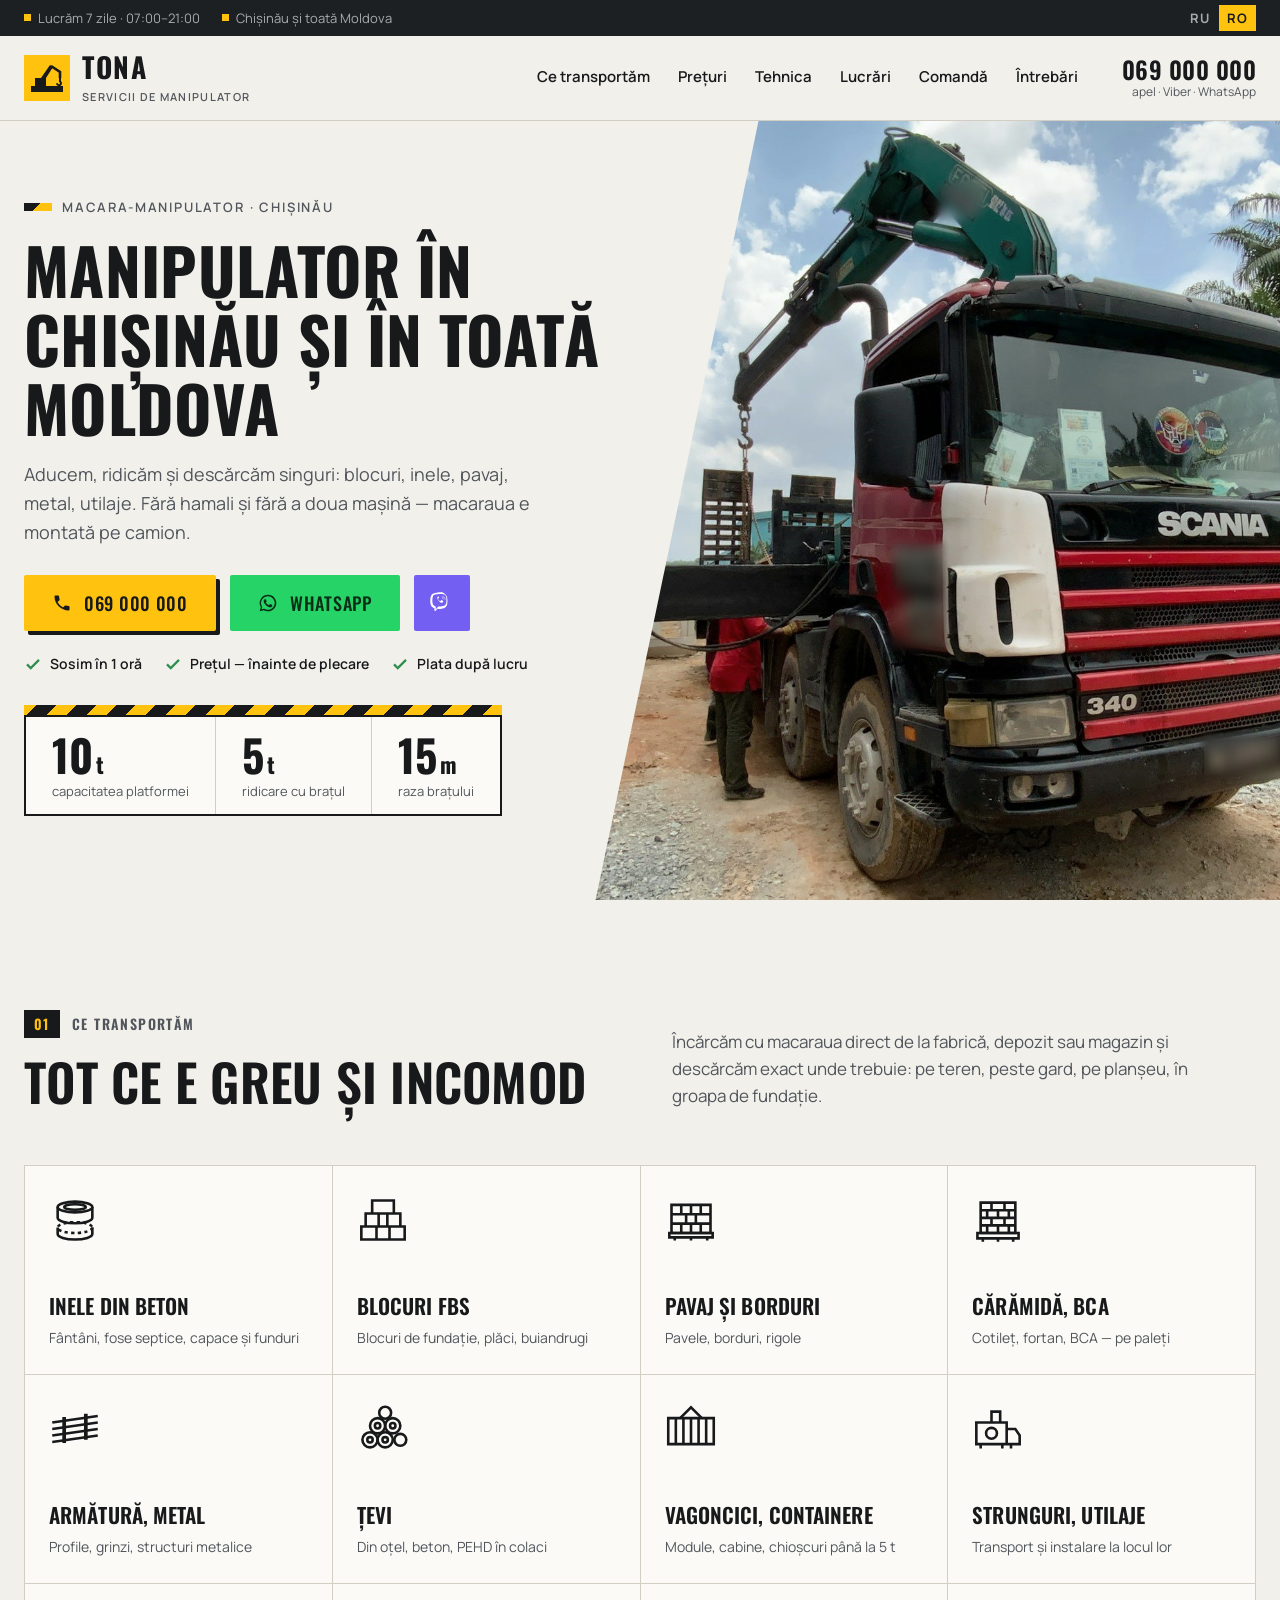
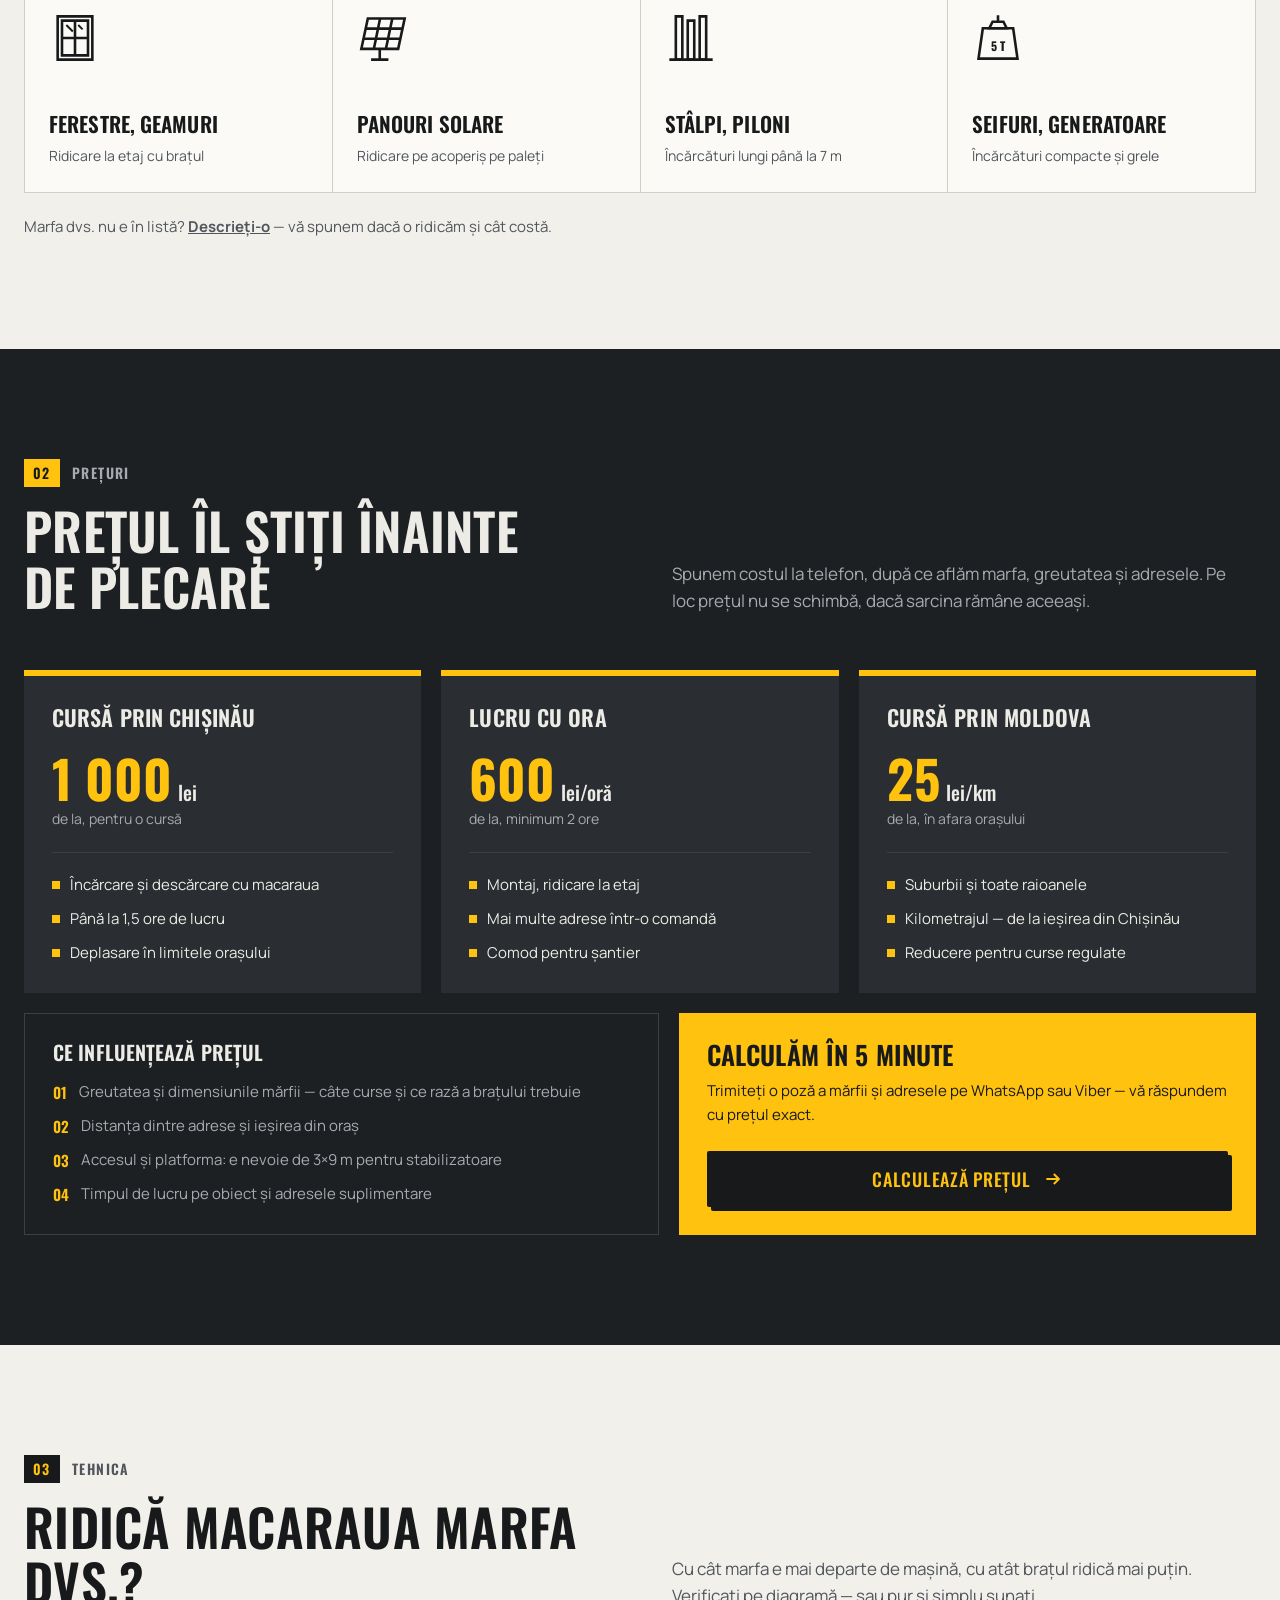
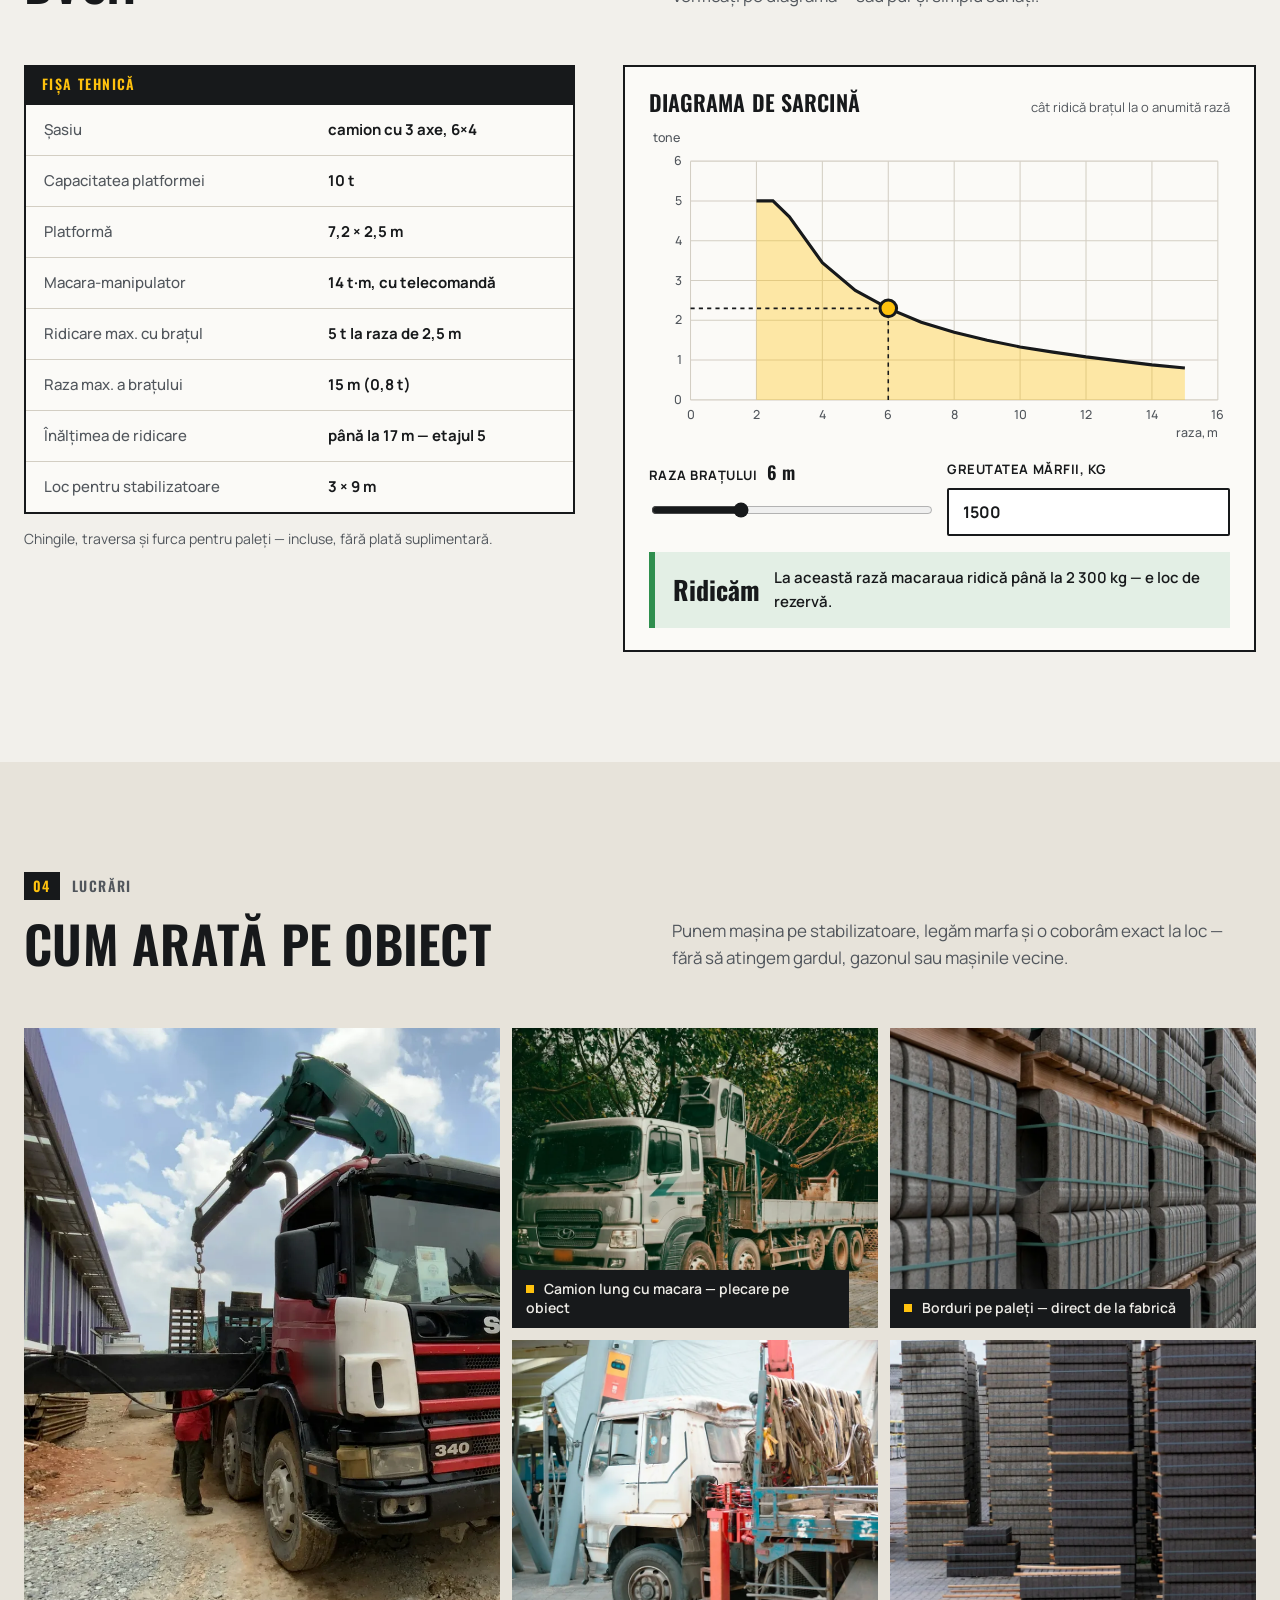
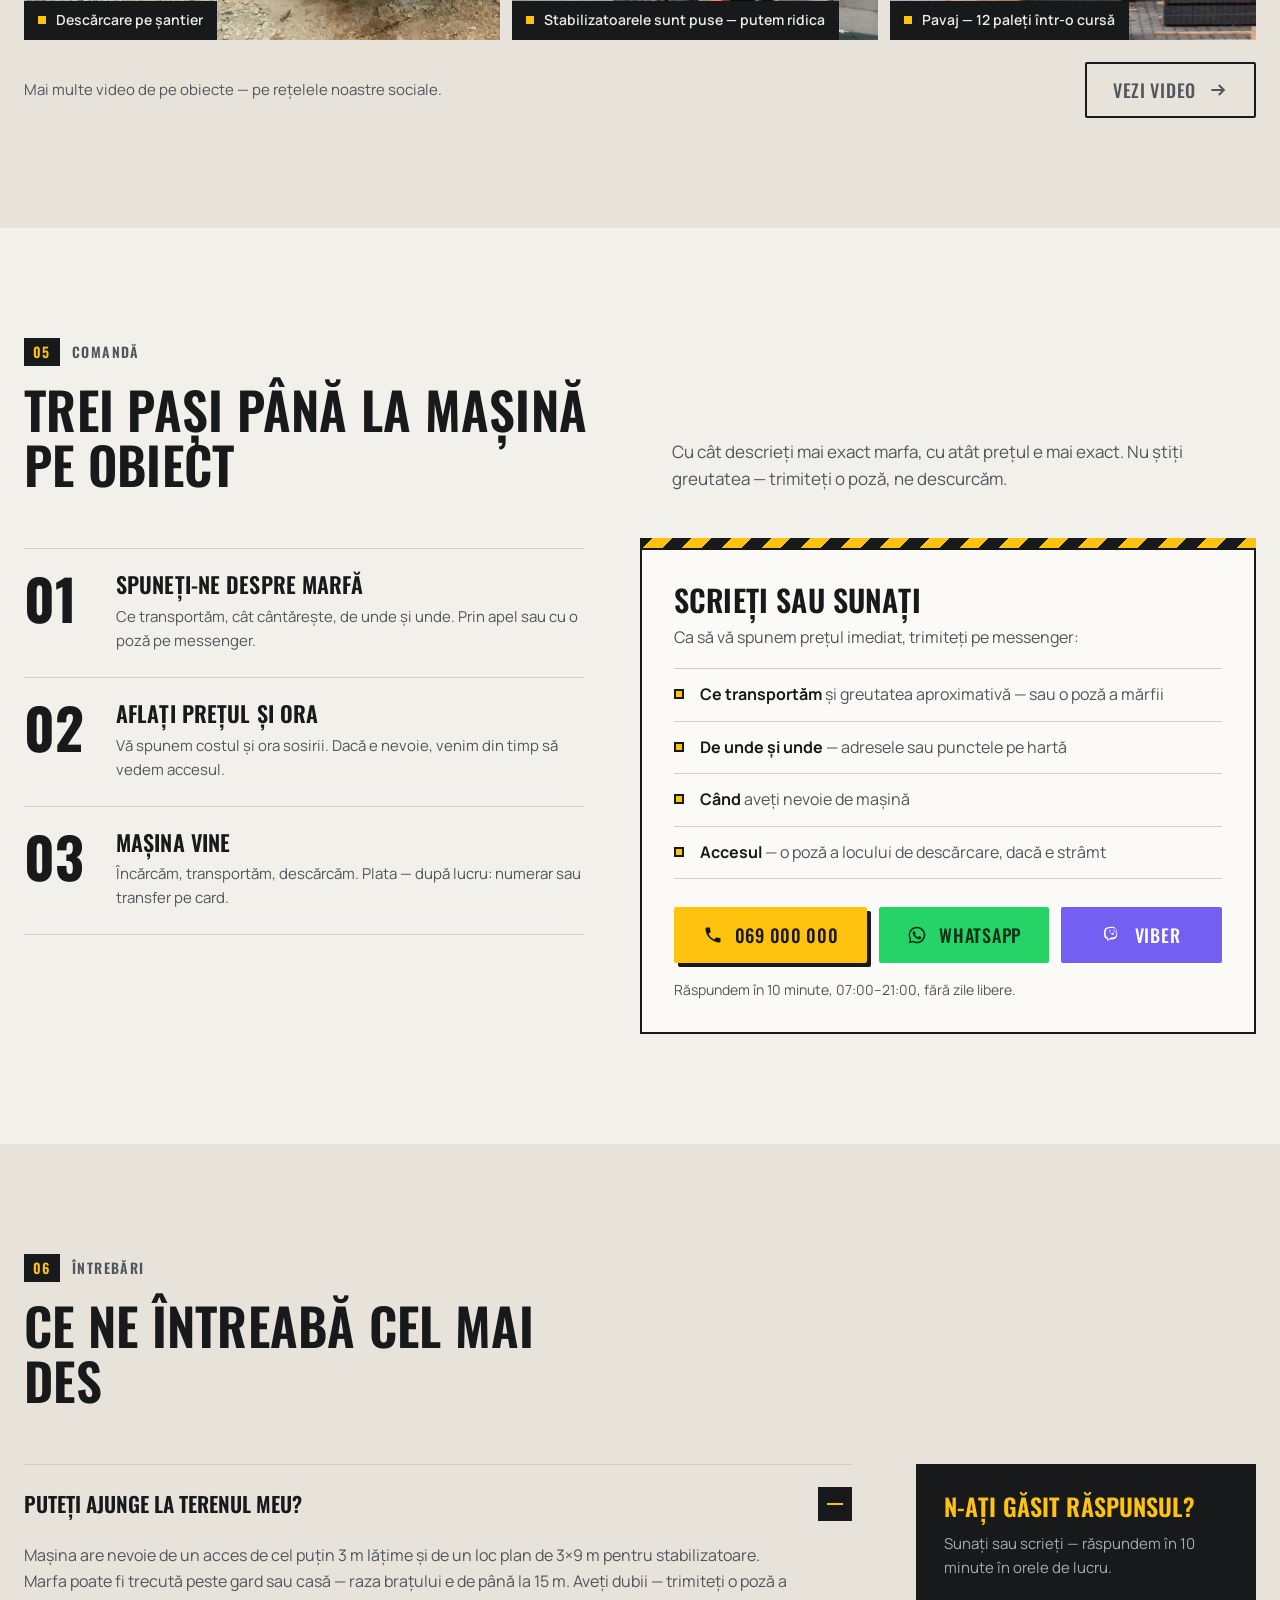
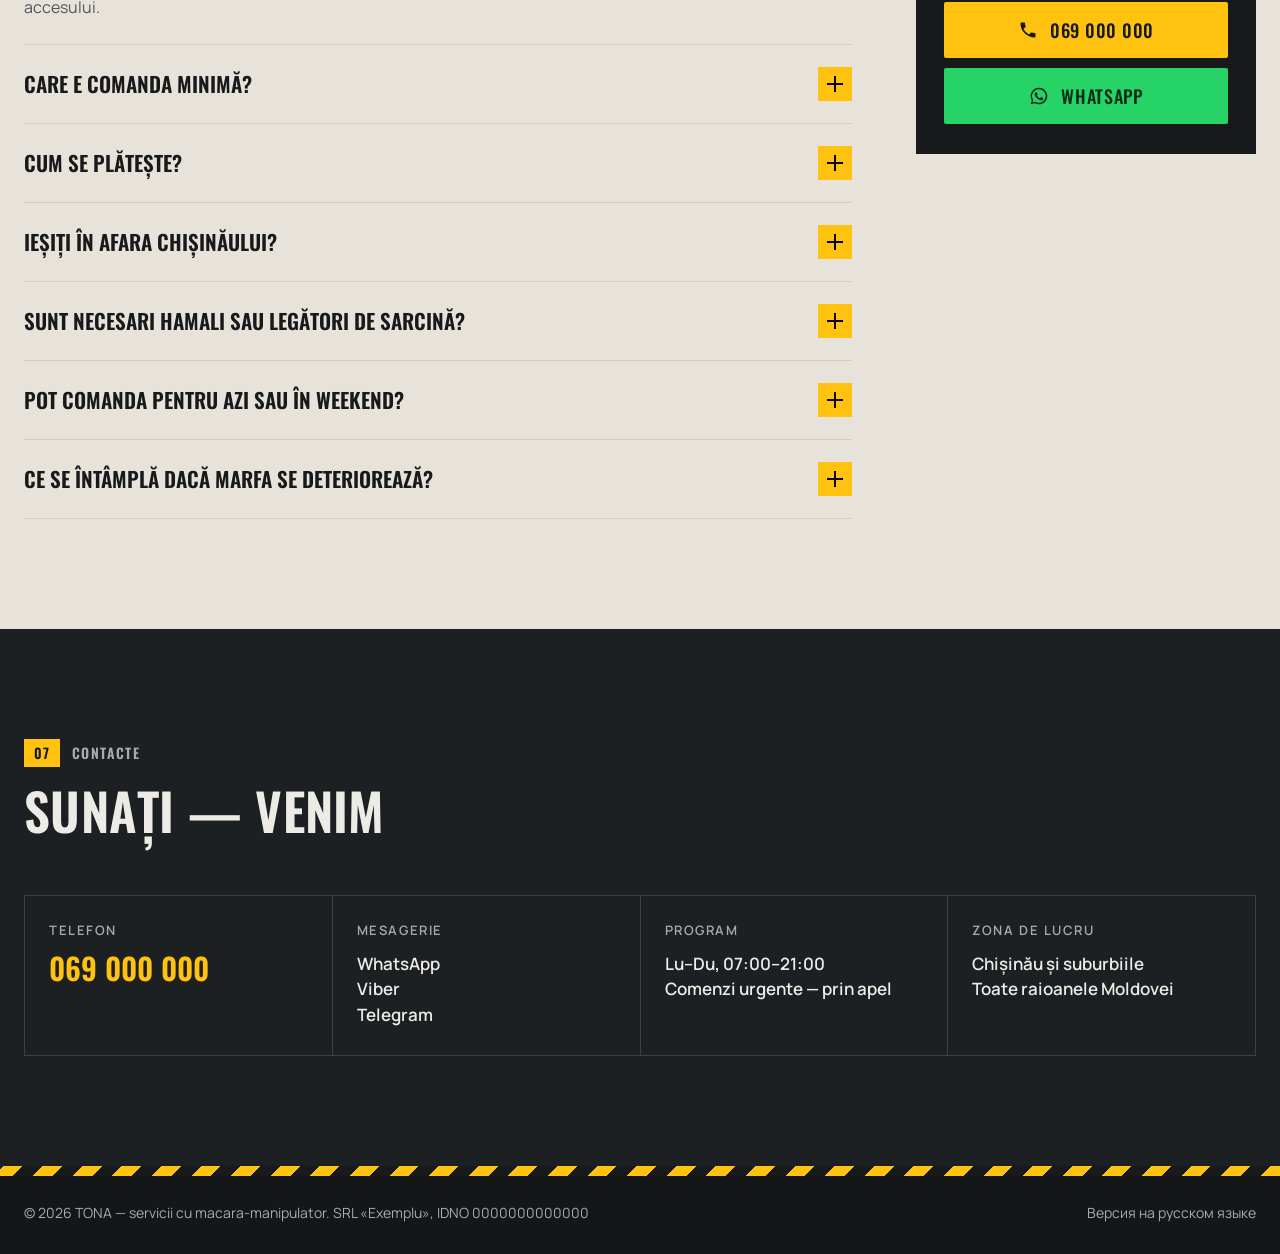
==== ro.html @ d5adb8f4 "Add files via upload" ====
<!doctype html>
<html lang="ro">
<head>
<meta charset="utf-8">
<meta name="viewport" content="width=device-width,initial-scale=1">
<title>Manipulator în Chișinău și în toată Moldova — TONA | 069 000 000</title>
<meta name="description" content="Camion cu macara-manipulator: platformă 10 t, braț 5 t, rază 15 m. Transport inele din beton, blocuri FBS, pavaj, metal și utilaje în Chișinău și toată Moldova. Prețuri de la 1 000 lei, sosim în 1 oră.">
<link rel="canonical" href="https://webonix-md.github.io/manipulator/ro.html">
<link rel="alternate" hreflang="ru" href="https://webonix-md.github.io/manipulator/">
<link rel="alternate" hreflang="ro" href="https://webonix-md.github.io/manipulator/ro.html">
<link rel="alternate" hreflang="x-default" href="https://webonix-md.github.io/manipulator/">
<meta property="og:type" content="website">
<meta property="og:title" content="Manipulator în Chișinău și în toată Moldova — TONA">
<meta property="og:description" content="Platformă 10 t · braț 5 t · rază 15 m. Prețuri de la 1 000 lei. Sunați: 069 000 000">
<meta property="og:url" content="https://webonix-md.github.io/manipulator/ro.html">
<meta property="og:image" content="https://webonix-md.github.io/manipulator/img/og/og-square-ro.jpg">
<meta property="og:image:width" content="1200">
<meta property="og:image:height" content="1200">
<meta property="og:locale" content="ro_RO">
<meta name="theme-color" content="#1D2023">
<link rel="icon" href="favicon.svg" type="image/svg+xml">
<link rel="preload" href="fonts/oswald-cyrillic.woff2" as="font" type="font/woff2" crossorigin>
<link rel="preload" href="img/hero.jpg" as="image" media="(min-width:961px)">
<link rel="preload" href="img/hero-m.webp" as="image" media="(max-width:960px)">
<link rel="stylesheet" href="style.css">
<script type="application/ld+json">
{"@context":"https://schema.org","@type":"LocalBusiness","name":"TONA — servicii de manipulator","telephone":"+37369000000","areaServed":"Moldova","address":{"@type":"PostalAddress","addressLocality":"Chișinău","addressCountry":"MD"},"openingHours":"Mo-Su 07:00-21:00","priceRange":"de la 1000 MDL"}
</script>
</head>
<body>

<!-- ===== Iconițe ===== -->
<svg width="0" height="0" style="position:absolute" aria-hidden="true">
  <symbol id="i-phone" viewBox="0 0 24 24"><path fill="currentColor" d="M6.6 10.8a15.1 15.1 0 0 0 6.6 6.6l2.2-2.2c.3-.3.7-.4 1-.2 1.1.4 2.3.6 3.6.6.6 0 1 .4 1 1V20c0 .6-.4 1-1 1A17 17 0 0 1 3 4c0-.6.4-1 1-1h3.5c.6 0 1 .4 1 1 0 1.3.2 2.5.6 3.6.1.3 0 .7-.2 1l-2.3 2.2z"/></symbol>
  <symbol id="i-wa" viewBox="0 0 24 24"><path fill="currentColor" d="M12 2a10 10 0 0 0-8.6 15.1L2 22l5-1.3A10 10 0 1 0 12 2zm0 18.2c-1.6 0-3.1-.4-4.4-1.2l-.3-.2-3 .8.8-2.9-.2-.3A8.2 8.2 0 1 1 12 20.2zm4.5-6.1c-.2-.1-1.5-.7-1.7-.8-.2-.1-.4-.1-.6.1l-.8 1c-.1.2-.3.2-.5.1-.2-.1-1-.4-2-1.2-.7-.7-1.2-1.5-1.4-1.7-.1-.2 0-.4.1-.5l.4-.4.3-.4v-.5l-.8-1.9c-.2-.5-.4-.4-.6-.4h-.5c-.2 0-.5.1-.7.3-.2.3-.9.9-.9 2.2s.9 2.5 1 2.7c.1.2 1.8 2.8 4.4 3.9 1.6.7 2.3.8 3.1.6.5-.1 1.5-.6 1.7-1.2.2-.6.2-1.1.2-1.2-.1-.1-.3-.2-.5-.3z"/></symbol>
  <symbol id="i-vb" viewBox="0 0 24 24"><path fill="currentColor" d="M11.4 2C9.2 2 4.6 2.4 2.9 4 1.7 5.2 1.3 7 1.2 9.2c-.1 2.2-.2 6.4 3.8 7.6v1.7s0 .7.4.8c.6.2.9-.3 1.4-.9l.9-1c2.7.2 4.8-.3 5.1-.4.5-.2 3.6-.6 4.1-4.6.5-4.2-.2-6.8-1.6-8C14 2.2 12.2 2 11.4 2zm.2 1.6c.7 0 2.2.2 3.2 1 1.1.9 1.6 3.1 1.2 6.6-.4 3.2-2.7 3.4-3.1 3.6-.2.1-2 .5-4.3.4l-2.4 2.5v-2.5c-3.3-.9-3.1-4.4-3.1-6.2.1-1.9.4-3.4 1.4-4.3 1.4-1.2 5.3-1.1 7.1-1.1zm.1 1.9c-.2 0-.2.3 0 .3 1.7 0 3.2 1.1 3.2 3.3 0 .2.3.2.3 0 0-2.4-1.6-3.6-3.5-3.6zm-2.8.6c-.2 0-.4.1-.6.2-.4.3-.8.8-.7 1.2.1.4 1.3 3.2 4 4.3.4.2.8 0 1.1-.4l.4-.5c.2-.3.1-.6-.1-.8l-1-.7c-.3-.2-.6 0-.7.1l-.4.5c-.2.2-.5.2-.5.2-1.6-.4-2-2-2-2s0-.3.2-.5l.5-.4c.2-.1.3-.4.1-.7l-.7-1c-.1-.2-.3-.3-.5-.3zm3.1.3c-.2 0-.2.3 0 .3 1.1.1 1.9.8 1.9 2.1 0 .2.3.2.3 0 0-1.4-.9-2.3-2.2-2.4zm.1 1.1c-.2 0-.2.3 0 .3.5 0 .8.4.8.9 0 .2.3.2.3 0 0-.7-.4-1.2-1.1-1.2z"/></symbol>
  <symbol id="i-arrow" viewBox="0 0 24 24"><path fill="none" stroke="currentColor" stroke-width="2.4" d="M4 12h15M13 6l6 6-6 6"/></symbol>
  <symbol id="i-check" viewBox="0 0 24 24"><path fill="none" stroke="currentColor" stroke-width="3" d="M4 12.5l5 5L20 6.5"/></symbol>

  <!-- Mărfuri: iconițe 48×48 -->
  <symbol id="c-rings" viewBox="0 0 48 48"><g fill="none" stroke="currentColor"><ellipse cx="24" cy="12" rx="16" ry="5"/><ellipse cx="24" cy="12" rx="10" ry="2.6"/><path d="M8 12v10c0 2.8 7.2 5 16 5s16-2.2 16-5V12"/><ellipse cx="24" cy="31" rx="16" ry="5" stroke-dasharray="3 3"/><path d="M8 31v6c0 2.8 7.2 5 16 5s16-2.2 16-5v-6"/></g></symbol>
  <symbol id="c-blocks" viewBox="0 0 48 48"><g fill="none" stroke="currentColor"><path d="M4 30h40v12H4zM8 18h32v12H8zM14 6h20v12H14z"/><path d="M18 30v12M30 30v12M20 18v12M28 18v12"/></g></symbol>
  <symbol id="c-paving" viewBox="0 0 48 48"><g fill="none" stroke="currentColor"><path d="M6 10h36v26H6z"/><path d="M6 18.7h36M6 27.3h36M15 10v8.7M24 10v8.7M33 10v8.7M19.5 18.7v8.6M28.5 18.7v8.6M15 27.3V36M24 27.3V36M33 27.3V36"/><path d="M4 36h40v4H4zM9 40v3M24 40v3M39 40v3"/></g></symbol>
  <symbol id="c-bricks" viewBox="0 0 48 48"><g fill="none" stroke="currentColor"><path d="M8 8h32v28H8z"/><path d="M8 15h32M8 22h32M8 29h32M18 8v7M30 8v7M14 15v7M24 15v7M34 15v7M18 22v7M30 22v7M14 29v7M24 29v7M34 29v7"/><path d="M5 36h38v5H5zM10 41v3M24 41v3M38 41v3"/></g></symbol>
  <symbol id="c-rebar" viewBox="0 0 48 48"><g fill="none" stroke="currentColor"><path d="M3 18l42-6M3 24l42-6M3 30l42-6M3 36l42-6"/><path d="M14 13v24M34 10v24" stroke-width="3.4"/></g></symbol>
  <symbol id="c-pipes" viewBox="0 0 48 48"><g fill="none" stroke="currentColor"><circle cx="12" cy="34" r="7"/><circle cx="26" cy="34" r="7"/><circle cx="40" cy="34" r="5.5"/><circle cx="19" cy="21" r="7"/><circle cx="33" cy="21" r="7"/><circle cx="26" cy="9" r="5.5"/><circle cx="12" cy="34" r="2.5"/><circle cx="26" cy="34" r="2.5"/><circle cx="19" cy="21" r="2.5"/><circle cx="33" cy="21" r="2.5"/></g></symbol>
  <symbol id="c-container" viewBox="0 0 48 48"><g fill="none" stroke="currentColor"><path d="M3 14h42v24H3z"/><path d="M10 14v24M17 14v24M24 14v24M31 14v24M38 14v24"/><path d="M14 14 24 4l10 10"/></g></symbol>
  <symbol id="c-machine" viewBox="0 0 48 48"><g fill="none" stroke="currentColor"><path d="M4 18h28v20H4zM32 24h8l4 6v8H32z"/><circle cx="18" cy="28" r="5"/><path d="M8 38v4M28 38v4M36 38v4M18 18V8h8v10"/></g></symbol>
  <symbol id="c-window" viewBox="0 0 48 48"><g fill="none" stroke="currentColor"><path d="M8 4h32v40H8z"/><path d="M12 8h24v32H12zM24 8v32M12 24h24"/><path d="M16 12l6 6M27 12l4 4" stroke-width="1.8"/></g></symbol>
  <symbol id="c-solar" viewBox="0 0 48 48"><g fill="none" stroke="currentColor"><path d="M10 6h34L38 34H4z"/><path d="M7.4 15.3h34.4M5.7 24.7h34.6M21.3 6 15.6 34M32.6 6l-5.9 28"/><path d="M21 34v10M13 44h16"/></g></symbol>
  <symbol id="c-poles" viewBox="0 0 48 48"><g fill="none" stroke="currentColor"><path d="M10 4h6v40h-6zM21 8h6v36h-6zM32 4h6v40h-6z"/><path d="M4 44h40"/></g></symbol>
  <symbol id="c-heavy" viewBox="0 0 48 48"><g fill="none" stroke="currentColor"><path d="M24 3v6"/><path d="M19 9h10l3 6H16z"/><path d="M10 15h28l4 28H6z"/><text x="24" y="36" text-anchor="middle" font-family="Oswald,Arial" font-weight="700" font-size="11" fill="currentColor" stroke="none">5 T</text></g></symbol>
</svg>

<!-- ===== Antet ===== -->
<div class="top">
  <div class="wrap">
    <div class="top__info">
      <span><i></i>Lucrăm 7 zile · 07:00–21:00</span>
      <span><i></i>Chișinău și toată Moldova</span>
    </div>
    <nav class="lang" aria-label="Limba">
      <a href="index.html" hreflang="ru" lang="ru">RU</a>
      <a href="ro.html" aria-current="page" hreflang="ro">RO</a>
    </nav>
  </div>
</div>

<header class="head" id="head">
  <div class="wrap">
    <a class="logo" href="#top" aria-label="TONA — pagina principală">
      <svg class="logo__mark" viewBox="0 0 46 46" aria-hidden="true"><rect width="46" height="46" fill="#FFC20E"/><path d="M7 37h32v-6H7z" fill="#17191B"/><path d="M11 31V23h6l9-13 3 2-7 11v8z" fill="#17191B"/><path d="M27 11l9 6v6" fill="none" stroke="#17191B" stroke-width="2.6"/><path d="M36 23v3.5a2 2 0 1 1-3 1.7" fill="none" stroke="#17191B" stroke-width="2"/></svg>
      <span><span class="logo__name">TONA</span><span class="logo__sub">servicii de manipulator</span></span>
    </a>
    <nav class="nav" id="nav" aria-label="Secțiuni">
      <a href="#cargo">Ce transportăm</a>
      <a href="#prices">Prețuri</a>
      <a href="#tech">Tehnica</a>
      <a href="#works">Lucrări</a>
      <a href="#order">Comandă</a>
      <a href="#faq">Întrebări</a>
    </nav>
    <a class="head__phone" href="tel:+37369000000"><b>069 000 000</b><small>apel · Viber · WhatsApp</small></a>
    <button class="burger" id="burger" aria-label="Meniu" aria-expanded="false" aria-controls="nav"><span></span><span></span><span></span></button>
  </div>
</header>

<main id="top">

<!-- ===== Hero ===== -->
<section class="hero">
  <div class="hero__media">
    <picture>
      <source media="(max-width:960px)" srcset="img/hero-m.webp">
      <img src="img/hero.jpg" width="1568" height="1212" alt="Camion cu macara-manipulator pe un șantier" fetchpriority="high">
    </picture>
    <div class="hero__mask"></div>
  </div>
  <div class="wrap">
    <div class="hero__text">
      <span class="eyebrow">Macara-manipulator · Chișinău</span>
      <h1>Manipulator în Chișinău și&nbsp;în toată Moldova</h1>
      <p class="hero__lead">Aducem, ridicăm și descărcăm singuri: blocuri, inele, pavaj, metal, utilaje. Fără hamali și fără a doua mașină — macaraua e montată pe camion.</p>
      <div class="hero__cta">
        <a class="btn btn--y" href="tel:+37369000000"><svg><use href="#i-phone"/></svg>069 000 000</a>
        <a class="btn btn--wa" href="https://wa.me/37369000000?text=Bun%C4%83%20ziua!%20Am%20nevoie%20de%20un%20manipulator" target="_blank" rel="noopener"><svg><use href="#i-wa"/></svg>WhatsApp</a>
        <a class="btn btn--vb btn--sq" href="viber://chat?number=%2B37369000000" aria-label="Scrieți pe Viber"><svg><use href="#i-vb"/></svg></a>
      </div>
      <div class="hero__note">
        <span><svg><use href="#i-check"/></svg>Sosim în 1 oră</span>
        <span><svg><use href="#i-check"/></svg>Prețul — înainte de plecare</span>
        <span><svg><use href="#i-check"/></svg>Plata după lucru</span>
      </div>
      <div class="plate" aria-label="Caracteristicile mașinii">
        <div><b>10<small>t</small></b><span>capacitatea platformei</span></div>
        <div><b>5<small>t</small></b><span>ridicare cu brațul</span></div>
        <div><b>15<small>m</small></b><span>raza brațului</span></div>
      </div>
    </div>
  </div>
</section>

<!-- ===== 01 Ce transportăm ===== -->
<section class="sec" id="cargo">
  <div class="wrap">
    <div class="sec__head rv">
      <div>
        <div class="sec__num"><b>01</b>Ce transportăm</div>
        <h2>Tot ce e greu și&nbsp;incomod</h2>
      </div>
      <p class="sec__lead">Încărcăm cu macaraua direct de la fabrică, depozit sau magazin și descărcăm exact unde trebuie: pe teren, peste gard, pe planșeu, în groapa de fundație.</p>
    </div>
    <ul class="cargo cargo-ul rv">
      <li><svg><use href="#c-rings"/></svg><h3>Inele din beton</h3><p>Fântâni, fose septice, capace și funduri</p></li>
      <li><svg><use href="#c-blocks"/></svg><h3>Blocuri FBS</h3><p>Blocuri de fundație, plăci, buiandrugi</p></li>
      <li><svg><use href="#c-paving"/></svg><h3>Pavaj și borduri</h3><p>Pavele, borduri, rigole</p></li>
      <li><svg><use href="#c-bricks"/></svg><h3>Cărămidă, BCA</h3><p>Cotileț, fortan, BCA — pe paleți</p></li>
      <li><svg><use href="#c-rebar"/></svg><h3>Armătură, metal</h3><p>Profile, grinzi, structuri metalice</p></li>
      <li><svg><use href="#c-pipes"/></svg><h3>Țevi</h3><p>Din oțel, beton, PEHD în colaci</p></li>
      <li><svg><use href="#c-container"/></svg><h3>Vagoncici, containere</h3><p>Module, cabine, chioșcuri până la 5 t</p></li>
      <li><svg><use href="#c-machine"/></svg><h3>Strunguri, utilaje</h3><p>Transport și instalare la locul lor</p></li>
      <li><svg><use href="#c-window"/></svg><h3>Ferestre, geamuri</h3><p>Ridicare la etaj cu brațul</p></li>
      <li><svg><use href="#c-solar"/></svg><h3>Panouri solare</h3><p>Ridicare pe acoperiș pe paleți</p></li>
      <li><svg><use href="#c-poles"/></svg><h3>Stâlpi, piloni</h3><p>Încărcături lungi până la 7 m</p></li>
      <li><svg><use href="#c-heavy"/></svg><h3>Seifuri, generatoare</h3><p>Încărcături compacte și grele</p></li>
    </ul>
    <p class="cargo__more rv">Marfa dvs. nu e în listă? <a href="#order">Descrieți-o</a> — vă spunem dacă o ridicăm și cât costă.</p>
  </div>
</section>

<!-- ===== 02 Prețuri ===== -->
<section class="sec sec--dark" id="prices">
  <div class="wrap">
    <div class="sec__head rv">
      <div>
        <div class="sec__num"><b>02</b>Prețuri</div>
        <h2>Prețul îl știți înainte de&nbsp;plecare</h2>
      </div>
      <p class="sec__lead">Spunem costul la telefon, după ce aflăm marfa, greutatea și adresele. Pe loc prețul nu se schimbă, dacă sarcina rămâne aceeași.</p>
    </div>
    <div class="prices">
      <article class="price rv">
        <h3>Cursă prin Chișinău</h3>
        <div class="price__sum">1 000<small>lei</small></div>
        <div class="price__from">de la, pentru o cursă</div>
        <ul>
          <li>Încărcare și descărcare cu macaraua</li>
          <li>Până la 1,5 ore de lucru</li>
          <li>Deplasare în limitele orașului</li>
        </ul>
      </article>
      <article class="price rv">
        <h3>Lucru cu ora</h3>
        <div class="price__sum">600<small>lei/oră</small></div>
        <div class="price__from">de la, minimum 2 ore</div>
        <ul>
          <li>Montaj, ridicare la etaj</li>
          <li>Mai multe adrese într-o comandă</li>
          <li>Comod pentru șantier</li>
        </ul>
      </article>
      <article class="price rv">
        <h3>Cursă prin Moldova</h3>
        <div class="price__sum">25<small>lei/km</small></div>
        <div class="price__from">de la, în afara orașului</div>
        <ul>
          <li>Suburbii și toate raioanele</li>
          <li>Kilometrajul — de la ieșirea din Chișinău</li>
          <li>Reducere pentru curse regulate</li>
        </ul>
      </article>
    </div>
    <div class="factors">
      <div class="factors__box rv">
        <h3>Ce influențează prețul</h3>
        <ol>
          <li>Greutatea și dimensiunile mărfii — câte curse și ce rază a brațului trebuie</li>
          <li>Distanța dintre adrese și ieșirea din oraș</li>
          <li>Accesul și platforma: e nevoie de 3×9 m pentru stabilizatoare</li>
          <li>Timpul de lucru pe obiect și adresele suplimentare</li>
        </ol>
      </div>
      <div class="factors__cta rv">
        <div>
          <h3>Calculăm în 5 minute</h3>
          <p>Trimiteți o poză a mărfii și adresele pe WhatsApp sau Viber — vă răspundem cu prețul exact.</p>
        </div>
        <a class="btn btn--y" href="#order">Calculează prețul<svg><use href="#i-arrow"/></svg></a>
      </div>
    </div>
  </div>
</section>

<!-- ===== 03 Tehnica ===== -->
<section class="sec" id="tech">
  <div class="wrap">
    <div class="sec__head rv">
      <div>
        <div class="sec__num"><b>03</b>Tehnica</div>
        <h2>Ridică macaraua marfa dvs.?</h2>
      </div>
      <p class="sec__lead">Cu cât marfa e mai departe de mașină, cu atât brațul ridică mai puțin. Verificați pe diagramă — sau pur și simplu sunați.</p>
    </div>
    <div class="tech">
      <div class="rv">
        <table class="specs">
          <caption>Fișa tehnică</caption>
          <tbody>
            <tr><th scope="row">Șasiu</th><td>camion cu 3 axe, 6×4</td></tr>
            <tr><th scope="row">Capacitatea platformei</th><td>10 t</td></tr>
            <tr><th scope="row">Platformă</th><td>7,2 × 2,5 m</td></tr>
            <tr><th scope="row">Macara-manipulator</th><td>14 t·m, cu telecomandă</td></tr>
            <tr><th scope="row">Ridicare max. cu brațul</th><td>5 t la raza de 2,5 m</td></tr>
            <tr><th scope="row">Raza max. a brațului</th><td>15 m (0,8 t)</td></tr>
            <tr><th scope="row">Înălțimea de ridicare</th><td>până la 17 m — etajul 5</td></tr>
            <tr><th scope="row">Loc pentru stabilizatoare</th><td>3 × 9 m</td></tr>
          </tbody>
        </table>
        <p class="tech__note">Chingile, traversa și furca pentru paleți — incluse, fără plată suplimentară.</p>
      </div>
      <div class="chart rv" id="chart">
        <div class="chart__top">
          <h3>Diagrama de sarcină</h3>
          <span class="chart__hint">cât ridică brațul la o anumită rază</span>
        </div>
        <svg id="chartSvg" viewBox="0 0 560 300" role="img" aria-label="Grafic: capacitatea brațului în funcție de rază"></svg>
        <div class="calc">
          <div>
            <label for="reach">Raza brațului <output id="reachOut">6 m</output></label>
            <input type="range" id="reach" min="2" max="15" step="0.5" value="6">
          </div>
          <div>
            <label for="weight">Greutatea mărfii, kg</label>
            <input type="number" id="weight" inputmode="numeric" min="0" step="50" value="1500">
          </div>
          <div class="verdict" id="verdict" aria-live="polite"></div>
        </div>
      </div>
    </div>
  </div>
</section>

<!-- ===== 04 Lucrări ===== -->
<section class="sec sec--alt" id="works">
  <div class="wrap">
    <div class="sec__head rv">
      <div>
        <div class="sec__num"><b>04</b>Lucrări</div>
        <h2>Cum arată pe&nbsp;obiect</h2>
      </div>
      <p class="sec__lead">Punem mașina pe stabilizatoare, legăm marfa și o coborâm exact la loc — fără să atingem gardul, gazonul sau mașinile vecine.</p>
    </div>
    <div class="works rv">
      <figure><img src="img/work-1.webp" width="900" height="1080" alt="Brațul manipulatorului deasupra platformei pe șantier" loading="lazy"><figcaption>Descărcare pe șantier</figcaption></figure>
      <figure><img src="img/work-2.webp" width="1000" height="666" alt="Camion lung cu macara-manipulator" loading="lazy"><figcaption>Camion lung cu macara — plecare pe obiect</figcaption></figure>
      <figure><img src="img/work-4.webp" width="800" height="1200" alt="Borduri pe paleți" loading="lazy"><figcaption>Borduri pe paleți — direct de la fabrică</figcaption></figure>
      <figure><img src="img/work-3.webp" width="800" height="933" alt="Stabilizatoarele manipulatorului puse înainte de ridicare" loading="lazy"><figcaption>Stabilizatoarele sunt puse — putem ridica</figcaption></figure>
      <figure><img src="img/work-5.webp" width="800" height="1200" alt="Paleți cu pavele" loading="lazy"><figcaption>Pavaj — 12 paleți într-o cursă</figcaption></figure>
    </div>
    <div class="works__foot rv">
      <span>Mai multe video de pe obiecte — pe rețelele noastre sociale.</span>
      <a class="btn btn--line" href="#" target="_blank" rel="noopener">Vezi video<svg><use href="#i-arrow"/></svg></a>
    </div>
  </div>
</section>

<!-- ===== 05 Comandă ===== -->
<section class="sec" id="order">
  <div class="wrap">
    <div class="sec__head rv">
      <div>
        <div class="sec__num"><b>05</b>Comandă</div>
        <h2>Trei pași până la mașină pe&nbsp;obiect</h2>
      </div>
      <p class="sec__lead">Cu cât descrieți mai exact marfa, cu atât prețul e mai exact. Nu știți greutatea — trimiteți o poză, ne descurcăm.</p>
    </div>
    <div class="order">
      <div class="rv">
        <ol class="steps">
          <li><span class="steps__n">01</span><div><h3>Spuneți-ne despre marfă</h3><p>Ce transportăm, cât cântărește, de unde și unde. Prin apel sau cu o poză pe messenger.</p></div></li>
          <li><span class="steps__n">02</span><div><h3>Aflați prețul și ora</h3><p>Vă spunem costul și ora sosirii. Dacă e nevoie, venim din timp să vedem accesul.</p></div></li>
          <li><span class="steps__n">03</span><div><h3>Mașina vine</h3><p>Încărcăm, transportăm, descărcăm. Plata — după lucru: numerar sau transfer pe card.</p></div></li>
        </ol>
      </div>
      <div class="reach rv">
        <h3>Scrieți sau sunați</h3>
        <p class="reach__sub">Ca să vă spunem prețul imediat, trimiteți pe messenger:</p>
        <ul class="reach__list">
          <li><b>Ce transportăm</b> și greutatea aproximativă — sau o poză a mărfii</li>
          <li><b>De unde și unde</b> — adresele sau punctele pe hartă</li>
          <li><b>Când</b> aveți nevoie de mașină</li>
          <li><b>Accesul</b> — o poză a locului de descărcare, dacă e strâmt</li>
        </ul>
        <div class="reach__btns">
          <a class="btn btn--y" href="tel:+37369000000"><svg><use href="#i-phone"/></svg>069 000 000</a>
          <a class="btn btn--wa" href="https://wa.me/37369000000?text=Bun%C4%83%20ziua!%20Am%20nevoie%20de%20un%20manipulator" target="_blank" rel="noopener"><svg><use href="#i-wa"/></svg>WhatsApp</a>
          <a class="btn btn--vb" href="viber://chat?number=%2B37369000000"><svg><use href="#i-vb"/></svg>Viber</a>
        </div>
        <p class="reach__note">Răspundem în 10 minute, 07:00–21:00, fără zile libere.</p>
      </div>
    </div>
  </div>
</section>

<!-- ===== 06 Întrebări ===== -->
<section class="sec sec--alt" id="faq">
  <div class="wrap">
    <div class="sec__head rv">
      <div>
        <div class="sec__num"><b>06</b>Întrebări</div>
        <h2>Ce ne întreabă cel mai des</h2>
      </div>
    </div>
    <div class="faq-wrap">
      <div class="faq rv">
        <details open><summary>Puteți ajunge la terenul meu?</summary><p>Mașina are nevoie de un acces de cel puțin 3 m lățime și de un loc plan de 3×9 m pentru stabilizatoare. Marfa poate fi trecută peste gard sau casă — raza brațului e de până la 15 m. Aveți dubii — trimiteți o poză a accesului.</p></details>
        <details><summary>Care e comanda minimă?</summary><p>O cursă prin oraș — de la 1 000 lei, cu până la 1,5 ore de lucru incluse. Lucrul cu ora — minimum 2 ore.</p></details>
        <details><summary>Cum se plătește?</summary><p>După ce marfa e la locul ei: numerar șoferului sau transfer pe card. Nu e nevoie de avans.</p></details>
        <details><summary>Ieșiți în afara Chișinăului?</summary><p>Da, în toată Moldova. În afara orașului calculăm după kilometraj de la ieșirea din Chișinău; în suburbii de multe ori iese la prețul unei curse prin oraș.</p></details>
        <details><summary>Sunt necesari hamali sau legători de sarcină?</summary><p>De obicei nu: șoferul manevrează singur macaraua cu telecomanda și leagă marfa. Pentru montaje complicate putem lua încă un om — spuneți din timp.</p></details>
        <details><summary>Pot comanda pentru azi sau în weekend?</summary><p>Da. Lucrăm 7 zile din 7, de la 07:00 la 21:00. Dacă mașina e liberă, venim în cel mult o oră.</p></details>
        <details><summary>Ce se întâmplă dacă marfa se deteriorează?</summary><p>Legăm marfa după schema potrivită fiecărui tip, iar ce e fragil ridicăm cu traversa sau cu furca pentru paleți. Dacă deteriorarea e din vina noastră — o compensăm.</p></details>
      </div>
      <aside class="faq-side rv">
        <h3>N-ați găsit răspunsul?</h3>
        <p>Sunați sau scrieți — răspundem în 10 minute în orele de lucru.</p>
        <a class="btn btn--y" href="tel:+37369000000"><svg><use href="#i-phone"/></svg>069 000 000</a>
        <a class="btn btn--wa" href="https://wa.me/37369000000" target="_blank" rel="noopener"><svg><use href="#i-wa"/></svg>WhatsApp</a>
      </aside>
    </div>
  </div>
</section>

<!-- ===== Contacte ===== -->
<section class="sec sec--dark" id="contacts">
  <div class="wrap">
    <div class="sec__head rv">
      <div>
        <div class="sec__num"><b>07</b>Contacte</div>
        <h2>Sunați — venim</h2>
      </div>
    </div>
    <div class="contacts rv">
      <div><h3>TELEFON</h3><a class="big" href="tel:+37369000000">069 000 000</a></div>
      <div><h3>MESAGERIE</h3><a href="https://wa.me/37369000000" target="_blank" rel="noopener">WhatsApp</a><a href="viber://chat?number=%2B37369000000">Viber</a><a href="https://t.me/" target="_blank" rel="noopener">Telegram</a></div>
      <div><h3>PROGRAM</h3><p>Lu–Du, 07:00–21:00</p><p>Comenzi urgente — prin apel</p></div>
      <div><h3>ZONA DE LUCRU</h3><p>Chișinău și suburbiile</p><p>Toate raioanele Moldovei</p></div>
    </div>
  </div>
</section>

</main>

<div class="hazard-bar"></div>
<footer class="foot">
  <div class="wrap">
    <span>© <span id="year">2026</span> TONA — servicii cu macara-manipulator. SRL «Exemplu», IDNO 0000000000000</span>
    <a href="index.html" hreflang="ru" lang="ru">Версия на русском языке</a>
  </div>
</footer>

<nav class="mbar" aria-label="Contact rapid">
  <a class="mbar__call" href="tel:+37369000000"><svg><use href="#i-phone"/></svg>Apel</a>
  <a class="mbar__wa" href="https://wa.me/37369000000" target="_blank" rel="noopener"><svg><use href="#i-wa"/></svg>WhatsApp</a>
  <a class="mbar__vb" href="viber://chat?number=%2B37369000000"><svg><use href="#i-vb"/></svg>Viber</a>
</nav>

<script src="main.js"></script>
</body>
</html>
---- style.css ----
/* ===== Шрифты (локально, без сторонних запросов) ===== */
@font-face{font-family:'Oswald';font-style:normal;font-weight:500 700;font-display:swap;src:url(fonts/oswald-cyrillic.woff2) format('woff2');unicode-range:U+0301,U+0400-045F,U+0490-0491,U+04B0-04B1,U+2116}
@font-face{font-family:'Oswald';font-style:normal;font-weight:500 700;font-display:swap;src:url(fonts/oswald-latin-ext.woff2) format('woff2');unicode-range:U+0100-02BA,U+02BD-02C5,U+02C7-02CC,U+02CE-02D7,U+02DD-02FF,U+0304,U+0308,U+0329,U+1D00-1DBF,U+1E00-1E9F,U+1EF2-1EFF,U+2020,U+20A0-20AB,U+20AD-20C0,U+2113,U+2C60-2C7F,U+A720-A7FF}
@font-face{font-family:'Oswald';font-style:normal;font-weight:500 700;font-display:swap;src:url(fonts/oswald-latin.woff2) format('woff2');unicode-range:U+0000-00FF,U+0131,U+0152-0153,U+02BB-02BC,U+02C6,U+02DA,U+02DC,U+0304,U+0308,U+0329,U+2000-206F,U+20AC,U+2122,U+2191,U+2193,U+2212,U+2215,U+FEFF,U+FFFD}
@font-face{font-family:'Manrope';font-style:normal;font-weight:400 800;font-display:swap;src:url(fonts/manrope-cyrillic.woff2) format('woff2');unicode-range:U+0301,U+0400-045F,U+0490-0491,U+04B0-04B1,U+2116}
@font-face{font-family:'Manrope';font-style:normal;font-weight:400 800;font-display:swap;src:url(fonts/manrope-latin-ext.woff2) format('woff2');unicode-range:U+0100-02BA,U+02BD-02C5,U+02C7-02CC,U+02CE-02D7,U+02DD-02FF,U+0304,U+0308,U+0329,U+1D00-1DBF,U+1E00-1E9F,U+1EF2-1EFF,U+2020,U+20A0-20AB,U+20AD-20C0,U+2113,U+2C60-2C7F,U+A720-A7FF}
@font-face{font-family:'Manrope';font-style:normal;font-weight:400 800;font-display:swap;src:url(fonts/manrope-latin.woff2) format('woff2');unicode-range:U+0000-00FF,U+0131,U+0152-0153,U+02BB-02BC,U+02C6,U+02DA,U+02DC,U+0304,U+0308,U+0329,U+2000-206F,U+20AC,U+2122,U+2191,U+2193,U+2212,U+2215,U+FEFF,U+FFFD}

/* ===== Токены ===== */
:root{
  --bg:#F2F0EB;          /* бетонная бумага — фон страницы */
  --bg-2:#E7E3DA;
  --card:#FBFAF7;
  --ink:#17191B;
  --ink-2:#51565C;
  --line:#D3CEC3;
  --y:#FFC20E;           /* сигнальный жёлтый */
  --y-2:#F0B000;
  --dark:#1D2023;
  --dark-2:#2A2E32;
  --on-dark:#EDEBE6;
  --on-dark-2:#A7ABB0;
  --ok:#2F8F4E;
  --bad:#C2412D;
  --r:2px;
  --wrap:1320px;
  --gut:24px;
  --head:'Oswald',Impact,'Arial Narrow',sans-serif;
  --body:'Manrope',system-ui,-apple-system,'Segoe UI',sans-serif;
  --hazard:repeating-linear-gradient(-45deg,var(--y) 0 14px,var(--ink) 14px 28px);
}

*,*::before,*::after{box-sizing:border-box}
html{-webkit-text-size-adjust:100%;scroll-behavior:smooth;scroll-padding-top:20px}
body{margin:0;background:var(--bg);color:var(--ink);font:400 16px/1.6 var(--body);overflow-x:hidden}
img{max-width:100%;display:block}
a{color:inherit}
button,input,select,textarea{font:inherit;color:inherit}
h1,h2,h3{font-family:var(--head);font-weight:600;line-height:1.08;margin:0;text-transform:uppercase;letter-spacing:.005em}
p{margin:0}
.wrap{max-width:var(--wrap);margin:0 auto;padding:0 var(--gut)}
.sr{position:absolute;width:1px;height:1px;overflow:hidden;clip:rect(0 0 0 0);white-space:nowrap}
:focus-visible{outline:3px solid var(--y-2);outline-offset:2px}

/* ===== Кнопки: прямые углы, крупные, с засечкой-стрелкой ===== */
.btn{display:inline-flex;align-items:center;justify-content:center;gap:12px;min-height:56px;padding:0 26px;border:2px solid transparent;border-radius:var(--r);font:500 18px/1 var(--head);text-transform:uppercase;letter-spacing:.04em;text-decoration:none;cursor:pointer;transition:background .2s,color .2s,border-color .2s,transform .2s}
.btn svg{width:20px;height:20px;flex:none}
.btn--y{background:var(--y);color:var(--ink);box-shadow:4px 4px 0 var(--ink)}
.btn--y:hover{background:var(--y-2);transform:translate(-1px,-1px);box-shadow:5px 5px 0 var(--ink)}
.btn--y:active{transform:translate(3px,3px);box-shadow:1px 1px 0 var(--ink)}
.btn--line{border-color:var(--ink);background:transparent}
.btn--line:hover{background:var(--ink);color:var(--bg)}
.btn--wa{background:#25D366;color:#0B2E17}
.btn--wa:hover{background:#1FBE5A}
.btn--vb{background:#7360F2;color:#fff}
.btn--vb:hover{background:#6150DA}
.btn--sq{width:56px;padding:0}
.btn--sq svg{width:26px;height:26px}

/* ===== Шапка ===== */
.top{background:var(--dark);color:var(--on-dark-2);font-size:13px}
.top .wrap{display:flex;justify-content:space-between;align-items:center;min-height:36px;gap:16px}
.top__info{display:flex;gap:22px;flex-wrap:wrap}
.top__info span{display:inline-flex;align-items:center;gap:7px}
.top__info i{width:7px;height:7px;background:var(--y);display:inline-block}
.lang{display:flex;gap:2px}
.lang a{padding:3px 8px;text-decoration:none;font-weight:700;letter-spacing:.06em}
.lang a[aria-current]{background:var(--y);color:var(--ink)}
.lang a:not([aria-current]):hover{color:var(--on-dark)}

.head{background:var(--bg);border-bottom:1px solid var(--line);position:relative;z-index:20}
.head .wrap{display:flex;align-items:center;gap:32px;min-height:84px}
.logo{display:flex;align-items:center;gap:12px;text-decoration:none;flex:none}
.logo__mark{width:46px;height:46px;flex:none}
.logo__name{font:700 28px/1 var(--head);letter-spacing:.06em}
.logo__sub{display:block;font:600 11px/1.2 var(--body);letter-spacing:.12em;text-transform:uppercase;color:var(--ink-2);margin-top:4px}
.nav{display:flex;gap:4px;margin-left:auto}
.nav a{padding:10px 12px;text-decoration:none;font-weight:600;font-size:15px;border-bottom:2px solid transparent}
.nav a:hover{border-bottom-color:var(--y)}
.head__phone{display:flex;flex-direction:column;align-items:flex-end;text-decoration:none;line-height:1.1;flex:none}
.head__phone b{font:600 24px/1 var(--head);letter-spacing:.02em}
.head__phone small{font-size:12px;color:var(--ink-2);margin-top:4px}
.burger{display:none;margin-left:auto;width:48px;height:48px;border:2px solid var(--ink);background:transparent;border-radius:var(--r);cursor:pointer;padding:0}
.burger span{display:block;width:22px;height:2px;background:var(--ink);margin:5px auto;transition:transform .25s,opacity .25s}
.menu-open .burger span:nth-child(1){transform:translateY(7px) rotate(45deg)}
.menu-open .burger span:nth-child(2){opacity:0}
.menu-open .burger span:nth-child(3){transform:translateY(-7px) rotate(-45deg)}

/* ===== Hero: фото растворяется в фон страницы ===== */
.hero{position:relative;overflow:hidden;background:var(--bg)}
.hero__media{position:absolute;top:0;right:0;bottom:0;width:58%}
.hero__media img{width:100%;height:100%;object-fit:cover;object-position:62% 40%;filter:saturate(.82)}
/* Светлый фон по диагонали поверх левого края фото */
.hero__mask{position:absolute;inset:-2px 0 -2px -2px;pointer-events:none;background:var(--bg);
  clip-path:polygon(0 0,30% 0,8% 100%,0 100%)}
/* высота первого экрана = окно минус шапка (36 + 85 px), фото до самого низа */
.hero .wrap{position:relative;z-index:1;padding-top:44px;padding-bottom:56px;min-height:640px;min-height:max(640px,calc(100vh - 121px));min-height:max(640px,calc(100svh - 121px));display:flex;flex-direction:column;justify-content:center}
.hero__text{max-width:640px}
.eyebrow{display:inline-flex;align-items:center;gap:10px;font:600 13px/1 var(--body);letter-spacing:.14em;text-transform:uppercase;color:var(--ink-2)}
.eyebrow::before{content:"";width:28px;height:8px;background:var(--hazard)}
.hero h1{font-size:clamp(42px,5vw,72px);margin:16px 0 18px;font-weight:700}
.hero h1 em{font-style:normal;background:linear-gradient(transparent 62%,var(--y) 62%,var(--y) 92%,transparent 92%)}
.hero__lead{font-size:18px;color:var(--ink-2);max-width:520px}
.hero__cta{display:flex;flex-wrap:wrap;gap:14px;margin-top:28px}
.hero__note{display:flex;flex-wrap:wrap;gap:8px 22px;margin-top:22px;font-size:14px;font-weight:600}
.hero__note span{display:inline-flex;align-items:center;gap:8px}
.hero__note svg{width:18px;height:18px;color:var(--ok)}

/* Табличка характеристик — как шильдик на кране */
.plate{margin-top:40px;display:inline-grid;grid-template-columns:repeat(3,auto);background:var(--card);border:2px solid var(--ink);position:relative;max-width:100%}
.plate::before{content:"";position:absolute;left:-2px;right:-2px;top:-12px;height:10px;background:var(--hazard)}
.plate div{padding:16px 26px 14px;border-left:1px solid var(--line)}
.plate div:first-child{border-left:0}
.plate b{display:block;font:700 44px/1 var(--head)}
.plate b small{font-size:22px;margin-left:3px}
.plate span{display:block;font-size:13px;color:var(--ink-2);margin-top:6px;line-height:1.3}

/* ===== Секции ===== */
.sec{padding:110px 0}
.sec--alt{background:var(--bg-2)}
.sec--dark{background:var(--dark);color:var(--on-dark)}
.sec__head{display:grid;grid-template-columns:minmax(0,1fr) minmax(0,1fr);gap:24px 64px;align-items:end;margin-bottom:56px}
.sec__num{display:flex;align-items:center;gap:12px;font:600 14px/1 var(--head);letter-spacing:.1em;color:var(--ink-2);margin-bottom:16px;text-transform:uppercase}
.sec__num b{display:inline-grid;place-items:center;min-width:36px;height:28px;padding:0 6px;background:var(--ink);color:var(--y);font-weight:600}
.sec--dark .sec__num{color:var(--on-dark-2)}
.sec--dark .sec__num b{background:var(--y);color:var(--ink)}
.sec h2{font-size:clamp(34px,4vw,56px)}
.sec__lead{color:var(--ink-2);font-size:17px;max-width:560px}
.sec--dark .sec__lead{color:var(--on-dark-2)}

/* ===== Что возим ===== */
.cargo{display:grid;grid-template-columns:repeat(4,minmax(0,1fr));gap:1px;background:var(--line);border:1px solid var(--line)}
.cargo li{list-style:none;background:var(--card);padding:28px 24px 26px;display:flex;flex-direction:column;gap:10px;min-height:208px;transition:background .2s}
.cargo li:hover{background:#fff}
.cargo svg{width:52px;height:52px;color:var(--ink);margin-bottom:auto;stroke-width:2.4}
.cargo h3{font-size:21px;font-weight:600;margin-top:18px;overflow-wrap:anywhere;hyphens:auto}
.cargo p{font-size:14px;color:var(--ink-2);line-height:1.45}
.cargo-ul{margin:0;padding:0}
.cargo__more{margin-top:22px;font-size:15px;color:var(--ink-2)}
.cargo__more a{font-weight:700}

/* ===== Цены ===== */
.prices{display:grid;grid-template-columns:repeat(3,1fr);gap:20px}
.price{background:var(--dark-2);border-top:6px solid var(--y);padding:30px 28px 28px;display:flex;flex-direction:column}
.price h3{font-size:22px;color:var(--on-dark)}
.price__sum{font:700 52px/1 var(--head);color:var(--y);margin:22px 0 4px}
.price__sum small{font-size:20px;color:var(--on-dark);margin-left:6px;font-weight:500}
.price__from{font-size:14px;color:var(--on-dark-2)}
.price ul{margin:22px 0 0;padding:20px 0 0;border-top:1px solid #3B4045;list-style:none;display:grid;gap:10px;font-size:15px}
.price li{display:flex;gap:10px}
.price li::before{content:"";flex:none;width:8px;height:8px;background:var(--y);margin-top:8px}
.factors{display:grid;grid-template-columns:1.1fr 1fr;gap:20px;margin-top:20px}
.factors__box{border:1px solid #3B4045;padding:28px}
.factors__box h3{font-size:20px;margin-bottom:16px}
.factors__box ol{margin:0;padding:0;list-style:none;counter-reset:f;display:grid;gap:10px;font-size:15px;color:var(--on-dark-2)}
.factors__box ol li{counter-increment:f;display:flex;gap:12px}
.factors__box ol li::before{content:counter(f,decimal-leading-zero);font:600 15px/1.6 var(--head);color:var(--y)}
.factors__cta{background:var(--y);color:var(--ink);padding:28px;display:flex;flex-direction:column;justify-content:space-between;gap:20px}
.factors__cta h3{font-size:26px;margin-bottom:10px}
.factors__cta p{font-size:15px}
.factors__cta .btn--y{box-shadow:4px 4px 0 var(--ink);background:var(--ink);color:var(--y)}
.factors__cta .btn--y:hover{background:#000}

/* ===== Техника ===== */
.tech{display:grid;grid-template-columns:1fr 1.15fr;gap:48px;align-items:start}
.specs{width:100%;border-collapse:collapse;background:var(--card);border:2px solid var(--ink)}
.specs caption{caption-side:top;text-align:left;font:600 14px/1 var(--head);letter-spacing:.1em;text-transform:uppercase;background:var(--ink);color:var(--y);padding:12px 18px}
.specs th,.specs td{padding:13px 18px;border-top:1px solid var(--line);text-align:left;vertical-align:top;font-size:15px}
.specs th{font-weight:500;color:var(--ink-2);width:52%}
.specs td{font-weight:700}
.tech__note{font-size:14px;color:var(--ink-2);margin-top:14px}

.chart{background:var(--card);border:2px solid var(--ink);padding:24px 24px 22px}
.chart__top{display:flex;justify-content:space-between;align-items:baseline;gap:12px;flex-wrap:wrap}
.chart h3{font-size:22px}
.chart__hint{font-size:13px;color:var(--ink-2)}
.chart svg{width:100%;height:auto;margin-top:12px;display:block}
.chart .grid line{stroke:var(--line);stroke-width:1}
.chart .axis text{font:500 12px var(--body);fill:var(--ink-2)}
.chart .curve{fill:none;stroke:var(--ink);stroke-width:3}
.chart .area{fill:var(--y);opacity:.35}
.chart .marker line{stroke:var(--ink);stroke-dasharray:4 4;stroke-width:1.5}
.chart .marker circle{fill:var(--y);stroke:var(--ink);stroke-width:3}
.calc{display:grid;grid-template-columns:1fr 1fr;gap:16px;margin-top:18px}
.calc label{display:block;font-size:13px;font-weight:700;letter-spacing:.04em;text-transform:uppercase;margin-bottom:8px}
.calc output{font:600 18px var(--head);margin-left:6px;text-transform:none;letter-spacing:0}
.calc input[type=range]{width:100%;accent-color:var(--ink);height:28px}
.calc input[type=number]{width:100%;height:48px;border:2px solid var(--ink);border-radius:var(--r);background:#fff;padding:0 14px;font-weight:700}
.verdict{grid-column:1/-1;display:flex;align-items:center;gap:14px;padding:14px 18px;background:var(--bg-2);border-left:6px solid var(--ink-2);font-weight:600;font-size:15px;min-height:62px}
.verdict b{font:700 26px/1 var(--head);white-space:nowrap}
.verdict.is-ok{border-left-color:var(--ok);background:#E3EFE5}
.verdict.is-bad{border-left-color:var(--bad);background:#F6E3DF}

/* ===== Работы ===== */
.works{display:grid;grid-template-columns:1.3fr 1fr 1fr;grid-template-rows:300px 300px;gap:12px}
.works figure{margin:0;position:relative;overflow:hidden;background:var(--bg-2)}
.works figure:first-child{grid-row:span 2}
.works img{width:100%;height:100%;object-fit:cover;transition:transform .6s}
.works figure:hover img{transform:scale(1.04)}
.works figcaption{position:absolute;left:0;bottom:0;max-width:92%;background:var(--ink);color:var(--on-dark);font-size:14px;font-weight:600;padding:10px 14px;line-height:1.35}
.works figcaption::before{content:"";display:inline-block;width:8px;height:8px;background:var(--y);margin-right:10px;vertical-align:1px}
.works__foot{display:flex;justify-content:space-between;align-items:center;gap:20px;margin-top:22px;flex-wrap:wrap;color:var(--ink-2);font-size:15px}

/* ===== Заказ ===== */
.order{display:grid;grid-template-columns:1fr 1.1fr;gap:56px;align-items:start}
.steps{list-style:none;margin:0;padding:0;display:grid;gap:0}
.steps li{display:grid;grid-template-columns:72px 1fr;gap:20px;padding:24px 0;border-top:1px solid var(--line)}
.steps li:last-child{border-bottom:1px solid var(--line)}
.steps__n{font:700 56px/0.9 var(--head);color:var(--ink);-webkit-text-stroke:0}
.steps h3{font-size:22px;margin-bottom:8px}
.steps p{color:var(--ink-2);font-size:15px}
.reach{background:var(--card);border:2px solid var(--ink);padding:34px 32px 30px;position:relative}
.reach::before{content:"";position:absolute;left:-2px;right:-2px;top:-12px;height:10px;background:var(--hazard)}
.reach h3{font-size:30px;margin-bottom:8px}
.reach__sub{color:var(--ink-2);font-size:16px;margin-bottom:18px}
.reach__list{list-style:none;margin:0 0 28px;padding:0;display:grid;gap:0}
.reach__list li{position:relative;padding:13px 0 13px 26px;border-top:1px solid var(--line);font-size:16px;color:var(--ink-2)}
.reach__list li:last-child{border-bottom:1px solid var(--line)}
.reach__list li::before{content:"";position:absolute;left:0;top:20px;width:10px;height:10px;background:var(--y);border:2px solid var(--ink)}
.reach__list b{color:var(--ink)}
.reach__btns{display:grid;grid-template-columns:1.2fr 1fr 1fr;gap:12px}
.reach__note{margin-top:16px;font-size:14px;color:var(--ink-2)}

/* ===== FAQ ===== */
.faq{max-width:920px}
.faq details{border-top:1px solid var(--line)}
.faq details:last-child{border-bottom:1px solid var(--line)}
.faq summary{list-style:none;cursor:pointer;display:flex;justify-content:space-between;align-items:center;gap:20px;padding:22px 0;font:600 21px/1.25 var(--head);text-transform:uppercase}
.faq summary::-webkit-details-marker{display:none}
.faq summary::after{content:"";flex:none;width:34px;height:34px;background:var(--y) no-repeat center/16px url("data:image/svg+xml,%3Csvg xmlns='http://www.w3.org/2000/svg' viewBox='0 0 16 16'%3E%3Cpath d='M7 0h2v16H7z'/%3E%3Cpath d='M0 7h16v2H0z'/%3E%3C/svg%3E")}
.faq details[open] summary::after{background-image:url("data:image/svg+xml,%3Csvg xmlns='http://www.w3.org/2000/svg' viewBox='0 0 16 16'%3E%3Cpath fill='%23FFC20E' d='M0 7h16v2H0z'/%3E%3C/svg%3E");background-color:var(--ink)}
.faq details p{padding:0 60px 24px 0;color:var(--ink-2);font-size:16px}
.faq-wrap{display:grid;grid-template-columns:minmax(0,1fr) 340px;gap:64px;align-items:start}
.faq-side{background:var(--ink);color:var(--on-dark);padding:30px 28px}
.faq-side h3{font-size:24px;color:var(--y);margin-bottom:12px}
.faq-side p{color:var(--on-dark-2);font-size:15px;margin-bottom:22px}
.faq-side .btn{width:100%}
.faq-side .btn + .btn{margin-top:10px}

/* ===== Контакты / подвал ===== */
.contacts{display:grid;grid-template-columns:repeat(4,1fr);gap:1px;background:#3B4045;border:1px solid #3B4045}
.contacts > div{background:var(--dark);padding:28px 24px}
.contacts h3{font:600 13px/1 var(--body);letter-spacing:.12em;color:var(--on-dark-2);margin-bottom:14px}
.contacts a,.contacts p{font-size:17px;font-weight:600;text-decoration:none;display:block;line-height:1.5}
.contacts a:hover{color:var(--y)}
.contacts .big{font:600 30px/1.1 var(--head);color:var(--y)}
.foot{background:#141618;color:var(--on-dark-2);font-size:14px;padding:26px 0 30px}
.foot .wrap{display:flex;justify-content:space-between;gap:20px;flex-wrap:wrap}
.foot a{text-decoration:none}
.foot a:hover{color:var(--on-dark)}
.hazard-bar{height:10px;background:var(--hazard)}

/* ===== Нижняя панель на мобильном ===== */
.mbar{display:none}

/* ===== Появление при прокрутке ===== */
.rv{opacity:0;transform:translateY(24px);transition:opacity .7s ease,transform .7s ease}
.rv.in{opacity:1;transform:none}
@media (prefers-reduced-motion:reduce){.rv{opacity:1;transform:none;transition:none}html{scroll-behavior:auto}}

/* ===== Адаптив ===== */
@media (max-width:1180px){
  .nav{display:none}
  .head__phone{margin-left:auto}
  /* 961–1180: фото узкое и высокое — показываем больше кадра (стрела + кабина) */
  .hero__mask{clip-path:polygon(0 0,36% 0,20% 100%,0 100%)}
  .hero__media img{object-position:58% 35%}
  .hero__text{max-width:520px}
  .cargo{grid-template-columns:repeat(3,minmax(0,1fr))}
  .tech{grid-template-columns:1fr}
  .faq-wrap{grid-template-columns:1fr}
  .faq-side{max-width:520px}
  .contacts{grid-template-columns:repeat(2,1fr)}
}
@media (max-width:960px){
  .burger{display:block}
  .head__phone{display:none}
  .head.menu-open .nav{display:flex;position:absolute;left:0;right:0;top:100%;flex-direction:column;background:var(--bg);border-bottom:2px solid var(--ink);padding:8px var(--gut) 18px;gap:0}
  .head.menu-open .nav a{padding:14px 0;border-bottom:1px solid var(--line);font-size:17px}
  /* телефон и планшет: фото сверху, снизу его срезает светлая диагональ (выше слева) */
  .hero{display:flex;flex-direction:column}
  .hero__media{position:relative;width:auto;height:clamp(250px,68vw,520px)}
  .hero__media img{object-position:58% 45%}
  .hero__mask{clip-path:polygon(0 74%,100% 94%,100% 102%,0 102%)}
  .hero .wrap{width:100%;min-height:0;padding-top:0;margin-top:-56px;padding-bottom:56px}
  .hero__text{max-width:640px}
  .sec{padding:80px 0}
  .sec__head{grid-template-columns:1fr;margin-bottom:40px}
  .prices{grid-template-columns:repeat(3,minmax(0,1fr));gap:12px}
  .price{padding:24px 18px 22px}
  .price__sum{font-size:42px}
  .factors{grid-template-columns:1fr}
  .works{grid-template-columns:1fr 1fr;grid-template-rows:auto}
  .works figure{aspect-ratio:4/3}
  .works figure:first-child{grid-column:1/-1;grid-row:auto;aspect-ratio:16/10}
  .order{grid-template-columns:1fr;gap:44px}
  .reach__btns{grid-template-columns:1fr 1fr}
  .reach__btns .btn--y{grid-column:1/-1}
  body{padding-bottom:68px}
  .mbar{display:grid;grid-template-columns:1fr 1fr 1fr;position:fixed;left:0;right:0;bottom:0;z-index:50;height:64px;border-top:3px solid var(--ink)}
  .mbar a{display:flex;align-items:center;justify-content:center;gap:8px;text-decoration:none;font:600 16px/1 var(--head);text-transform:uppercase;letter-spacing:.04em}
  .mbar svg{width:22px;height:22px}
  .mbar__call{background:var(--y);color:var(--ink)}
  .mbar__wa{background:#25D366;color:#0B2E17}
  .mbar__vb{background:#7360F2;color:#fff}
}
@media (max-width:640px){
  :root{--gut:16px}
  .top__info span:nth-child(n+2){display:none}
  .head .wrap{min-height:70px;gap:12px}
  .logo__name{font-size:24px}
  .logo__mark{width:40px;height:40px}
  .hero .wrap{margin-top:-6px}
  .hero h1{font-size:clamp(36px,10.5vw,48px)}
  .hero__lead{font-size:16px}
  .hero__cta .btn{flex:1 1 100%}
  .hero__cta .btn--sq{display:none}
  .plate{display:grid;width:100%;grid-template-columns:repeat(3,1fr)}
  .plate div{padding:14px 12px 12px}
  .plate b{font-size:32px}
  .plate b small{font-size:16px}
  .plate span{font-size:12px}
  .sec{padding:64px 0}
  .cargo{grid-template-columns:repeat(2,minmax(0,1fr))}
  .cargo li{padding:20px 16px;min-height:0}
  .cargo svg{width:40px;height:40px}
  .cargo h3{font-size:18px;margin-top:12px}
  .cargo p{font-size:13px}
  .price__sum{font-size:44px}
  .calc{grid-template-columns:1fr}
  .verdict{flex-direction:column;align-items:flex-start;gap:6px}
  .chart{padding:18px 16px}
  .works{grid-template-columns:1fr}
  .works figure,.works figure:first-child{aspect-ratio:4/3}
  .reach{padding:26px 18px 22px}
  .reach h3{font-size:26px}
  .reach__btns{grid-template-columns:1fr}
  .steps li{grid-template-columns:52px 1fr;gap:14px}
  .steps__n{font-size:44px}
  .faq summary{font-size:18px}
  .faq details p{padding-right:0}
  .contacts{grid-template-columns:1fr}
  .prices{grid-template-columns:1fr}
  .price{padding:26px 22px 24px}
  .price__sum{font-size:44px}
  .specs th,.specs td{padding:11px 12px;font-size:14px}
}
@media (max-width:374px){
  .cargo h3{font-size:16px}
  .cargo li{padding:16px 12px}
  .mbar a{font-size:13px;gap:6px;letter-spacing:.02em}
  .mbar svg{width:18px;height:18px}
  .hero h1{font-size:34px}
  .eyebrow{font-size:11px;letter-spacing:.08em;gap:8px}
  .eyebrow::before{flex:none}
  .btn{padding:0 16px;font-size:16px;letter-spacing:.02em}
}
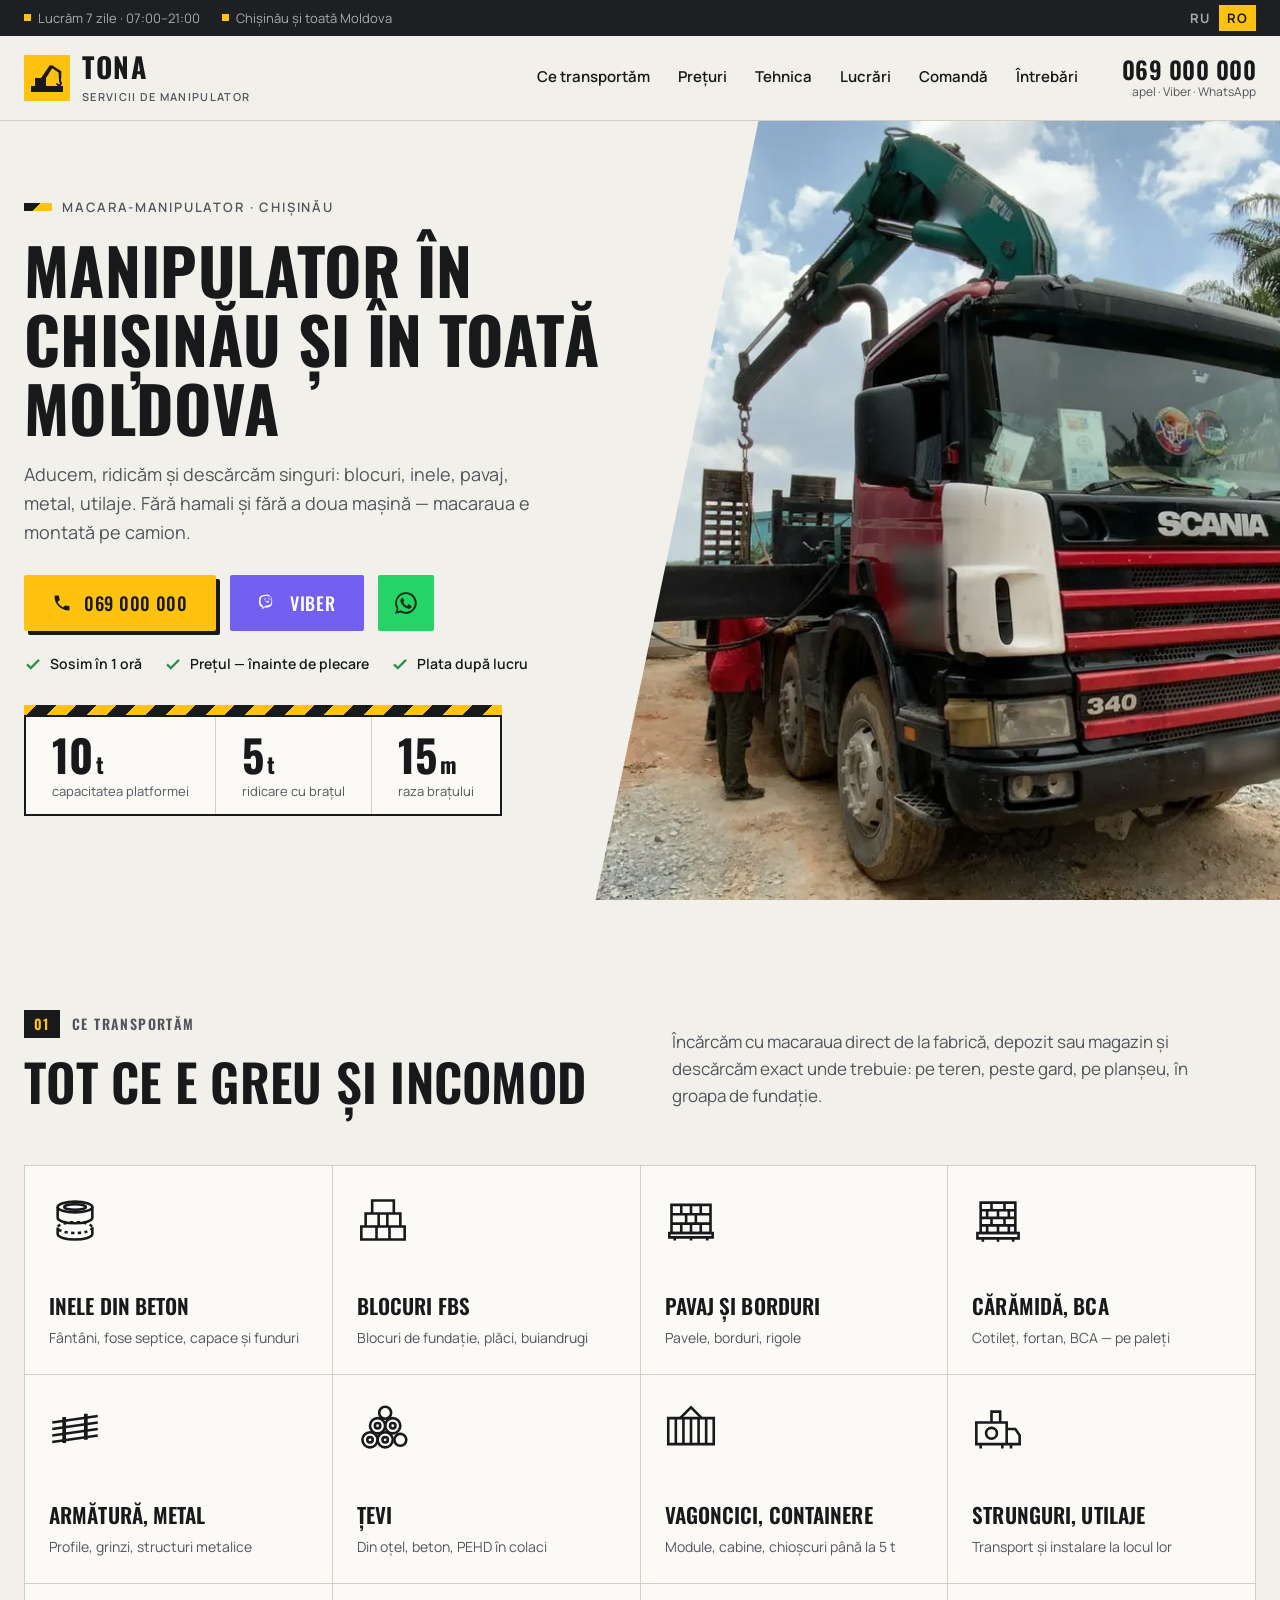
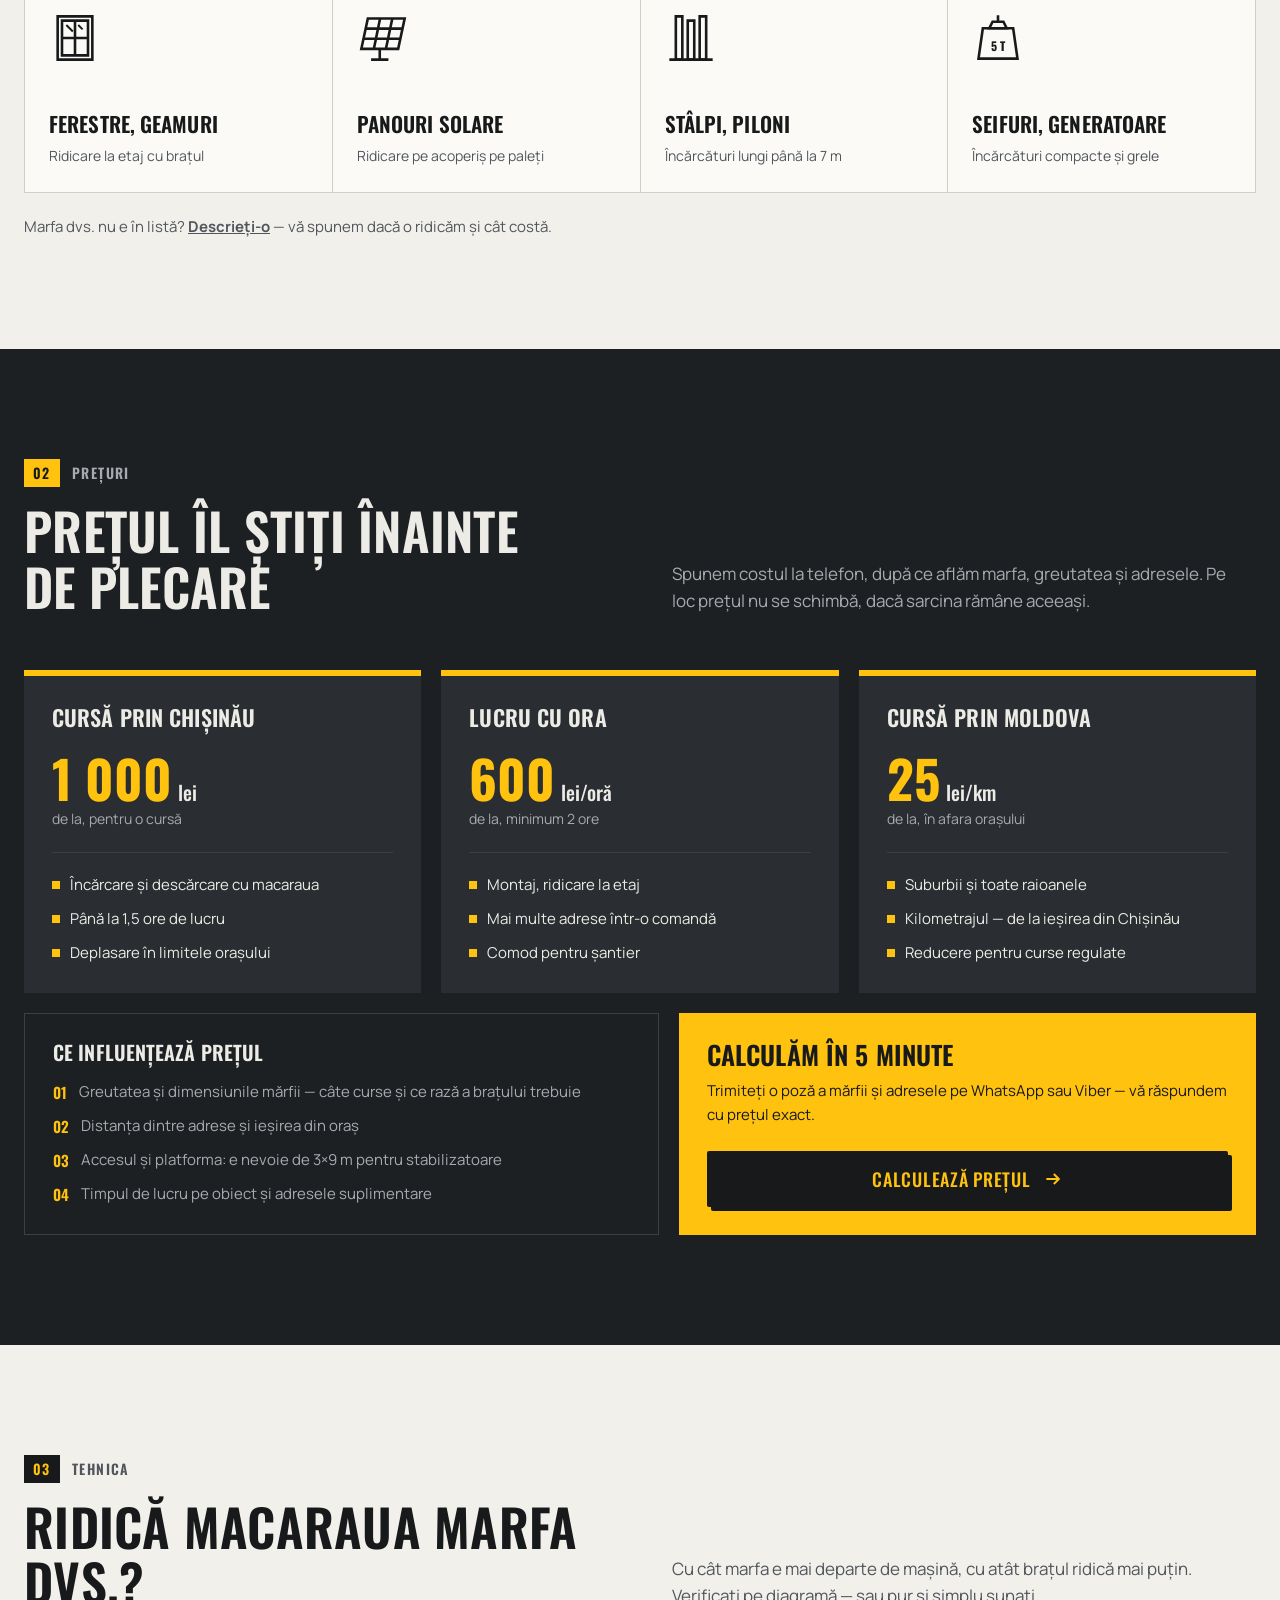
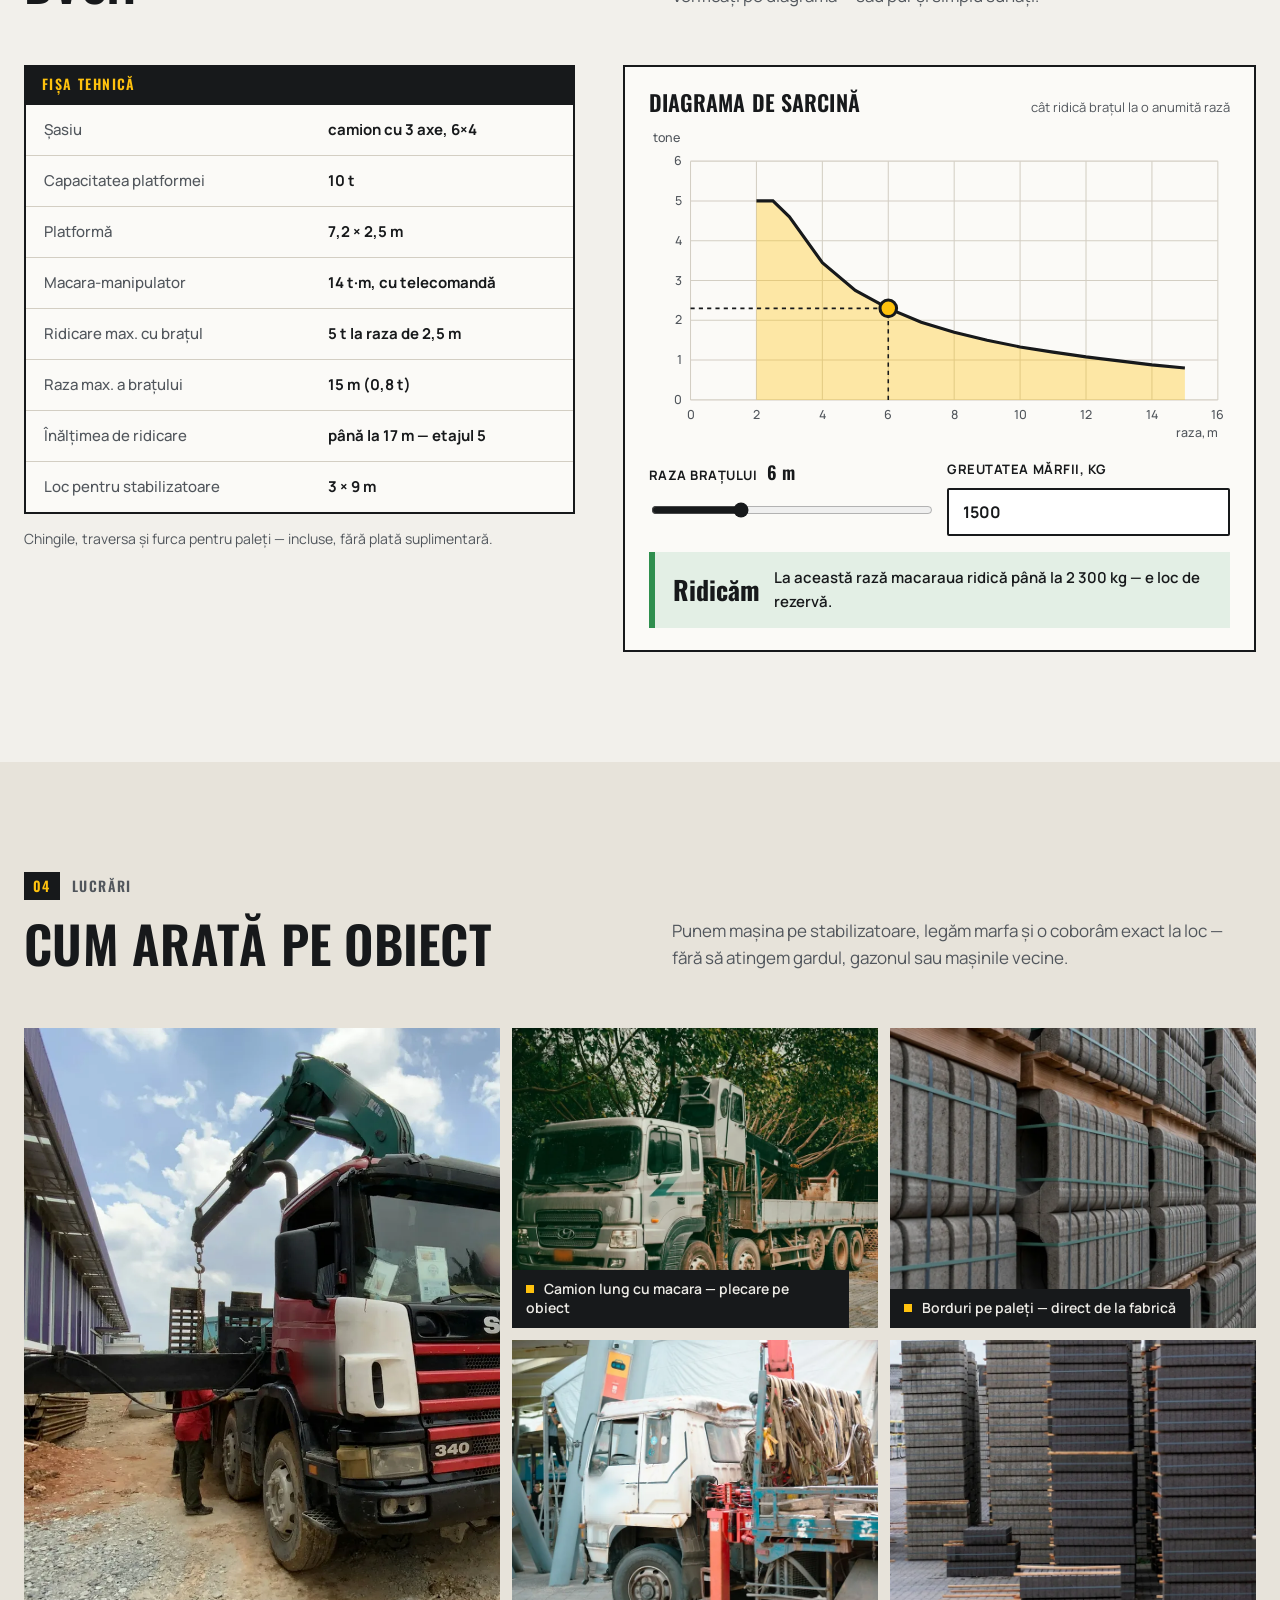
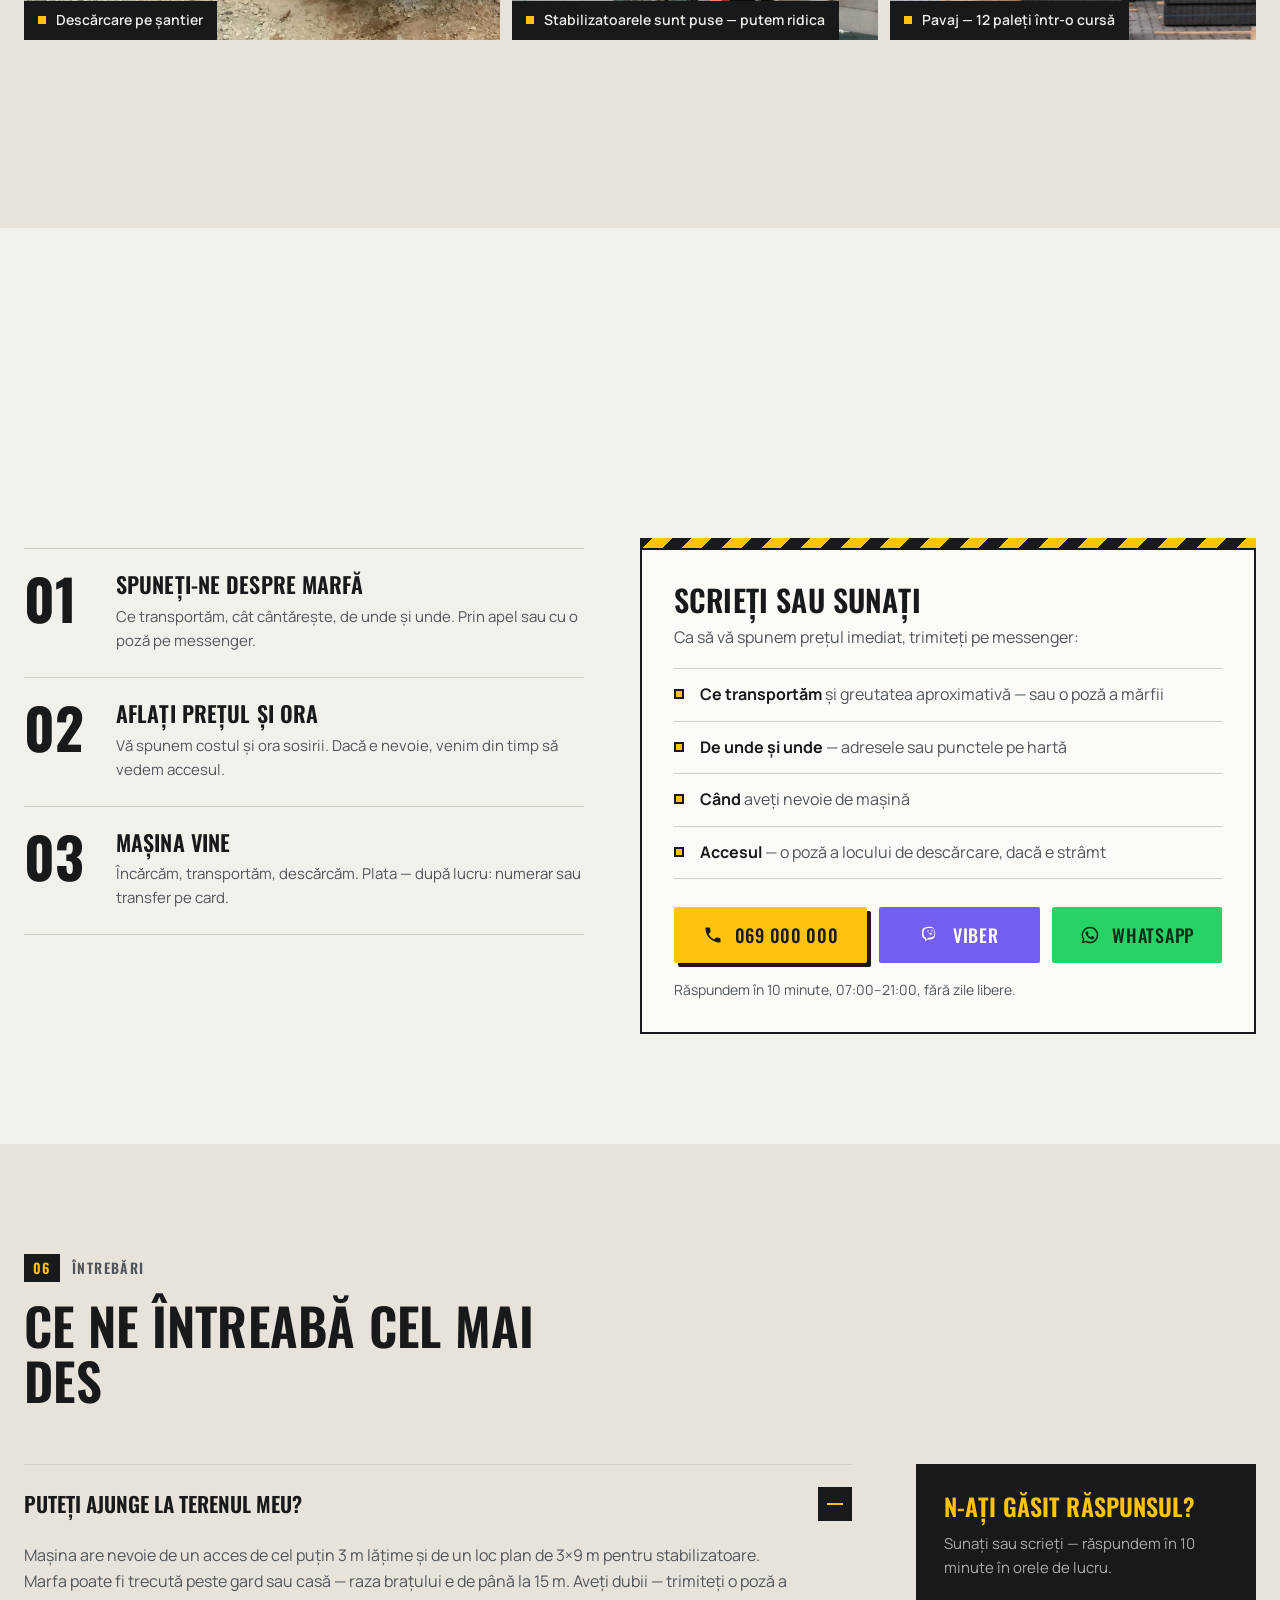
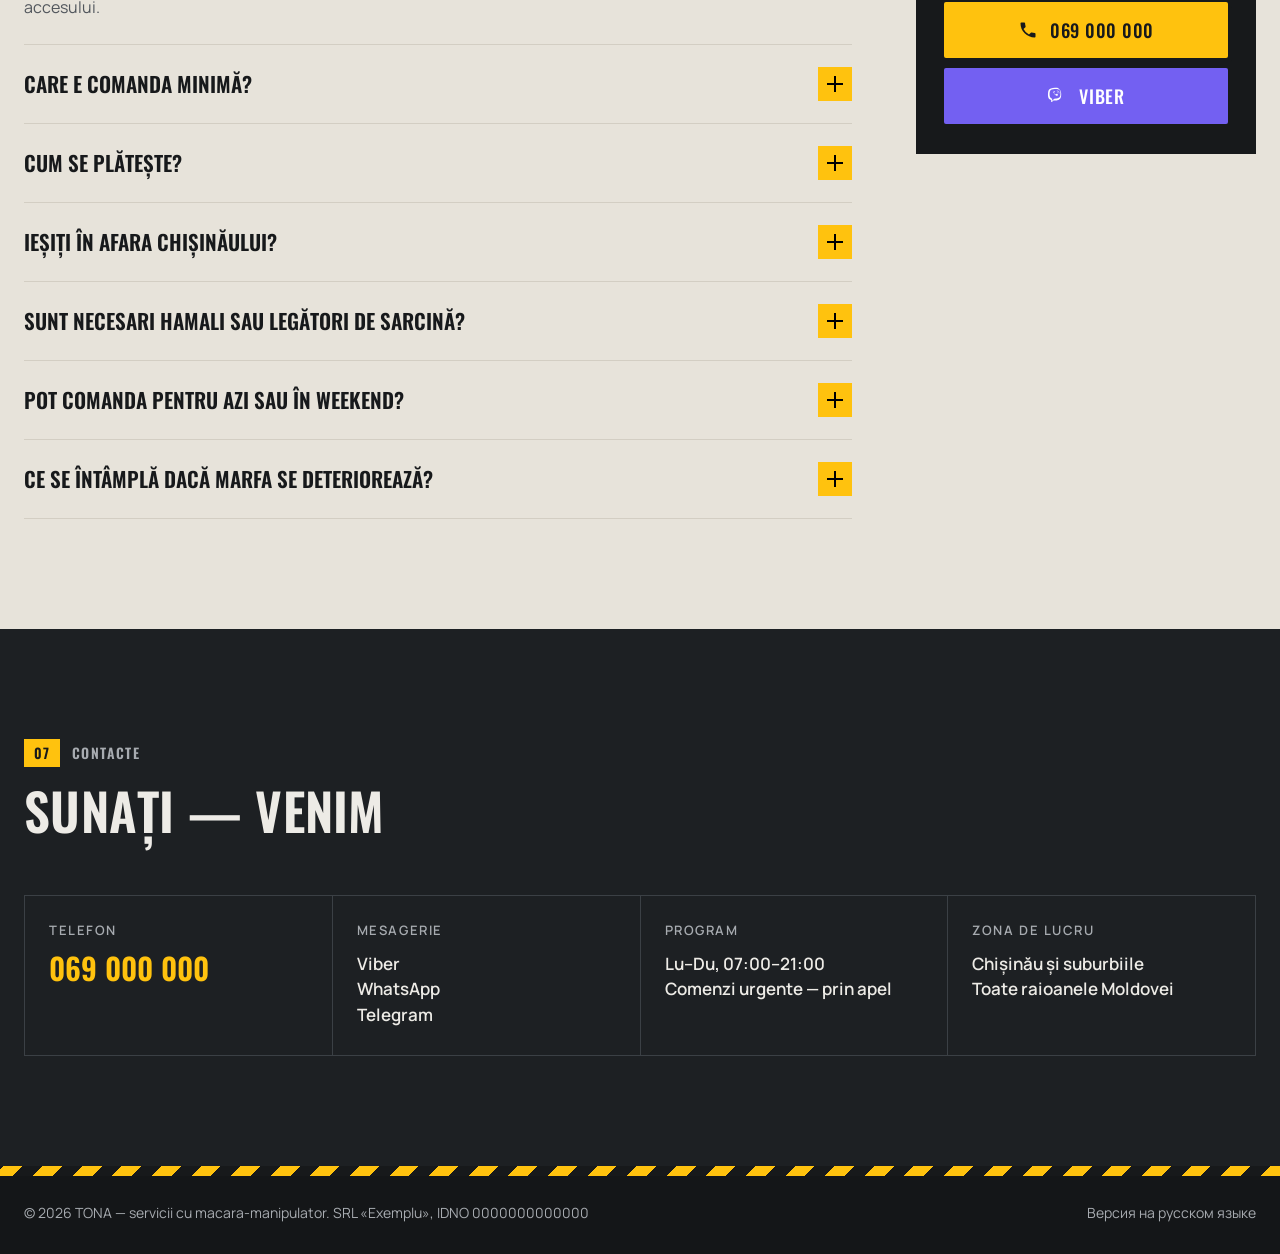
==== commit aad06c4a: "Add files via upload" ====
--- a/ro.html
+++ b/ro.html
@@ -103,8 +103,8 @@
       <p class="hero__lead">Aducem, ridicăm și descărcăm singuri: blocuri, inele, pavaj, metal, utilaje. Fără hamali și fără a doua mașină — macaraua e montată pe camion.</p>
       <div class="hero__cta">
         <a class="btn btn--y" href="tel:+37369000000"><svg><use href="#i-phone"/></svg>069 000 000</a>
-        <a class="btn btn--wa" href="https://wa.me/37369000000?text=Bun%C4%83%20ziua!%20Am%20nevoie%20de%20un%20manipulator" target="_blank" rel="noopener"><svg><use href="#i-wa"/></svg>WhatsApp</a>
-        <a class="btn btn--vb btn--sq" href="viber://chat?number=%2B37369000000" aria-label="Scrieți pe Viber"><svg><use href="#i-vb"/></svg></a>
+        <a class="btn btn--vb" href="viber://chat?number=%2B37369000000"><svg><use href="#i-vb"/></svg>Viber</a>
+        <a class="btn btn--wa btn--sq" href="https://wa.me/37369000000?text=Bun%C4%83%20ziua!%20Am%20nevoie%20de%20un%20manipulator" target="_blank" rel="noopener" aria-label="Scrieți pe WhatsApp"><svg><use href="#i-wa"/></svg></a>
       </div>
       <div class="hero__note">
         <span><svg><use href="#i-check"/></svg>Sosim în 1 oră</span>
@@ -313,8 +313,8 @@
         </ul>
         <div class="reach__btns">
           <a class="btn btn--y" href="tel:+37369000000"><svg><use href="#i-phone"/></svg>069 000 000</a>
+          <a class="btn btn--vb" href="viber://chat?number=%2B37369000000"><svg><use href="#i-vb"/></svg>Viber</a>
           <a class="btn btn--wa" href="https://wa.me/37369000000?text=Bun%C4%83%20ziua!%20Am%20nevoie%20de%20un%20manipulator" target="_blank" rel="noopener"><svg><use href="#i-wa"/></svg>WhatsApp</a>
-          <a class="btn btn--vb" href="viber://chat?number=%2B37369000000"><svg><use href="#i-vb"/></svg>Viber</a>
         </div>
         <p class="reach__note">Răspundem în 10 minute, 07:00–21:00, fără zile libere.</p>
       </div>
@@ -345,7 +345,7 @@
         <h3>N-ați găsit răspunsul?</h3>
         <p>Sunați sau scrieți — răspundem în 10 minute în orele de lucru.</p>
         <a class="btn btn--y" href="tel:+37369000000"><svg><use href="#i-phone"/></svg>069 000 000</a>
-        <a class="btn btn--wa" href="https://wa.me/37369000000" target="_blank" rel="noopener"><svg><use href="#i-wa"/></svg>WhatsApp</a>
+        <a class="btn btn--vb" href="viber://chat?number=%2B37369000000"><svg><use href="#i-vb"/></svg>Viber</a>
       </aside>
     </div>
   </div>
@@ -362,7 +362,7 @@
     </div>
     <div class="contacts rv">
       <div><h3>TELEFON</h3><a class="big" href="tel:+37369000000">069 000 000</a></div>
-      <div><h3>MESAGERIE</h3><a href="https://wa.me/37369000000" target="_blank" rel="noopener">WhatsApp</a><a href="viber://chat?number=%2B37369000000">Viber</a><a href="https://t.me/" target="_blank" rel="noopener">Telegram</a></div>
+      <div><h3>MESAGERIE</h3><a href="viber://chat?number=%2B37369000000">Viber</a><a href="https://wa.me/37369000000" target="_blank" rel="noopener">WhatsApp</a><a href="https://t.me/" target="_blank" rel="noopener">Telegram</a></div>
       <div><h3>PROGRAM</h3><p>Lu–Du, 07:00–21:00</p><p>Comenzi urgente — prin apel</p></div>
       <div><h3>ZONA DE LUCRU</h3><p>Chișinău și suburbiile</p><p>Toate raioanele Moldovei</p></div>
     </div>
@@ -381,8 +381,8 @@
 
 <nav class="mbar" aria-label="Contact rapid">
   <a class="mbar__call" href="tel:+37369000000"><svg><use href="#i-phone"/></svg>Apel</a>
+  <a class="mbar__vb" href="viber://chat?number=%2B37369000000"><svg><use href="#i-vb"/></svg>Viber</a>
   <a class="mbar__wa" href="https://wa.me/37369000000" target="_blank" rel="noopener"><svg><use href="#i-wa"/></svg>WhatsApp</a>
-  <a class="mbar__vb" href="viber://chat?number=%2B37369000000"><svg><use href="#i-vb"/></svg>Viber</a>
 </nav>
 
 <script src="main.js"></script>
--- a/style.css
+++ b/style.css
@@ -297,7 +297,7 @@
   .reach__btns{grid-template-columns:1fr 1fr}
   .reach__btns .btn--y{grid-column:1/-1}
   body{padding-bottom:68px}
-  .mbar{display:grid;grid-template-columns:1fr 1fr 1fr;position:fixed;left:0;right:0;bottom:0;z-index:50;height:64px;border-top:3px solid var(--ink)}
+  .mbar{display:none;grid-template-columns:1fr 1fr 1fr;position:fixed;left:0;right:0;bottom:0;z-index:50;height:64px;border-top:3px solid var(--ink)}
   .mbar a{display:flex;align-items:center;justify-content:center;gap:8px;text-decoration:none;font:600 16px/1 var(--head);text-transform:uppercase;letter-spacing:.04em}
   .mbar svg{width:22px;height:22px}
   .mbar__call{background:var(--y);color:var(--ink)}
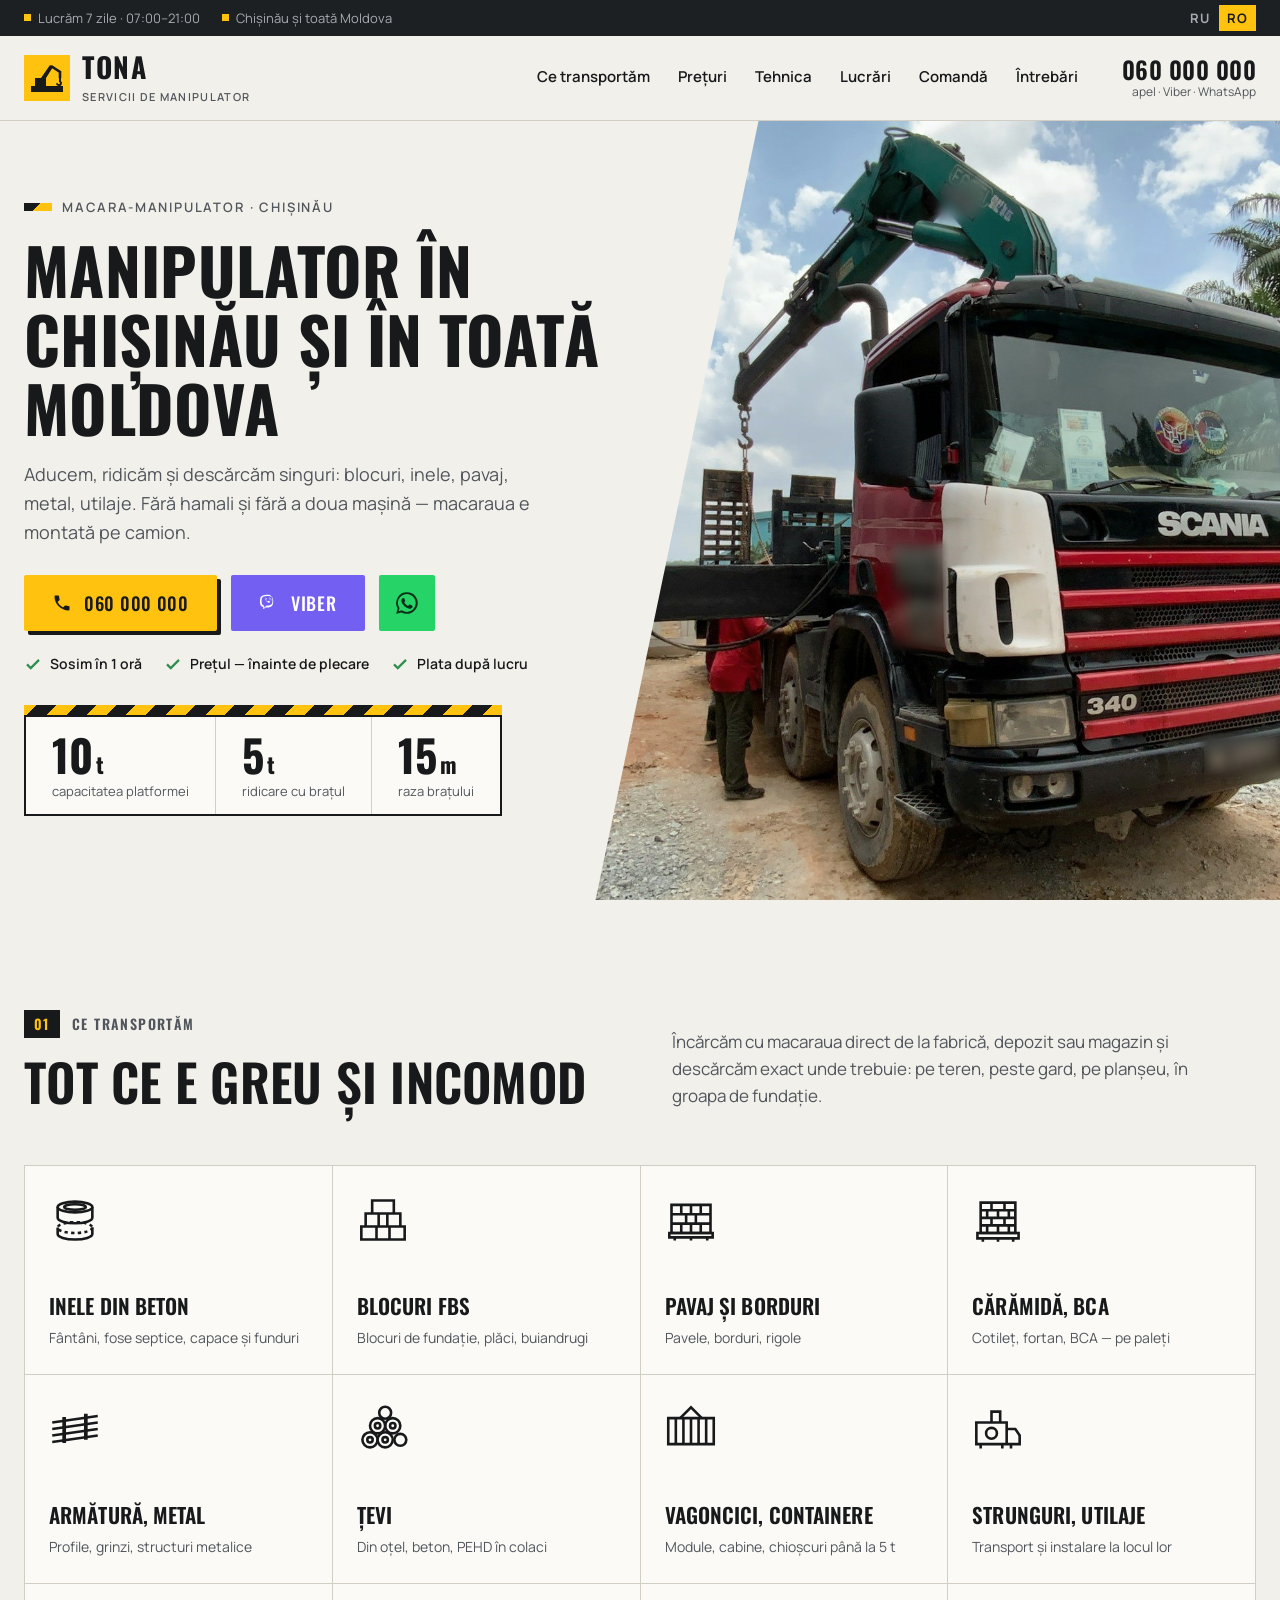
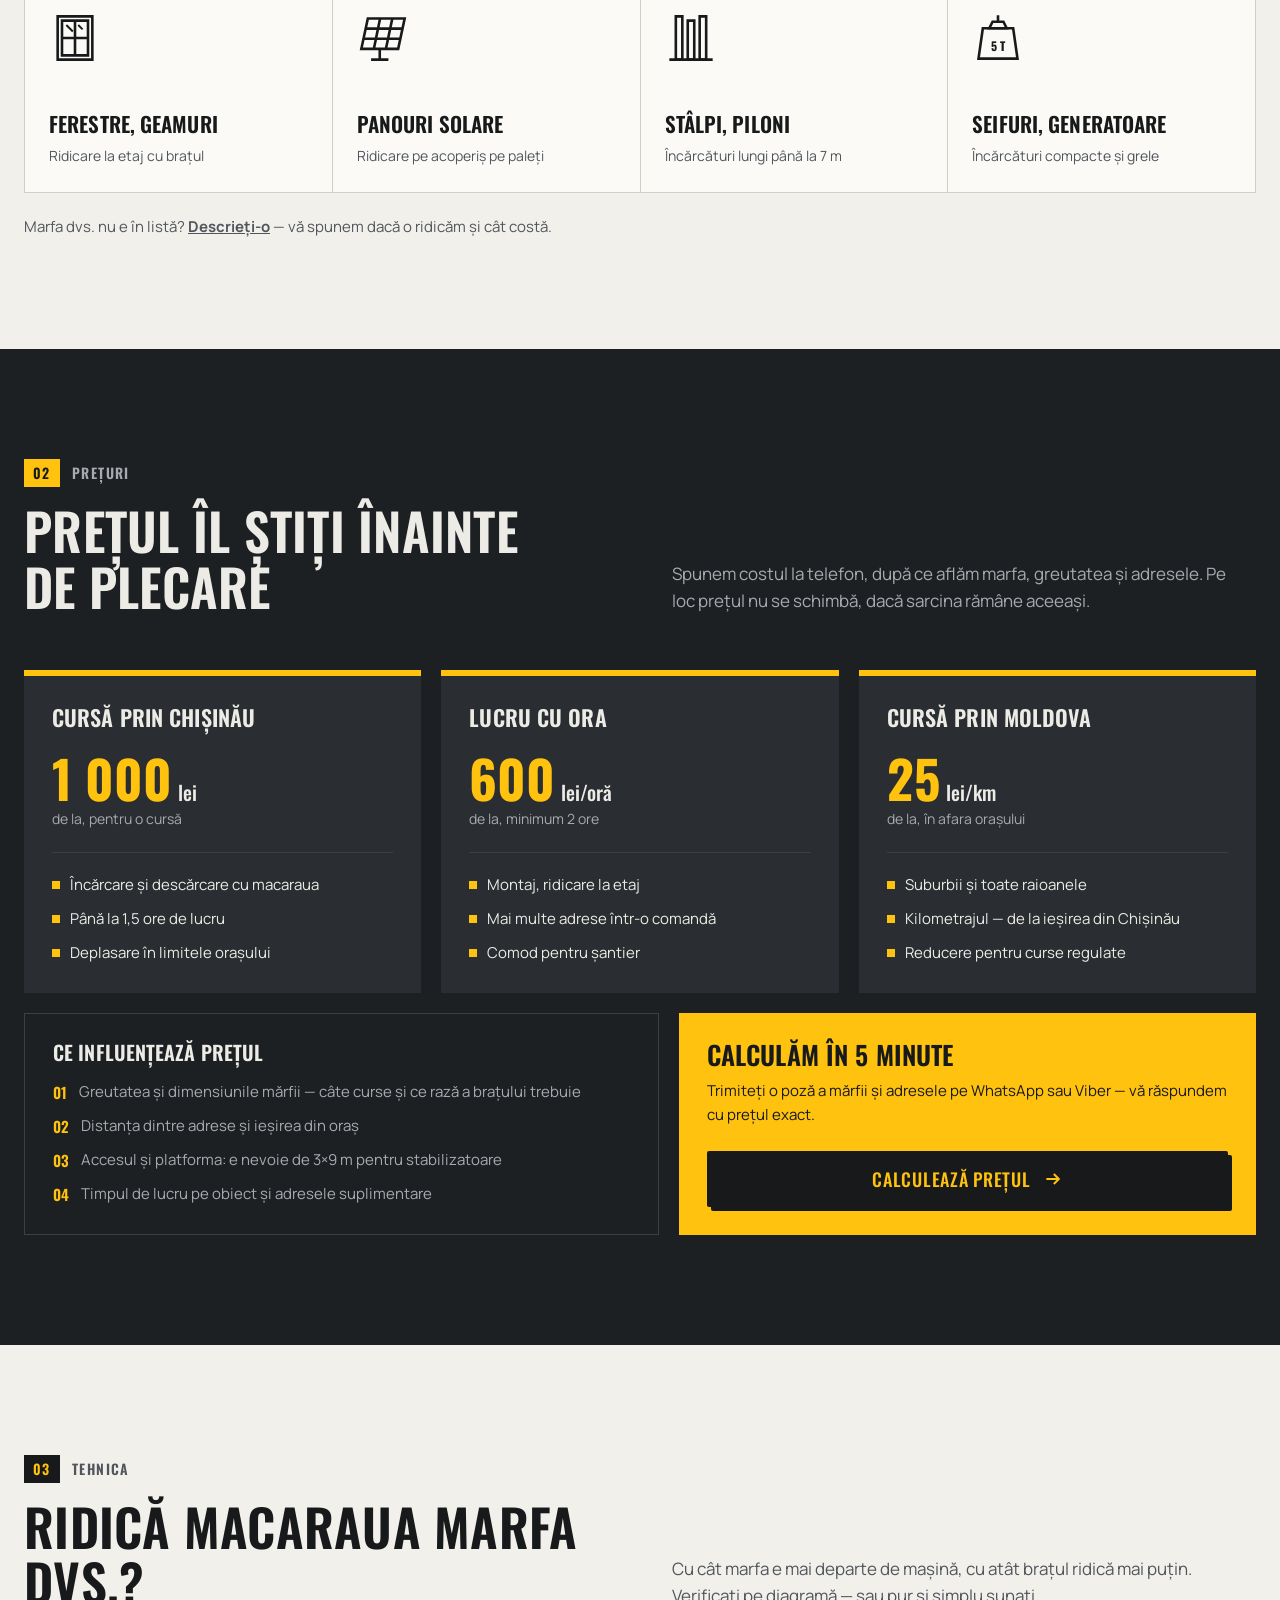
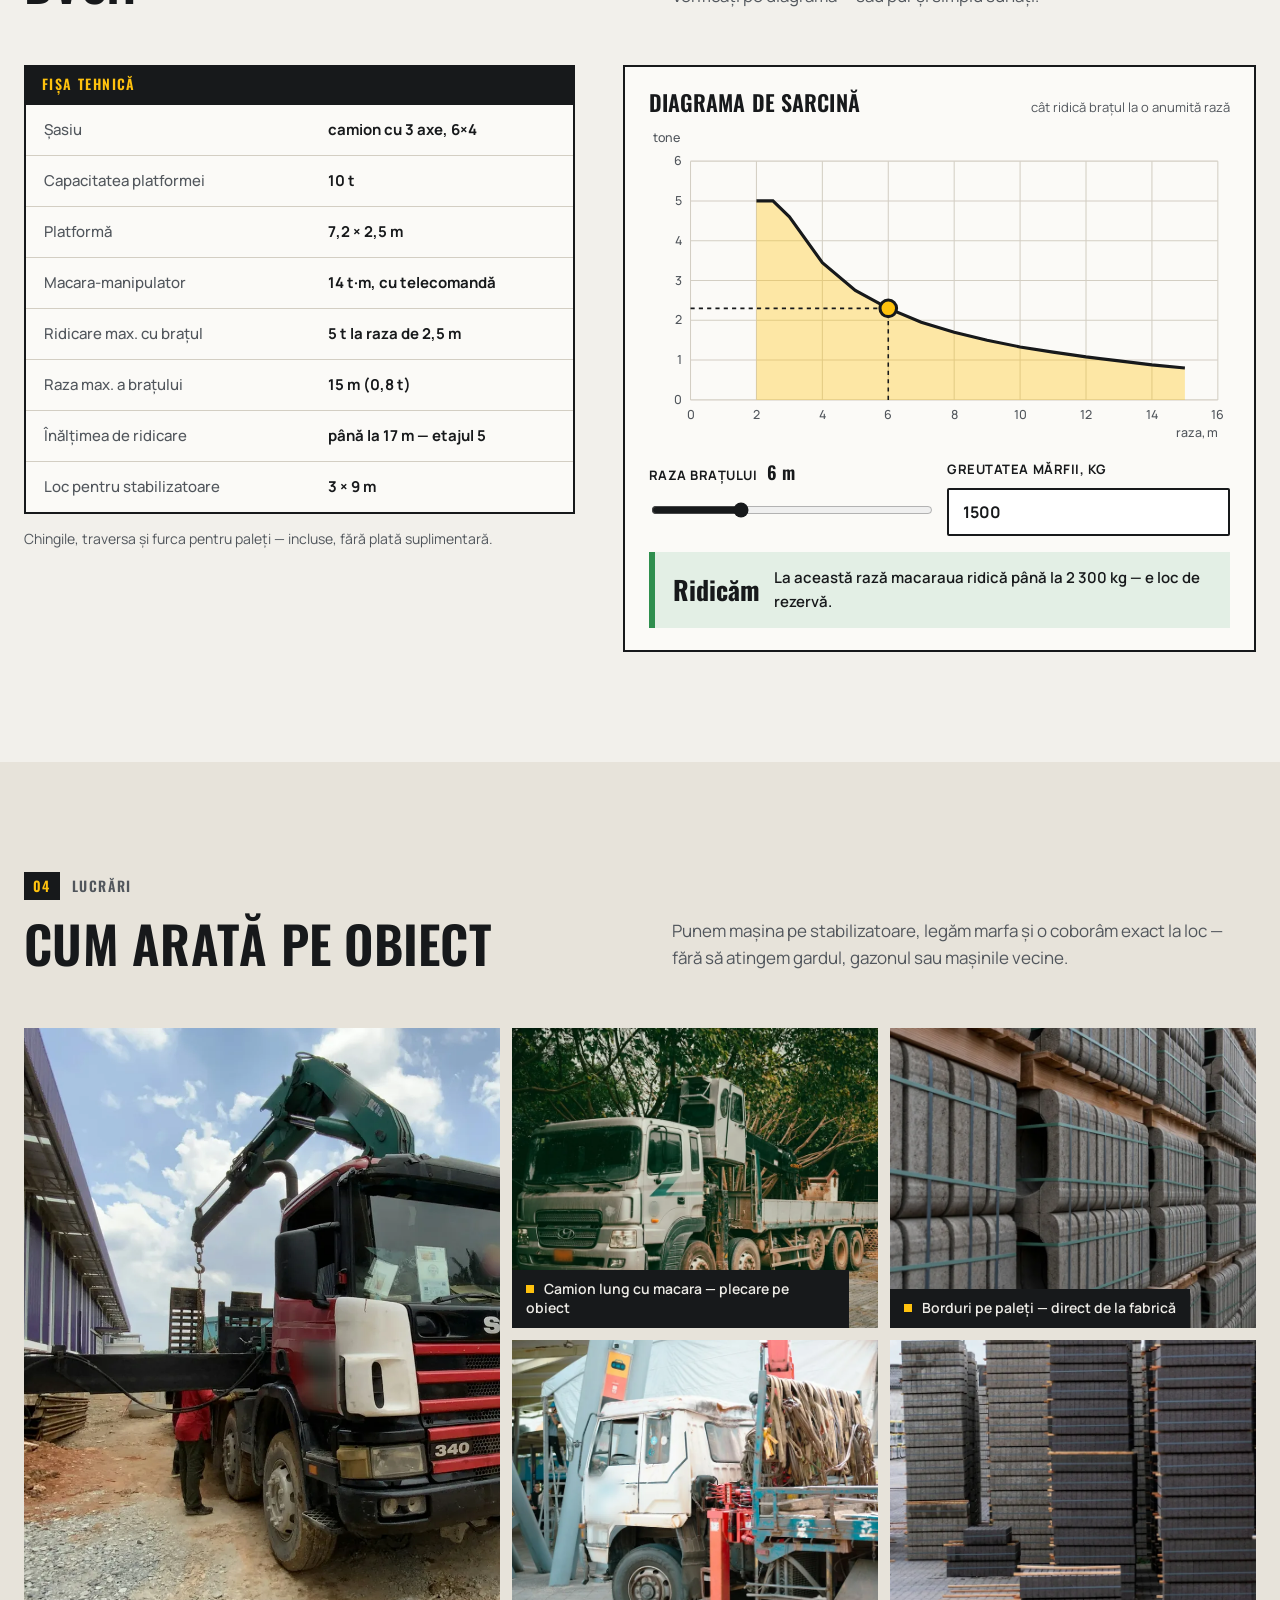
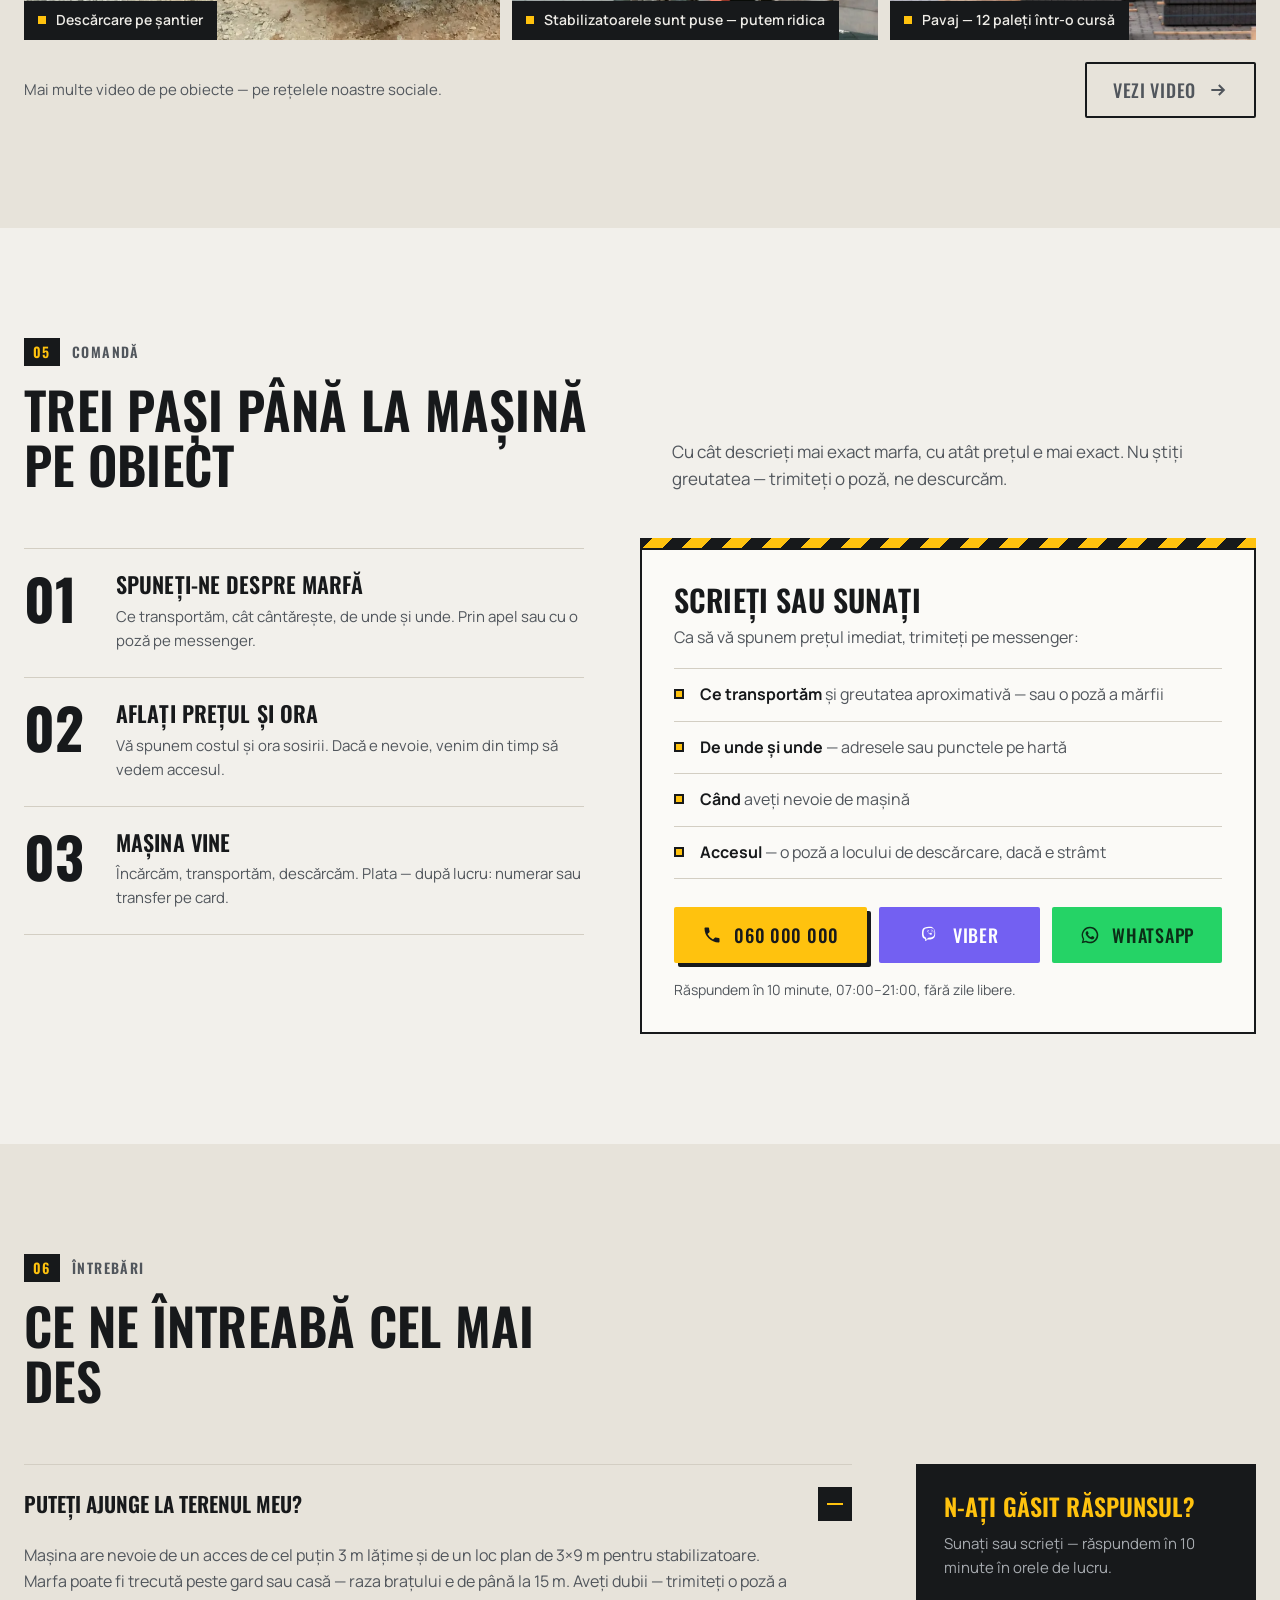
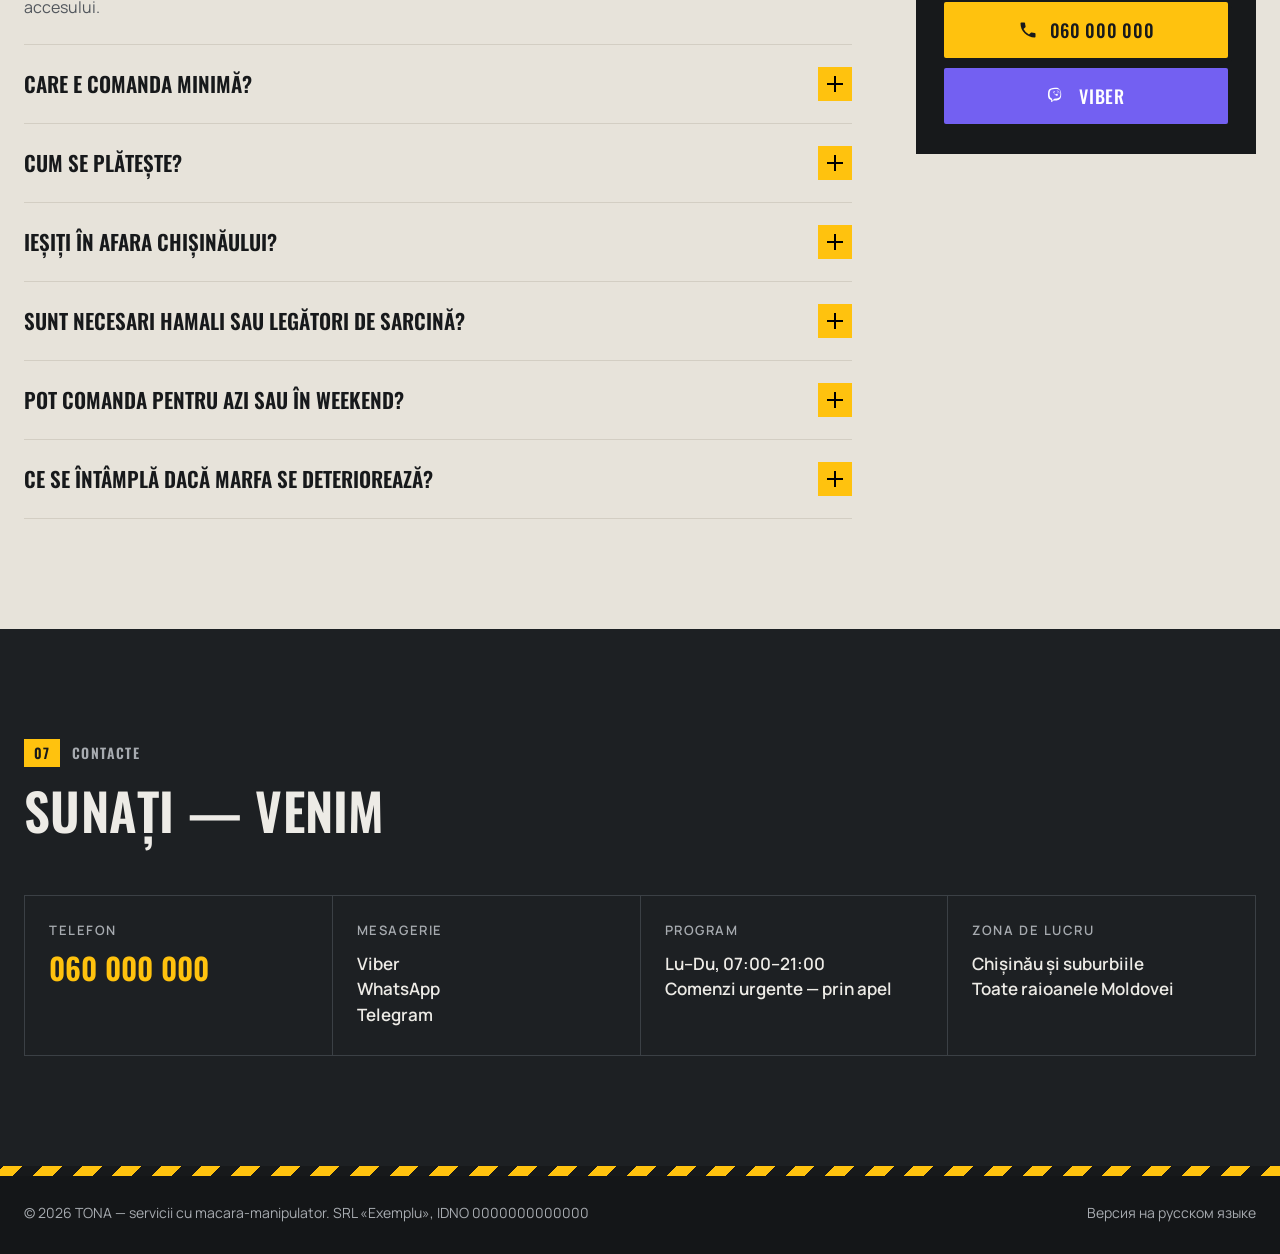
==== commit 1d01d404: "Add files via upload" ====
--- a/ro.html
+++ b/ro.html
@@ -1,390 +1,390 @@
-<!doctype html>
-<html lang="ro">
-<head>
-<meta charset="utf-8">
-<meta name="viewport" content="width=device-width,initial-scale=1">
-<title>Manipulator în Chișinău și în toată Moldova — TONA | 069 000 000</title>
-<meta name="description" content="Camion cu macara-manipulator: platformă 10 t, braț 5 t, rază 15 m. Transport inele din beton, blocuri FBS, pavaj, metal și utilaje în Chișinău și toată Moldova. Prețuri de la 1 000 lei, sosim în 1 oră.">
-<link rel="canonical" href="https://webonix-md.github.io/manipulator/ro.html">
-<link rel="alternate" hreflang="ru" href="https://webonix-md.github.io/manipulator/">
-<link rel="alternate" hreflang="ro" href="https://webonix-md.github.io/manipulator/ro.html">
-<link rel="alternate" hreflang="x-default" href="https://webonix-md.github.io/manipulator/">
-<meta property="og:type" content="website">
-<meta property="og:title" content="Manipulator în Chișinău și în toată Moldova — TONA">
-<meta property="og:description" content="Platformă 10 t · braț 5 t · rază 15 m. Prețuri de la 1 000 lei. Sunați: 069 000 000">
-<meta property="og:url" content="https://webonix-md.github.io/manipulator/ro.html">
-<meta property="og:image" content="https://webonix-md.github.io/manipulator/img/og/og-square-ro.jpg">
-<meta property="og:image:width" content="1200">
-<meta property="og:image:height" content="1200">
-<meta property="og:locale" content="ro_RO">
-<meta name="theme-color" content="#1D2023">
-<link rel="icon" href="favicon.svg" type="image/svg+xml">
-<link rel="preload" href="fonts/oswald-cyrillic.woff2" as="font" type="font/woff2" crossorigin>
-<link rel="preload" href="img/hero.jpg" as="image" media="(min-width:961px)">
-<link rel="preload" href="img/hero-m.webp" as="image" media="(max-width:960px)">
-<link rel="stylesheet" href="style.css">
-<script type="application/ld+json">
-{"@context":"https://schema.org","@type":"LocalBusiness","name":"TONA — servicii de manipulator","telephone":"+37369000000","areaServed":"Moldova","address":{"@type":"PostalAddress","addressLocality":"Chișinău","addressCountry":"MD"},"openingHours":"Mo-Su 07:00-21:00","priceRange":"de la 1000 MDL"}
-</script>
-</head>
-<body>
-
-<!-- ===== Iconițe ===== -->
-<svg width="0" height="0" style="position:absolute" aria-hidden="true">
-  <symbol id="i-phone" viewBox="0 0 24 24"><path fill="currentColor" d="M6.6 10.8a15.1 15.1 0 0 0 6.6 6.6l2.2-2.2c.3-.3.7-.4 1-.2 1.1.4 2.3.6 3.6.6.6 0 1 .4 1 1V20c0 .6-.4 1-1 1A17 17 0 0 1 3 4c0-.6.4-1 1-1h3.5c.6 0 1 .4 1 1 0 1.3.2 2.5.6 3.6.1.3 0 .7-.2 1l-2.3 2.2z"/></symbol>
-  <symbol id="i-wa" viewBox="0 0 24 24"><path fill="currentColor" d="M12 2a10 10 0 0 0-8.6 15.1L2 22l5-1.3A10 10 0 1 0 12 2zm0 18.2c-1.6 0-3.1-.4-4.4-1.2l-.3-.2-3 .8.8-2.9-.2-.3A8.2 8.2 0 1 1 12 20.2zm4.5-6.1c-.2-.1-1.5-.7-1.7-.8-.2-.1-.4-.1-.6.1l-.8 1c-.1.2-.3.2-.5.1-.2-.1-1-.4-2-1.2-.7-.7-1.2-1.5-1.4-1.7-.1-.2 0-.4.1-.5l.4-.4.3-.4v-.5l-.8-1.9c-.2-.5-.4-.4-.6-.4h-.5c-.2 0-.5.1-.7.3-.2.3-.9.9-.9 2.2s.9 2.5 1 2.7c.1.2 1.8 2.8 4.4 3.9 1.6.7 2.3.8 3.1.6.5-.1 1.5-.6 1.7-1.2.2-.6.2-1.1.2-1.2-.1-.1-.3-.2-.5-.3z"/></symbol>
-  <symbol id="i-vb" viewBox="0 0 24 24"><path fill="currentColor" d="M11.4 2C9.2 2 4.6 2.4 2.9 4 1.7 5.2 1.3 7 1.2 9.2c-.1 2.2-.2 6.4 3.8 7.6v1.7s0 .7.4.8c.6.2.9-.3 1.4-.9l.9-1c2.7.2 4.8-.3 5.1-.4.5-.2 3.6-.6 4.1-4.6.5-4.2-.2-6.8-1.6-8C14 2.2 12.2 2 11.4 2zm.2 1.6c.7 0 2.2.2 3.2 1 1.1.9 1.6 3.1 1.2 6.6-.4 3.2-2.7 3.4-3.1 3.6-.2.1-2 .5-4.3.4l-2.4 2.5v-2.5c-3.3-.9-3.1-4.4-3.1-6.2.1-1.9.4-3.4 1.4-4.3 1.4-1.2 5.3-1.1 7.1-1.1zm.1 1.9c-.2 0-.2.3 0 .3 1.7 0 3.2 1.1 3.2 3.3 0 .2.3.2.3 0 0-2.4-1.6-3.6-3.5-3.6zm-2.8.6c-.2 0-.4.1-.6.2-.4.3-.8.8-.7 1.2.1.4 1.3 3.2 4 4.3.4.2.8 0 1.1-.4l.4-.5c.2-.3.1-.6-.1-.8l-1-.7c-.3-.2-.6 0-.7.1l-.4.5c-.2.2-.5.2-.5.2-1.6-.4-2-2-2-2s0-.3.2-.5l.5-.4c.2-.1.3-.4.1-.7l-.7-1c-.1-.2-.3-.3-.5-.3zm3.1.3c-.2 0-.2.3 0 .3 1.1.1 1.9.8 1.9 2.1 0 .2.3.2.3 0 0-1.4-.9-2.3-2.2-2.4zm.1 1.1c-.2 0-.2.3 0 .3.5 0 .8.4.8.9 0 .2.3.2.3 0 0-.7-.4-1.2-1.1-1.2z"/></symbol>
-  <symbol id="i-arrow" viewBox="0 0 24 24"><path fill="none" stroke="currentColor" stroke-width="2.4" d="M4 12h15M13 6l6 6-6 6"/></symbol>
-  <symbol id="i-check" viewBox="0 0 24 24"><path fill="none" stroke="currentColor" stroke-width="3" d="M4 12.5l5 5L20 6.5"/></symbol>
-
-  <!-- Mărfuri: iconițe 48×48 -->
-  <symbol id="c-rings" viewBox="0 0 48 48"><g fill="none" stroke="currentColor"><ellipse cx="24" cy="12" rx="16" ry="5"/><ellipse cx="24" cy="12" rx="10" ry="2.6"/><path d="M8 12v10c0 2.8 7.2 5 16 5s16-2.2 16-5V12"/><ellipse cx="24" cy="31" rx="16" ry="5" stroke-dasharray="3 3"/><path d="M8 31v6c0 2.8 7.2 5 16 5s16-2.2 16-5v-6"/></g></symbol>
-  <symbol id="c-blocks" viewBox="0 0 48 48"><g fill="none" stroke="currentColor"><path d="M4 30h40v12H4zM8 18h32v12H8zM14 6h20v12H14z"/><path d="M18 30v12M30 30v12M20 18v12M28 18v12"/></g></symbol>
-  <symbol id="c-paving" viewBox="0 0 48 48"><g fill="none" stroke="currentColor"><path d="M6 10h36v26H6z"/><path d="M6 18.7h36M6 27.3h36M15 10v8.7M24 10v8.7M33 10v8.7M19.5 18.7v8.6M28.5 18.7v8.6M15 27.3V36M24 27.3V36M33 27.3V36"/><path d="M4 36h40v4H4zM9 40v3M24 40v3M39 40v3"/></g></symbol>
-  <symbol id="c-bricks" viewBox="0 0 48 48"><g fill="none" stroke="currentColor"><path d="M8 8h32v28H8z"/><path d="M8 15h32M8 22h32M8 29h32M18 8v7M30 8v7M14 15v7M24 15v7M34 15v7M18 22v7M30 22v7M14 29v7M24 29v7M34 29v7"/><path d="M5 36h38v5H5zM10 41v3M24 41v3M38 41v3"/></g></symbol>
-  <symbol id="c-rebar" viewBox="0 0 48 48"><g fill="none" stroke="currentColor"><path d="M3 18l42-6M3 24l42-6M3 30l42-6M3 36l42-6"/><path d="M14 13v24M34 10v24" stroke-width="3.4"/></g></symbol>
-  <symbol id="c-pipes" viewBox="0 0 48 48"><g fill="none" stroke="currentColor"><circle cx="12" cy="34" r="7"/><circle cx="26" cy="34" r="7"/><circle cx="40" cy="34" r="5.5"/><circle cx="19" cy="21" r="7"/><circle cx="33" cy="21" r="7"/><circle cx="26" cy="9" r="5.5"/><circle cx="12" cy="34" r="2.5"/><circle cx="26" cy="34" r="2.5"/><circle cx="19" cy="21" r="2.5"/><circle cx="33" cy="21" r="2.5"/></g></symbol>
-  <symbol id="c-container" viewBox="0 0 48 48"><g fill="none" stroke="currentColor"><path d="M3 14h42v24H3z"/><path d="M10 14v24M17 14v24M24 14v24M31 14v24M38 14v24"/><path d="M14 14 24 4l10 10"/></g></symbol>
-  <symbol id="c-machine" viewBox="0 0 48 48"><g fill="none" stroke="currentColor"><path d="M4 18h28v20H4zM32 24h8l4 6v8H32z"/><circle cx="18" cy="28" r="5"/><path d="M8 38v4M28 38v4M36 38v4M18 18V8h8v10"/></g></symbol>
-  <symbol id="c-window" viewBox="0 0 48 48"><g fill="none" stroke="currentColor"><path d="M8 4h32v40H8z"/><path d="M12 8h24v32H12zM24 8v32M12 24h24"/><path d="M16 12l6 6M27 12l4 4" stroke-width="1.8"/></g></symbol>
-  <symbol id="c-solar" viewBox="0 0 48 48"><g fill="none" stroke="currentColor"><path d="M10 6h34L38 34H4z"/><path d="M7.4 15.3h34.4M5.7 24.7h34.6M21.3 6 15.6 34M32.6 6l-5.9 28"/><path d="M21 34v10M13 44h16"/></g></symbol>
-  <symbol id="c-poles" viewBox="0 0 48 48"><g fill="none" stroke="currentColor"><path d="M10 4h6v40h-6zM21 8h6v36h-6zM32 4h6v40h-6z"/><path d="M4 44h40"/></g></symbol>
-  <symbol id="c-heavy" viewBox="0 0 48 48"><g fill="none" stroke="currentColor"><path d="M24 3v6"/><path d="M19 9h10l3 6H16z"/><path d="M10 15h28l4 28H6z"/><text x="24" y="36" text-anchor="middle" font-family="Oswald,Arial" font-weight="700" font-size="11" fill="currentColor" stroke="none">5 T</text></g></symbol>
-</svg>
-
-<!-- ===== Antet ===== -->
-<div class="top">
-  <div class="wrap">
-    <div class="top__info">
-      <span><i></i>Lucrăm 7 zile · 07:00–21:00</span>
-      <span><i></i>Chișinău și toată Moldova</span>
-    </div>
-    <nav class="lang" aria-label="Limba">
-      <a href="index.html" hreflang="ru" lang="ru">RU</a>
-      <a href="ro.html" aria-current="page" hreflang="ro">RO</a>
-    </nav>
-  </div>
-</div>
-
-<header class="head" id="head">
-  <div class="wrap">
-    <a class="logo" href="#top" aria-label="TONA — pagina principală">
-      <svg class="logo__mark" viewBox="0 0 46 46" aria-hidden="true"><rect width="46" height="46" fill="#FFC20E"/><path d="M7 37h32v-6H7z" fill="#17191B"/><path d="M11 31V23h6l9-13 3 2-7 11v8z" fill="#17191B"/><path d="M27 11l9 6v6" fill="none" stroke="#17191B" stroke-width="2.6"/><path d="M36 23v3.5a2 2 0 1 1-3 1.7" fill="none" stroke="#17191B" stroke-width="2"/></svg>
-      <span><span class="logo__name">TONA</span><span class="logo__sub">servicii de manipulator</span></span>
-    </a>
-    <nav class="nav" id="nav" aria-label="Secțiuni">
-      <a href="#cargo">Ce transportăm</a>
-      <a href="#prices">Prețuri</a>
-      <a href="#tech">Tehnica</a>
-      <a href="#works">Lucrări</a>
-      <a href="#order">Comandă</a>
-      <a href="#faq">Întrebări</a>
-    </nav>
-    <a class="head__phone" href="tel:+37369000000"><b>069 000 000</b><small>apel · Viber · WhatsApp</small></a>
-    <button class="burger" id="burger" aria-label="Meniu" aria-expanded="false" aria-controls="nav"><span></span><span></span><span></span></button>
-  </div>
-</header>
-
-<main id="top">
-
-<!-- ===== Hero ===== -->
-<section class="hero">
-  <div class="hero__media">
-    <picture>
-      <source media="(max-width:960px)" srcset="img/hero-m.webp">
-      <img src="img/hero.jpg" width="1568" height="1212" alt="Camion cu macara-manipulator pe un șantier" fetchpriority="high">
-    </picture>
-    <div class="hero__mask"></div>
-  </div>
-  <div class="wrap">
-    <div class="hero__text">
-      <span class="eyebrow">Macara-manipulator · Chișinău</span>
-      <h1>Manipulator în Chișinău și&nbsp;în toată Moldova</h1>
-      <p class="hero__lead">Aducem, ridicăm și descărcăm singuri: blocuri, inele, pavaj, metal, utilaje. Fără hamali și fără a doua mașină — macaraua e montată pe camion.</p>
-      <div class="hero__cta">
-        <a class="btn btn--y" href="tel:+37369000000"><svg><use href="#i-phone"/></svg>069 000 000</a>
-        <a class="btn btn--vb" href="viber://chat?number=%2B37369000000"><svg><use href="#i-vb"/></svg>Viber</a>
-        <a class="btn btn--wa btn--sq" href="https://wa.me/37369000000?text=Bun%C4%83%20ziua!%20Am%20nevoie%20de%20un%20manipulator" target="_blank" rel="noopener" aria-label="Scrieți pe WhatsApp"><svg><use href="#i-wa"/></svg></a>
-      </div>
-      <div class="hero__note">
-        <span><svg><use href="#i-check"/></svg>Sosim în 1 oră</span>
-        <span><svg><use href="#i-check"/></svg>Prețul — înainte de plecare</span>
-        <span><svg><use href="#i-check"/></svg>Plata după lucru</span>
-      </div>
-      <div class="plate" aria-label="Caracteristicile mașinii">
-        <div><b>10<small>t</small></b><span>capacitatea platformei</span></div>
-        <div><b>5<small>t</small></b><span>ridicare cu brațul</span></div>
-        <div><b>15<small>m</small></b><span>raza brațului</span></div>
-      </div>
-    </div>
-  </div>
-</section>
-
-<!-- ===== 01 Ce transportăm ===== -->
-<section class="sec" id="cargo">
-  <div class="wrap">
-    <div class="sec__head rv">
-      <div>
-        <div class="sec__num"><b>01</b>Ce transportăm</div>
-        <h2>Tot ce e greu și&nbsp;incomod</h2>
-      </div>
-      <p class="sec__lead">Încărcăm cu macaraua direct de la fabrică, depozit sau magazin și descărcăm exact unde trebuie: pe teren, peste gard, pe planșeu, în groapa de fundație.</p>
-    </div>
-    <ul class="cargo cargo-ul rv">
-      <li><svg><use href="#c-rings"/></svg><h3>Inele din beton</h3><p>Fântâni, fose septice, capace și funduri</p></li>
-      <li><svg><use href="#c-blocks"/></svg><h3>Blocuri FBS</h3><p>Blocuri de fundație, plăci, buiandrugi</p></li>
-      <li><svg><use href="#c-paving"/></svg><h3>Pavaj și borduri</h3><p>Pavele, borduri, rigole</p></li>
-      <li><svg><use href="#c-bricks"/></svg><h3>Cărămidă, BCA</h3><p>Cotileț, fortan, BCA — pe paleți</p></li>
-      <li><svg><use href="#c-rebar"/></svg><h3>Armătură, metal</h3><p>Profile, grinzi, structuri metalice</p></li>
-      <li><svg><use href="#c-pipes"/></svg><h3>Țevi</h3><p>Din oțel, beton, PEHD în colaci</p></li>
-      <li><svg><use href="#c-container"/></svg><h3>Vagoncici, containere</h3><p>Module, cabine, chioșcuri până la 5 t</p></li>
-      <li><svg><use href="#c-machine"/></svg><h3>Strunguri, utilaje</h3><p>Transport și instalare la locul lor</p></li>
-      <li><svg><use href="#c-window"/></svg><h3>Ferestre, geamuri</h3><p>Ridicare la etaj cu brațul</p></li>
-      <li><svg><use href="#c-solar"/></svg><h3>Panouri solare</h3><p>Ridicare pe acoperiș pe paleți</p></li>
-      <li><svg><use href="#c-poles"/></svg><h3>Stâlpi, piloni</h3><p>Încărcături lungi până la 7 m</p></li>
-      <li><svg><use href="#c-heavy"/></svg><h3>Seifuri, generatoare</h3><p>Încărcături compacte și grele</p></li>
-    </ul>
-    <p class="cargo__more rv">Marfa dvs. nu e în listă? <a href="#order">Descrieți-o</a> — vă spunem dacă o ridicăm și cât costă.</p>
-  </div>
-</section>
-
-<!-- ===== 02 Prețuri ===== -->
-<section class="sec sec--dark" id="prices">
-  <div class="wrap">
-    <div class="sec__head rv">
-      <div>
-        <div class="sec__num"><b>02</b>Prețuri</div>
-        <h2>Prețul îl știți înainte de&nbsp;plecare</h2>
-      </div>
-      <p class="sec__lead">Spunem costul la telefon, după ce aflăm marfa, greutatea și adresele. Pe loc prețul nu se schimbă, dacă sarcina rămâne aceeași.</p>
-    </div>
-    <div class="prices">
-      <article class="price rv">
-        <h3>Cursă prin Chișinău</h3>
-        <div class="price__sum">1 000<small>lei</small></div>
-        <div class="price__from">de la, pentru o cursă</div>
-        <ul>
-          <li>Încărcare și descărcare cu macaraua</li>
-          <li>Până la 1,5 ore de lucru</li>
-          <li>Deplasare în limitele orașului</li>
-        </ul>
-      </article>
-      <article class="price rv">
-        <h3>Lucru cu ora</h3>
-        <div class="price__sum">600<small>lei/oră</small></div>
-        <div class="price__from">de la, minimum 2 ore</div>
-        <ul>
-          <li>Montaj, ridicare la etaj</li>
-          <li>Mai multe adrese într-o comandă</li>
-          <li>Comod pentru șantier</li>
-        </ul>
-      </article>
-      <article class="price rv">
-        <h3>Cursă prin Moldova</h3>
-        <div class="price__sum">25<small>lei/km</small></div>
-        <div class="price__from">de la, în afara orașului</div>
-        <ul>
-          <li>Suburbii și toate raioanele</li>
-          <li>Kilometrajul — de la ieșirea din Chișinău</li>
-          <li>Reducere pentru curse regulate</li>
-        </ul>
-      </article>
-    </div>
-    <div class="factors">
-      <div class="factors__box rv">
-        <h3>Ce influențează prețul</h3>
-        <ol>
-          <li>Greutatea și dimensiunile mărfii — câte curse și ce rază a brațului trebuie</li>
-          <li>Distanța dintre adrese și ieșirea din oraș</li>
-          <li>Accesul și platforma: e nevoie de 3×9 m pentru stabilizatoare</li>
-          <li>Timpul de lucru pe obiect și adresele suplimentare</li>
-        </ol>
-      </div>
-      <div class="factors__cta rv">
-        <div>
-          <h3>Calculăm în 5 minute</h3>
-          <p>Trimiteți o poză a mărfii și adresele pe WhatsApp sau Viber — vă răspundem cu prețul exact.</p>
-        </div>
-        <a class="btn btn--y" href="#order">Calculează prețul<svg><use href="#i-arrow"/></svg></a>
-      </div>
-    </div>
-  </div>
-</section>
-
-<!-- ===== 03 Tehnica ===== -->
-<section class="sec" id="tech">
-  <div class="wrap">
-    <div class="sec__head rv">
-      <div>
-        <div class="sec__num"><b>03</b>Tehnica</div>
-        <h2>Ridică macaraua marfa dvs.?</h2>
-      </div>
-      <p class="sec__lead">Cu cât marfa e mai departe de mașină, cu atât brațul ridică mai puțin. Verificați pe diagramă — sau pur și simplu sunați.</p>
-    </div>
-    <div class="tech">
-      <div class="rv">
-        <table class="specs">
-          <caption>Fișa tehnică</caption>
-          <tbody>
-            <tr><th scope="row">Șasiu</th><td>camion cu 3 axe, 6×4</td></tr>
-            <tr><th scope="row">Capacitatea platformei</th><td>10 t</td></tr>
-            <tr><th scope="row">Platformă</th><td>7,2 × 2,5 m</td></tr>
-            <tr><th scope="row">Macara-manipulator</th><td>14 t·m, cu telecomandă</td></tr>
-            <tr><th scope="row">Ridicare max. cu brațul</th><td>5 t la raza de 2,5 m</td></tr>
-            <tr><th scope="row">Raza max. a brațului</th><td>15 m (0,8 t)</td></tr>
-            <tr><th scope="row">Înălțimea de ridicare</th><td>până la 17 m — etajul 5</td></tr>
-            <tr><th scope="row">Loc pentru stabilizatoare</th><td>3 × 9 m</td></tr>
-          </tbody>
-        </table>
-        <p class="tech__note">Chingile, traversa și furca pentru paleți — incluse, fără plată suplimentară.</p>
-      </div>
-      <div class="chart rv" id="chart">
-        <div class="chart__top">
-          <h3>Diagrama de sarcină</h3>
-          <span class="chart__hint">cât ridică brațul la o anumită rază</span>
-        </div>
-        <svg id="chartSvg" viewBox="0 0 560 300" role="img" aria-label="Grafic: capacitatea brațului în funcție de rază"></svg>
-        <div class="calc">
-          <div>
-            <label for="reach">Raza brațului <output id="reachOut">6 m</output></label>
-            <input type="range" id="reach" min="2" max="15" step="0.5" value="6">
-          </div>
-          <div>
-            <label for="weight">Greutatea mărfii, kg</label>
-            <input type="number" id="weight" inputmode="numeric" min="0" step="50" value="1500">
-          </div>
-          <div class="verdict" id="verdict" aria-live="polite"></div>
-        </div>
-      </div>
-    </div>
-  </div>
-</section>
-
-<!-- ===== 04 Lucrări ===== -->
-<section class="sec sec--alt" id="works">
-  <div class="wrap">
-    <div class="sec__head rv">
-      <div>
-        <div class="sec__num"><b>04</b>Lucrări</div>
-        <h2>Cum arată pe&nbsp;obiect</h2>
-      </div>
-      <p class="sec__lead">Punem mașina pe stabilizatoare, legăm marfa și o coborâm exact la loc — fără să atingem gardul, gazonul sau mașinile vecine.</p>
-    </div>
-    <div class="works rv">
-      <figure><img src="img/work-1.webp" width="900" height="1080" alt="Brațul manipulatorului deasupra platformei pe șantier" loading="lazy"><figcaption>Descărcare pe șantier</figcaption></figure>
-      <figure><img src="img/work-2.webp" width="1000" height="666" alt="Camion lung cu macara-manipulator" loading="lazy"><figcaption>Camion lung cu macara — plecare pe obiect</figcaption></figure>
-      <figure><img src="img/work-4.webp" width="800" height="1200" alt="Borduri pe paleți" loading="lazy"><figcaption>Borduri pe paleți — direct de la fabrică</figcaption></figure>
-      <figure><img src="img/work-3.webp" width="800" height="933" alt="Stabilizatoarele manipulatorului puse înainte de ridicare" loading="lazy"><figcaption>Stabilizatoarele sunt puse — putem ridica</figcaption></figure>
-      <figure><img src="img/work-5.webp" width="800" height="1200" alt="Paleți cu pavele" loading="lazy"><figcaption>Pavaj — 12 paleți într-o cursă</figcaption></figure>
-    </div>
-    <div class="works__foot rv">
-      <span>Mai multe video de pe obiecte — pe rețelele noastre sociale.</span>
-      <a class="btn btn--line" href="#" target="_blank" rel="noopener">Vezi video<svg><use href="#i-arrow"/></svg></a>
-    </div>
-  </div>
-</section>
-
-<!-- ===== 05 Comandă ===== -->
-<section class="sec" id="order">
-  <div class="wrap">
-    <div class="sec__head rv">
-      <div>
-        <div class="sec__num"><b>05</b>Comandă</div>
-        <h2>Trei pași până la mașină pe&nbsp;obiect</h2>
-      </div>
-      <p class="sec__lead">Cu cât descrieți mai exact marfa, cu atât prețul e mai exact. Nu știți greutatea — trimiteți o poză, ne descurcăm.</p>
-    </div>
-    <div class="order">
-      <div class="rv">
-        <ol class="steps">
-          <li><span class="steps__n">01</span><div><h3>Spuneți-ne despre marfă</h3><p>Ce transportăm, cât cântărește, de unde și unde. Prin apel sau cu o poză pe messenger.</p></div></li>
-          <li><span class="steps__n">02</span><div><h3>Aflați prețul și ora</h3><p>Vă spunem costul și ora sosirii. Dacă e nevoie, venim din timp să vedem accesul.</p></div></li>
-          <li><span class="steps__n">03</span><div><h3>Mașina vine</h3><p>Încărcăm, transportăm, descărcăm. Plata — după lucru: numerar sau transfer pe card.</p></div></li>
-        </ol>
-      </div>
-      <div class="reach rv">
-        <h3>Scrieți sau sunați</h3>
-        <p class="reach__sub">Ca să vă spunem prețul imediat, trimiteți pe messenger:</p>
-        <ul class="reach__list">
-          <li><b>Ce transportăm</b> și greutatea aproximativă — sau o poză a mărfii</li>
-          <li><b>De unde și unde</b> — adresele sau punctele pe hartă</li>
-          <li><b>Când</b> aveți nevoie de mașină</li>
-          <li><b>Accesul</b> — o poză a locului de descărcare, dacă e strâmt</li>
-        </ul>
-        <div class="reach__btns">
-          <a class="btn btn--y" href="tel:+37369000000"><svg><use href="#i-phone"/></svg>069 000 000</a>
-          <a class="btn btn--vb" href="viber://chat?number=%2B37369000000"><svg><use href="#i-vb"/></svg>Viber</a>
-          <a class="btn btn--wa" href="https://wa.me/37369000000?text=Bun%C4%83%20ziua!%20Am%20nevoie%20de%20un%20manipulator" target="_blank" rel="noopener"><svg><use href="#i-wa"/></svg>WhatsApp</a>
-        </div>
-        <p class="reach__note">Răspundem în 10 minute, 07:00–21:00, fără zile libere.</p>
-      </div>
-    </div>
-  </div>
-</section>
-
-<!-- ===== 06 Întrebări ===== -->
-<section class="sec sec--alt" id="faq">
-  <div class="wrap">
-    <div class="sec__head rv">
-      <div>
-        <div class="sec__num"><b>06</b>Întrebări</div>
-        <h2>Ce ne întreabă cel mai des</h2>
-      </div>
-    </div>
-    <div class="faq-wrap">
-      <div class="faq rv">
-        <details open><summary>Puteți ajunge la terenul meu?</summary><p>Mașina are nevoie de un acces de cel puțin 3 m lățime și de un loc plan de 3×9 m pentru stabilizatoare. Marfa poate fi trecută peste gard sau casă — raza brațului e de până la 15 m. Aveți dubii — trimiteți o poză a accesului.</p></details>
-        <details><summary>Care e comanda minimă?</summary><p>O cursă prin oraș — de la 1 000 lei, cu până la 1,5 ore de lucru incluse. Lucrul cu ora — minimum 2 ore.</p></details>
-        <details><summary>Cum se plătește?</summary><p>După ce marfa e la locul ei: numerar șoferului sau transfer pe card. Nu e nevoie de avans.</p></details>
-        <details><summary>Ieșiți în afara Chișinăului?</summary><p>Da, în toată Moldova. În afara orașului calculăm după kilometraj de la ieșirea din Chișinău; în suburbii de multe ori iese la prețul unei curse prin oraș.</p></details>
-        <details><summary>Sunt necesari hamali sau legători de sarcină?</summary><p>De obicei nu: șoferul manevrează singur macaraua cu telecomanda și leagă marfa. Pentru montaje complicate putem lua încă un om — spuneți din timp.</p></details>
-        <details><summary>Pot comanda pentru azi sau în weekend?</summary><p>Da. Lucrăm 7 zile din 7, de la 07:00 la 21:00. Dacă mașina e liberă, venim în cel mult o oră.</p></details>
-        <details><summary>Ce se întâmplă dacă marfa se deteriorează?</summary><p>Legăm marfa după schema potrivită fiecărui tip, iar ce e fragil ridicăm cu traversa sau cu furca pentru paleți. Dacă deteriorarea e din vina noastră — o compensăm.</p></details>
-      </div>
-      <aside class="faq-side rv">
-        <h3>N-ați găsit răspunsul?</h3>
-        <p>Sunați sau scrieți — răspundem în 10 minute în orele de lucru.</p>
-        <a class="btn btn--y" href="tel:+37369000000"><svg><use href="#i-phone"/></svg>069 000 000</a>
-        <a class="btn btn--vb" href="viber://chat?number=%2B37369000000"><svg><use href="#i-vb"/></svg>Viber</a>
-      </aside>
-    </div>
-  </div>
-</section>
-
-<!-- ===== Contacte ===== -->
-<section class="sec sec--dark" id="contacts">
-  <div class="wrap">
-    <div class="sec__head rv">
-      <div>
-        <div class="sec__num"><b>07</b>Contacte</div>
-        <h2>Sunați — venim</h2>
-      </div>
-    </div>
-    <div class="contacts rv">
-      <div><h3>TELEFON</h3><a class="big" href="tel:+37369000000">069 000 000</a></div>
-      <div><h3>MESAGERIE</h3><a href="viber://chat?number=%2B37369000000">Viber</a><a href="https://wa.me/37369000000" target="_blank" rel="noopener">WhatsApp</a><a href="https://t.me/" target="_blank" rel="noopener">Telegram</a></div>
-      <div><h3>PROGRAM</h3><p>Lu–Du, 07:00–21:00</p><p>Comenzi urgente — prin apel</p></div>
-      <div><h3>ZONA DE LUCRU</h3><p>Chișinău și suburbiile</p><p>Toate raioanele Moldovei</p></div>
-    </div>
-  </div>
-</section>
-
-</main>
-
-<div class="hazard-bar"></div>
-<footer class="foot">
-  <div class="wrap">
-    <span>© <span id="year">2026</span> TONA — servicii cu macara-manipulator. SRL «Exemplu», IDNO 0000000000000</span>
-    <a href="index.html" hreflang="ru" lang="ru">Версия на русском языке</a>
-  </div>
-</footer>
-
-<nav class="mbar" aria-label="Contact rapid">
-  <a class="mbar__call" href="tel:+37369000000"><svg><use href="#i-phone"/></svg>Apel</a>
-  <a class="mbar__vb" href="viber://chat?number=%2B37369000000"><svg><use href="#i-vb"/></svg>Viber</a>
-  <a class="mbar__wa" href="https://wa.me/37369000000" target="_blank" rel="noopener"><svg><use href="#i-wa"/></svg>WhatsApp</a>
-</nav>
-
-<script src="main.js"></script>
-</body>
-</html>
+<!doctype html>
+<html lang="ro">
+<head>
+<meta charset="utf-8">
+<meta name="viewport" content="width=device-width,initial-scale=1">
+<title>Manipulator în Chișinău și în toată Moldova — TONA | 060 000 000</title>
+<meta name="description" content="Camion cu macara-manipulator: platformă 10 t, braț 5 t, rază 15 m. Transport inele din beton, blocuri FBS, pavaj, metal și utilaje în Chișinău și toată Moldova. Prețuri de la 1 000 lei, sosim în 1 oră.">
+<link rel="canonical" href="https://webonix-md.github.io/manipulator/ro.html">
+<link rel="alternate" hreflang="ru" href="https://webonix-md.github.io/manipulator/">
+<link rel="alternate" hreflang="ro" href="https://webonix-md.github.io/manipulator/ro.html">
+<link rel="alternate" hreflang="x-default" href="https://webonix-md.github.io/manipulator/">
+<meta property="og:type" content="website">
+<meta property="og:title" content="Manipulator în Chișinău și în toată Moldova — TONA">
+<meta property="og:description" content="Platformă 10 t · braț 5 t · rază 15 m. Prețuri de la 1 000 lei. Sunați: 060 000 000">
+<meta property="og:url" content="https://webonix-md.github.io/manipulator/ro.html">
+<meta property="og:image" content="https://webonix-md.github.io/manipulator/img/og/og-square-ro.jpg">
+<meta property="og:image:width" content="1200">
+<meta property="og:image:height" content="1200">
+<meta property="og:locale" content="ro_RO">
+<meta name="theme-color" content="#1D2023">
+<link rel="icon" href="favicon.svg" type="image/svg+xml">
+<link rel="preload" href="fonts/oswald-cyrillic.woff2" as="font" type="font/woff2" crossorigin>
+<link rel="preload" href="img/hero.jpg" as="image" media="(min-width:961px)">
+<link rel="preload" href="img/hero-m.webp" as="image" media="(max-width:960px)">
+<link rel="stylesheet" href="style.css">
+<script type="application/ld+json">
+{"@context":"https://schema.org","@type":"LocalBusiness","name":"TONA — servicii de manipulator","telephone":"+37360000000","areaServed":"Moldova","address":{"@type":"PostalAddress","addressLocality":"Chișinău","addressCountry":"MD"},"openingHours":"Mo-Su 07:00-21:00","priceRange":"de la 1000 MDL"}
+</script>
+</head>
+<body>
+
+<!-- ===== Iconițe ===== -->
+<svg width="0" height="0" style="position:absolute" aria-hidden="true">
+  <symbol id="i-phone" viewBox="0 0 24 24"><path fill="currentColor" d="M6.6 10.8a15.1 15.1 0 0 0 6.6 6.6l2.2-2.2c.3-.3.7-.4 1-.2 1.1.4 2.3.6 3.6.6.6 0 1 .4 1 1V20c0 .6-.4 1-1 1A17 17 0 0 1 3 4c0-.6.4-1 1-1h3.5c.6 0 1 .4 1 1 0 1.3.2 2.5.6 3.6.1.3 0 .7-.2 1l-2.3 2.2z"/></symbol>
+  <symbol id="i-wa" viewBox="0 0 24 24"><path fill="currentColor" d="M12 2a10 10 0 0 0-8.6 15.1L2 22l5-1.3A10 10 0 1 0 12 2zm0 18.2c-1.6 0-3.1-.4-4.4-1.2l-.3-.2-3 .8.8-2.9-.2-.3A8.2 8.2 0 1 1 12 20.2zm4.5-6.1c-.2-.1-1.5-.7-1.7-.8-.2-.1-.4-.1-.6.1l-.8 1c-.1.2-.3.2-.5.1-.2-.1-1-.4-2-1.2-.7-.7-1.2-1.5-1.4-1.7-.1-.2 0-.4.1-.5l.4-.4.3-.4v-.5l-.8-1.9c-.2-.5-.4-.4-.6-.4h-.5c-.2 0-.5.1-.7.3-.2.3-.9.9-.9 2.2s.9 2.5 1 2.7c.1.2 1.8 2.8 4.4 3.9 1.6.7 2.3.8 3.1.6.5-.1 1.5-.6 1.7-1.2.2-.6.2-1.1.2-1.2-.1-.1-.3-.2-.5-.3z"/></symbol>
+  <symbol id="i-vb" viewBox="0 0 24 24"><path fill="currentColor" d="M11.4 2C9.2 2 4.6 2.4 2.9 4 1.7 5.2 1.3 7 1.2 9.2c-.1 2.2-.2 6.4 3.8 7.6v1.7s0 .7.4.8c.6.2.9-.3 1.4-.9l.9-1c2.7.2 4.8-.3 5.1-.4.5-.2 3.6-.6 4.1-4.6.5-4.2-.2-6.8-1.6-8C14 2.2 12.2 2 11.4 2zm.2 1.6c.7 0 2.2.2 3.2 1 1.1.9 1.6 3.1 1.2 6.6-.4 3.2-2.7 3.4-3.1 3.6-.2.1-2 .5-4.3.4l-2.4 2.5v-2.5c-3.3-.9-3.1-4.4-3.1-6.2.1-1.9.4-3.4 1.4-4.3 1.4-1.2 5.3-1.1 7.1-1.1zm.1 1.9c-.2 0-.2.3 0 .3 1.7 0 3.2 1.1 3.2 3.3 0 .2.3.2.3 0 0-2.4-1.6-3.6-3.5-3.6zm-2.8.6c-.2 0-.4.1-.6.2-.4.3-.8.8-.7 1.2.1.4 1.3 3.2 4 4.3.4.2.8 0 1.1-.4l.4-.5c.2-.3.1-.6-.1-.8l-1-.7c-.3-.2-.6 0-.7.1l-.4.5c-.2.2-.5.2-.5.2-1.6-.4-2-2-2-2s0-.3.2-.5l.5-.4c.2-.1.3-.4.1-.7l-.7-1c-.1-.2-.3-.3-.5-.3zm3.1.3c-.2 0-.2.3 0 .3 1.1.1 1.9.8 1.9 2.1 0 .2.3.2.3 0 0-1.4-.9-2.3-2.2-2.4zm.1 1.1c-.2 0-.2.3 0 .3.5 0 .8.4.8.9 0 .2.3.2.3 0 0-.7-.4-1.2-1.1-1.2z"/></symbol>
+  <symbol id="i-arrow" viewBox="0 0 24 24"><path fill="none" stroke="currentColor" stroke-width="2.4" d="M4 12h15M13 6l6 6-6 6"/></symbol>
+  <symbol id="i-check" viewBox="0 0 24 24"><path fill="none" stroke="currentColor" stroke-width="3" d="M4 12.5l5 5L20 6.5"/></symbol>
+
+  <!-- Mărfuri: iconițe 48×48 -->
+  <symbol id="c-rings" viewBox="0 0 48 48"><g fill="none" stroke="currentColor"><ellipse cx="24" cy="12" rx="16" ry="5"/><ellipse cx="24" cy="12" rx="10" ry="2.6"/><path d="M8 12v10c0 2.8 7.2 5 16 5s16-2.2 16-5V12"/><ellipse cx="24" cy="31" rx="16" ry="5" stroke-dasharray="3 3"/><path d="M8 31v6c0 2.8 7.2 5 16 5s16-2.2 16-5v-6"/></g></symbol>
+  <symbol id="c-blocks" viewBox="0 0 48 48"><g fill="none" stroke="currentColor"><path d="M4 30h40v12H4zM8 18h32v12H8zM14 6h20v12H14z"/><path d="M18 30v12M30 30v12M20 18v12M28 18v12"/></g></symbol>
+  <symbol id="c-paving" viewBox="0 0 48 48"><g fill="none" stroke="currentColor"><path d="M6 10h36v26H6z"/><path d="M6 18.7h36M6 27.3h36M15 10v8.7M24 10v8.7M33 10v8.7M19.5 18.7v8.6M28.5 18.7v8.6M15 27.3V36M24 27.3V36M33 27.3V36"/><path d="M4 36h40v4H4zM9 40v3M24 40v3M39 40v3"/></g></symbol>
+  <symbol id="c-bricks" viewBox="0 0 48 48"><g fill="none" stroke="currentColor"><path d="M8 8h32v28H8z"/><path d="M8 15h32M8 22h32M8 29h32M18 8v7M30 8v7M14 15v7M24 15v7M34 15v7M18 22v7M30 22v7M14 29v7M24 29v7M34 29v7"/><path d="M5 36h38v5H5zM10 41v3M24 41v3M38 41v3"/></g></symbol>
+  <symbol id="c-rebar" viewBox="0 0 48 48"><g fill="none" stroke="currentColor"><path d="M3 18l42-6M3 24l42-6M3 30l42-6M3 36l42-6"/><path d="M14 13v24M34 10v24" stroke-width="3.4"/></g></symbol>
+  <symbol id="c-pipes" viewBox="0 0 48 48"><g fill="none" stroke="currentColor"><circle cx="12" cy="34" r="7"/><circle cx="26" cy="34" r="7"/><circle cx="40" cy="34" r="5.5"/><circle cx="19" cy="21" r="7"/><circle cx="33" cy="21" r="7"/><circle cx="26" cy="9" r="5.5"/><circle cx="12" cy="34" r="2.5"/><circle cx="26" cy="34" r="2.5"/><circle cx="19" cy="21" r="2.5"/><circle cx="33" cy="21" r="2.5"/></g></symbol>
+  <symbol id="c-container" viewBox="0 0 48 48"><g fill="none" stroke="currentColor"><path d="M3 14h42v24H3z"/><path d="M10 14v24M17 14v24M24 14v24M31 14v24M38 14v24"/><path d="M14 14 24 4l10 10"/></g></symbol>
+  <symbol id="c-machine" viewBox="0 0 48 48"><g fill="none" stroke="currentColor"><path d="M4 18h28v20H4zM32 24h8l4 6v8H32z"/><circle cx="18" cy="28" r="5"/><path d="M8 38v4M28 38v4M36 38v4M18 18V8h8v10"/></g></symbol>
+  <symbol id="c-window" viewBox="0 0 48 48"><g fill="none" stroke="currentColor"><path d="M8 4h32v40H8z"/><path d="M12 8h24v32H12zM24 8v32M12 24h24"/><path d="M16 12l6 6M27 12l4 4" stroke-width="1.8"/></g></symbol>
+  <symbol id="c-solar" viewBox="0 0 48 48"><g fill="none" stroke="currentColor"><path d="M10 6h34L38 34H4z"/><path d="M7.4 15.3h34.4M5.7 24.7h34.6M21.3 6 15.6 34M32.6 6l-5.9 28"/><path d="M21 34v10M13 44h16"/></g></symbol>
+  <symbol id="c-poles" viewBox="0 0 48 48"><g fill="none" stroke="currentColor"><path d="M10 4h6v40h-6zM21 8h6v36h-6zM32 4h6v40h-6z"/><path d="M4 44h40"/></g></symbol>
+  <symbol id="c-heavy" viewBox="0 0 48 48"><g fill="none" stroke="currentColor"><path d="M24 3v6"/><path d="M19 9h10l3 6H16z"/><path d="M10 15h28l4 28H6z"/><text x="24" y="36" text-anchor="middle" font-family="Oswald,Arial" font-weight="700" font-size="11" fill="currentColor" stroke="none">5 T</text></g></symbol>
+</svg>
+
+<!-- ===== Antet ===== -->
+<div class="top">
+  <div class="wrap">
+    <div class="top__info">
+      <span><i></i>Lucrăm 7 zile · 07:00–21:00</span>
+      <span><i></i>Chișinău și toată Moldova</span>
+    </div>
+    <nav class="lang" aria-label="Limba">
+      <a href="index.html" hreflang="ru" lang="ru">RU</a>
+      <a href="ro.html" aria-current="page" hreflang="ro">RO</a>
+    </nav>
+  </div>
+</div>
+
+<header class="head" id="head">
+  <div class="wrap">
+    <a class="logo" href="#top" aria-label="TONA — pagina principală">
+      <svg class="logo__mark" viewBox="0 0 46 46" aria-hidden="true"><rect width="46" height="46" fill="#FFC20E"/><path d="M7 37h32v-6H7z" fill="#17191B"/><path d="M11 31V23h6l9-13 3 2-7 11v8z" fill="#17191B"/><path d="M27 11l9 6v6" fill="none" stroke="#17191B" stroke-width="2.6"/><path d="M36 23v3.5a2 2 0 1 1-3 1.7" fill="none" stroke="#17191B" stroke-width="2"/></svg>
+      <span><span class="logo__name">TONA</span><span class="logo__sub">servicii de manipulator</span></span>
+    </a>
+    <nav class="nav" id="nav" aria-label="Secțiuni">
+      <a href="#cargo">Ce transportăm</a>
+      <a href="#prices">Prețuri</a>
+      <a href="#tech">Tehnica</a>
+      <a href="#works">Lucrări</a>
+      <a href="#order">Comandă</a>
+      <a href="#faq">Întrebări</a>
+    </nav>
+    <a class="head__phone" href="tel:+37360000000"><b>060 000 000</b><small>apel · Viber · WhatsApp</small></a>
+    <button class="burger" id="burger" aria-label="Meniu" aria-expanded="false" aria-controls="nav"><span></span><span></span><span></span></button>
+  </div>
+</header>
+
+<main id="top">
+
+<!-- ===== Hero ===== -->
+<section class="hero">
+  <div class="hero__media">
+    <picture>
+      <source media="(max-width:960px)" srcset="img/hero-m.webp">
+      <img src="img/hero.jpg" width="1568" height="1212" alt="Camion cu macara-manipulator pe un șantier" fetchpriority="high">
+    </picture>
+    <div class="hero__mask"></div>
+  </div>
+  <div class="wrap">
+    <div class="hero__text">
+      <span class="eyebrow">Macara-manipulator · Chișinău</span>
+      <h1>Manipulator în Chișinău și&nbsp;în toată Moldova</h1>
+      <p class="hero__lead">Aducem, ridicăm și descărcăm singuri: blocuri, inele, pavaj, metal, utilaje. Fără hamali și fără a doua mașină — macaraua e montată pe camion.</p>
+      <div class="hero__cta">
+        <a class="btn btn--y" href="tel:+37360000000"><svg><use href="#i-phone"/></svg>060 000 000</a>
+        <a class="btn btn--vb" href="viber://chat?number=%2B37360000000"><svg><use href="#i-vb"/></svg>Viber</a>
+        <a class="btn btn--wa btn--sq" href="https://wa.me/37360000000?text=Bun%C4%83%20ziua!%20Am%20nevoie%20de%20un%20manipulator" target="_blank" rel="noopener" aria-label="Scrieți pe WhatsApp"><svg><use href="#i-wa"/></svg></a>
+      </div>
+      <div class="hero__note">
+        <span><svg><use href="#i-check"/></svg>Sosim în 1 oră</span>
+        <span><svg><use href="#i-check"/></svg>Prețul — înainte de plecare</span>
+        <span><svg><use href="#i-check"/></svg>Plata după lucru</span>
+      </div>
+      <div class="plate" aria-label="Caracteristicile mașinii">
+        <div><b>10<small>t</small></b><span>capacitatea platformei</span></div>
+        <div><b>5<small>t</small></b><span>ridicare cu brațul</span></div>
+        <div><b>15<small>m</small></b><span>raza brațului</span></div>
+      </div>
+    </div>
+  </div>
+</section>
+
+<!-- ===== 01 Ce transportăm ===== -->
+<section class="sec" id="cargo">
+  <div class="wrap">
+    <div class="sec__head rv">
+      <div>
+        <div class="sec__num"><b>01</b>Ce transportăm</div>
+        <h2>Tot ce e greu și&nbsp;incomod</h2>
+      </div>
+      <p class="sec__lead">Încărcăm cu macaraua direct de la fabrică, depozit sau magazin și descărcăm exact unde trebuie: pe teren, peste gard, pe planșeu, în groapa de fundație.</p>
+    </div>
+    <ul class="cargo cargo-ul rv">
+      <li><svg><use href="#c-rings"/></svg><h3>Inele din beton</h3><p>Fântâni, fose septice, capace și funduri</p></li>
+      <li><svg><use href="#c-blocks"/></svg><h3>Blocuri FBS</h3><p>Blocuri de fundație, plăci, buiandrugi</p></li>
+      <li><svg><use href="#c-paving"/></svg><h3>Pavaj și borduri</h3><p>Pavele, borduri, rigole</p></li>
+      <li><svg><use href="#c-bricks"/></svg><h3>Cărămidă, BCA</h3><p>Cotileț, fortan, BCA — pe paleți</p></li>
+      <li><svg><use href="#c-rebar"/></svg><h3>Armătură, metal</h3><p>Profile, grinzi, structuri metalice</p></li>
+      <li><svg><use href="#c-pipes"/></svg><h3>Țevi</h3><p>Din oțel, beton, PEHD în colaci</p></li>
+      <li><svg><use href="#c-container"/></svg><h3>Vagoncici, containere</h3><p>Module, cabine, chioșcuri până la 5 t</p></li>
+      <li><svg><use href="#c-machine"/></svg><h3>Strunguri, utilaje</h3><p>Transport și instalare la locul lor</p></li>
+      <li><svg><use href="#c-window"/></svg><h3>Ferestre, geamuri</h3><p>Ridicare la etaj cu brațul</p></li>
+      <li><svg><use href="#c-solar"/></svg><h3>Panouri solare</h3><p>Ridicare pe acoperiș pe paleți</p></li>
+      <li><svg><use href="#c-poles"/></svg><h3>Stâlpi, piloni</h3><p>Încărcături lungi până la 7 m</p></li>
+      <li><svg><use href="#c-heavy"/></svg><h3>Seifuri, generatoare</h3><p>Încărcături compacte și grele</p></li>
+    </ul>
+    <p class="cargo__more rv">Marfa dvs. nu e în listă? <a href="#order">Descrieți-o</a> — vă spunem dacă o ridicăm și cât costă.</p>
+  </div>
+</section>
+
+<!-- ===== 02 Prețuri ===== -->
+<section class="sec sec--dark" id="prices">
+  <div class="wrap">
+    <div class="sec__head rv">
+      <div>
+        <div class="sec__num"><b>02</b>Prețuri</div>
+        <h2>Prețul îl știți înainte de&nbsp;plecare</h2>
+      </div>
+      <p class="sec__lead">Spunem costul la telefon, după ce aflăm marfa, greutatea și adresele. Pe loc prețul nu se schimbă, dacă sarcina rămâne aceeași.</p>
+    </div>
+    <div class="prices">
+      <article class="price rv">
+        <h3>Cursă prin Chișinău</h3>
+        <div class="price__sum">1 000<small>lei</small></div>
+        <div class="price__from">de la, pentru o cursă</div>
+        <ul>
+          <li>Încărcare și descărcare cu macaraua</li>
+          <li>Până la 1,5 ore de lucru</li>
+          <li>Deplasare în limitele orașului</li>
+        </ul>
+      </article>
+      <article class="price rv">
+        <h3>Lucru cu ora</h3>
+        <div class="price__sum">600<small>lei/oră</small></div>
+        <div class="price__from">de la, minimum 2 ore</div>
+        <ul>
+          <li>Montaj, ridicare la etaj</li>
+          <li>Mai multe adrese într-o comandă</li>
+          <li>Comod pentru șantier</li>
+        </ul>
+      </article>
+      <article class="price rv">
+        <h3>Cursă prin Moldova</h3>
+        <div class="price__sum">25<small>lei/km</small></div>
+        <div class="price__from">de la, în afara orașului</div>
+        <ul>
+          <li>Suburbii și toate raioanele</li>
+          <li>Kilometrajul — de la ieșirea din Chișinău</li>
+          <li>Reducere pentru curse regulate</li>
+        </ul>
+      </article>
+    </div>
+    <div class="factors">
+      <div class="factors__box rv">
+        <h3>Ce influențează prețul</h3>
+        <ol>
+          <li>Greutatea și dimensiunile mărfii — câte curse și ce rază a brațului trebuie</li>
+          <li>Distanța dintre adrese și ieșirea din oraș</li>
+          <li>Accesul și platforma: e nevoie de 3×9 m pentru stabilizatoare</li>
+          <li>Timpul de lucru pe obiect și adresele suplimentare</li>
+        </ol>
+      </div>
+      <div class="factors__cta rv">
+        <div>
+          <h3>Calculăm în 5 minute</h3>
+          <p>Trimiteți o poză a mărfii și adresele pe WhatsApp sau Viber — vă răspundem cu prețul exact.</p>
+        </div>
+        <a class="btn btn--y" href="#order">Calculează prețul<svg><use href="#i-arrow"/></svg></a>
+      </div>
+    </div>
+  </div>
+</section>
+
+<!-- ===== 03 Tehnica ===== -->
+<section class="sec" id="tech">
+  <div class="wrap">
+    <div class="sec__head rv">
+      <div>
+        <div class="sec__num"><b>03</b>Tehnica</div>
+        <h2>Ridică macaraua marfa dvs.?</h2>
+      </div>
+      <p class="sec__lead">Cu cât marfa e mai departe de mașină, cu atât brațul ridică mai puțin. Verificați pe diagramă — sau pur și simplu sunați.</p>
+    </div>
+    <div class="tech">
+      <div class="rv">
+        <table class="specs">
+          <caption>Fișa tehnică</caption>
+          <tbody>
+            <tr><th scope="row">Șasiu</th><td>camion cu 3 axe, 6×4</td></tr>
+            <tr><th scope="row">Capacitatea platformei</th><td>10 t</td></tr>
+            <tr><th scope="row">Platformă</th><td>7,2 × 2,5 m</td></tr>
+            <tr><th scope="row">Macara-manipulator</th><td>14 t·m, cu telecomandă</td></tr>
+            <tr><th scope="row">Ridicare max. cu brațul</th><td>5 t la raza de 2,5 m</td></tr>
+            <tr><th scope="row">Raza max. a brațului</th><td>15 m (0,8 t)</td></tr>
+            <tr><th scope="row">Înălțimea de ridicare</th><td>până la 17 m — etajul 5</td></tr>
+            <tr><th scope="row">Loc pentru stabilizatoare</th><td>3 × 9 m</td></tr>
+          </tbody>
+        </table>
+        <p class="tech__note">Chingile, traversa și furca pentru paleți — incluse, fără plată suplimentară.</p>
+      </div>
+      <div class="chart rv" id="chart">
+        <div class="chart__top">
+          <h3>Diagrama de sarcină</h3>
+          <span class="chart__hint">cât ridică brațul la o anumită rază</span>
+        </div>
+        <svg id="chartSvg" viewBox="0 0 560 300" role="img" aria-label="Grafic: capacitatea brațului în funcție de rază"></svg>
+        <div class="calc">
+          <div>
+            <label for="reach">Raza brațului <output id="reachOut">6 m</output></label>
+            <input type="range" id="reach" min="2" max="15" step="0.5" value="6">
+          </div>
+          <div>
+            <label for="weight">Greutatea mărfii, kg</label>
+            <input type="number" id="weight" inputmode="numeric" min="0" step="50" value="1500">
+          </div>
+          <div class="verdict" id="verdict" aria-live="polite"></div>
+        </div>
+      </div>
+    </div>
+  </div>
+</section>
+
+<!-- ===== 04 Lucrări ===== -->
+<section class="sec sec--alt" id="works">
+  <div class="wrap">
+    <div class="sec__head rv">
+      <div>
+        <div class="sec__num"><b>04</b>Lucrări</div>
+        <h2>Cum arată pe&nbsp;obiect</h2>
+      </div>
+      <p class="sec__lead">Punem mașina pe stabilizatoare, legăm marfa și o coborâm exact la loc — fără să atingem gardul, gazonul sau mașinile vecine.</p>
+    </div>
+    <div class="works rv">
+      <figure><img src="img/work-1.webp" width="900" height="1080" alt="Brațul manipulatorului deasupra platformei pe șantier" loading="lazy"><figcaption>Descărcare pe șantier</figcaption></figure>
+      <figure><img src="img/work-2.webp" width="1000" height="666" alt="Camion lung cu macara-manipulator" loading="lazy"><figcaption>Camion lung cu macara — plecare pe obiect</figcaption></figure>
+      <figure><img src="img/work-4.webp" width="800" height="1200" alt="Borduri pe paleți" loading="lazy"><figcaption>Borduri pe paleți — direct de la fabrică</figcaption></figure>
+      <figure><img src="img/work-3.webp" width="800" height="933" alt="Stabilizatoarele manipulatorului puse înainte de ridicare" loading="lazy"><figcaption>Stabilizatoarele sunt puse — putem ridica</figcaption></figure>
+      <figure><img src="img/work-5.webp" width="800" height="1200" alt="Paleți cu pavele" loading="lazy"><figcaption>Pavaj — 12 paleți într-o cursă</figcaption></figure>
+    </div>
+    <div class="works__foot rv">
+      <span>Mai multe video de pe obiecte — pe rețelele noastre sociale.</span>
+      <a class="btn btn--line" href="#" target="_blank" rel="noopener">Vezi video<svg><use href="#i-arrow"/></svg></a>
+    </div>
+  </div>
+</section>
+
+<!-- ===== 05 Comandă ===== -->
+<section class="sec" id="order">
+  <div class="wrap">
+    <div class="sec__head rv">
+      <div>
+        <div class="sec__num"><b>05</b>Comandă</div>
+        <h2>Trei pași până la mașină pe&nbsp;obiect</h2>
+      </div>
+      <p class="sec__lead">Cu cât descrieți mai exact marfa, cu atât prețul e mai exact. Nu știți greutatea — trimiteți o poză, ne descurcăm.</p>
+    </div>
+    <div class="order">
+      <div class="rv">
+        <ol class="steps">
+          <li><span class="steps__n">01</span><div><h3>Spuneți-ne despre marfă</h3><p>Ce transportăm, cât cântărește, de unde și unde. Prin apel sau cu o poză pe messenger.</p></div></li>
+          <li><span class="steps__n">02</span><div><h3>Aflați prețul și ora</h3><p>Vă spunem costul și ora sosirii. Dacă e nevoie, venim din timp să vedem accesul.</p></div></li>
+          <li><span class="steps__n">03</span><div><h3>Mașina vine</h3><p>Încărcăm, transportăm, descărcăm. Plata — după lucru: numerar sau transfer pe card.</p></div></li>
+        </ol>
+      </div>
+      <div class="reach rv">
+        <h3>Scrieți sau sunați</h3>
+        <p class="reach__sub">Ca să vă spunem prețul imediat, trimiteți pe messenger:</p>
+        <ul class="reach__list">
+          <li><b>Ce transportăm</b> și greutatea aproximativă — sau o poză a mărfii</li>
+          <li><b>De unde și unde</b> — adresele sau punctele pe hartă</li>
+          <li><b>Când</b> aveți nevoie de mașină</li>
+          <li><b>Accesul</b> — o poză a locului de descărcare, dacă e strâmt</li>
+        </ul>
+        <div class="reach__btns">
+          <a class="btn btn--y" href="tel:+37360000000"><svg><use href="#i-phone"/></svg>060 000 000</a>
+          <a class="btn btn--vb" href="viber://chat?number=%2B37360000000"><svg><use href="#i-vb"/></svg>Viber</a>
+          <a class="btn btn--wa" href="https://wa.me/37360000000?text=Bun%C4%83%20ziua!%20Am%20nevoie%20de%20un%20manipulator" target="_blank" rel="noopener"><svg><use href="#i-wa"/></svg>WhatsApp</a>
+        </div>
+        <p class="reach__note">Răspundem în 10 minute, 07:00–21:00, fără zile libere.</p>
+      </div>
+    </div>
+  </div>
+</section>
+
+<!-- ===== 06 Întrebări ===== -->
+<section class="sec sec--alt" id="faq">
+  <div class="wrap">
+    <div class="sec__head rv">
+      <div>
+        <div class="sec__num"><b>06</b>Întrebări</div>
+        <h2>Ce ne întreabă cel mai des</h2>
+      </div>
+    </div>
+    <div class="faq-wrap">
+      <div class="faq rv">
+        <details open><summary>Puteți ajunge la terenul meu?</summary><p>Mașina are nevoie de un acces de cel puțin 3 m lățime și de un loc plan de 3×9 m pentru stabilizatoare. Marfa poate fi trecută peste gard sau casă — raza brațului e de până la 15 m. Aveți dubii — trimiteți o poză a accesului.</p></details>
+        <details><summary>Care e comanda minimă?</summary><p>O cursă prin oraș — de la 1 000 lei, cu până la 1,5 ore de lucru incluse. Lucrul cu ora — minimum 2 ore.</p></details>
+        <details><summary>Cum se plătește?</summary><p>După ce marfa e la locul ei: numerar șoferului sau transfer pe card. Nu e nevoie de avans.</p></details>
+        <details><summary>Ieșiți în afara Chișinăului?</summary><p>Da, în toată Moldova. În afara orașului calculăm după kilometraj de la ieșirea din Chișinău; în suburbii de multe ori iese la prețul unei curse prin oraș.</p></details>
+        <details><summary>Sunt necesari hamali sau legători de sarcină?</summary><p>De obicei nu: șoferul manevrează singur macaraua cu telecomanda și leagă marfa. Pentru montaje complicate putem lua încă un om — spuneți din timp.</p></details>
+        <details><summary>Pot comanda pentru azi sau în weekend?</summary><p>Da. Lucrăm 7 zile din 7, de la 07:00 la 21:00. Dacă mașina e liberă, venim în cel mult o oră.</p></details>
+        <details><summary>Ce se întâmplă dacă marfa se deteriorează?</summary><p>Legăm marfa după schema potrivită fiecărui tip, iar ce e fragil ridicăm cu traversa sau cu furca pentru paleți. Dacă deteriorarea e din vina noastră — o compensăm.</p></details>
+      </div>
+      <aside class="faq-side rv">
+        <h3>N-ați găsit răspunsul?</h3>
+        <p>Sunați sau scrieți — răspundem în 10 minute în orele de lucru.</p>
+        <a class="btn btn--y" href="tel:+37360000000"><svg><use href="#i-phone"/></svg>060 000 000</a>
+        <a class="btn btn--vb" href="viber://chat?number=%2B37360000000"><svg><use href="#i-vb"/></svg>Viber</a>
+      </aside>
+    </div>
+  </div>
+</section>
+
+<!-- ===== Contacte ===== -->
+<section class="sec sec--dark" id="contacts">
+  <div class="wrap">
+    <div class="sec__head rv">
+      <div>
+        <div class="sec__num"><b>07</b>Contacte</div>
+        <h2>Sunați — venim</h2>
+      </div>
+    </div>
+    <div class="contacts rv">
+      <div><h3>TELEFON</h3><a class="big" href="tel:+37360000000">060 000 000</a></div>
+      <div><h3>MESAGERIE</h3><a href="viber://chat?number=%2B37360000000">Viber</a><a href="https://wa.me/37360000000" target="_blank" rel="noopener">WhatsApp</a><a href="https://t.me/" target="_blank" rel="noopener">Telegram</a></div>
+      <div><h3>PROGRAM</h3><p>Lu–Du, 07:00–21:00</p><p>Comenzi urgente — prin apel</p></div>
+      <div><h3>ZONA DE LUCRU</h3><p>Chișinău și suburbiile</p><p>Toate raioanele Moldovei</p></div>
+    </div>
+  </div>
+</section>
+
+</main>
+
+<div class="hazard-bar"></div>
+<footer class="foot">
+  <div class="wrap">
+    <span>© <span id="year">2026</span> TONA — servicii cu macara-manipulator. SRL «Exemplu», IDNO 0000000000000</span>
+    <a href="index.html" hreflang="ru" lang="ru">Версия на русском языке</a>
+  </div>
+</footer>
+
+<nav class="mbar" aria-label="Contact rapid">
+  <a class="mbar__call" href="tel:+37360000000"><svg><use href="#i-phone"/></svg>Apel</a>
+  <a class="mbar__vb" href="viber://chat?number=%2B37360000000"><svg><use href="#i-vb"/></svg>Viber</a>
+  <a class="mbar__wa" href="https://wa.me/37360000000" target="_blank" rel="noopener"><svg><use href="#i-wa"/></svg>WhatsApp</a>
+</nav>
+
+<script src="main.js"></script>
+</body>
+</html>
